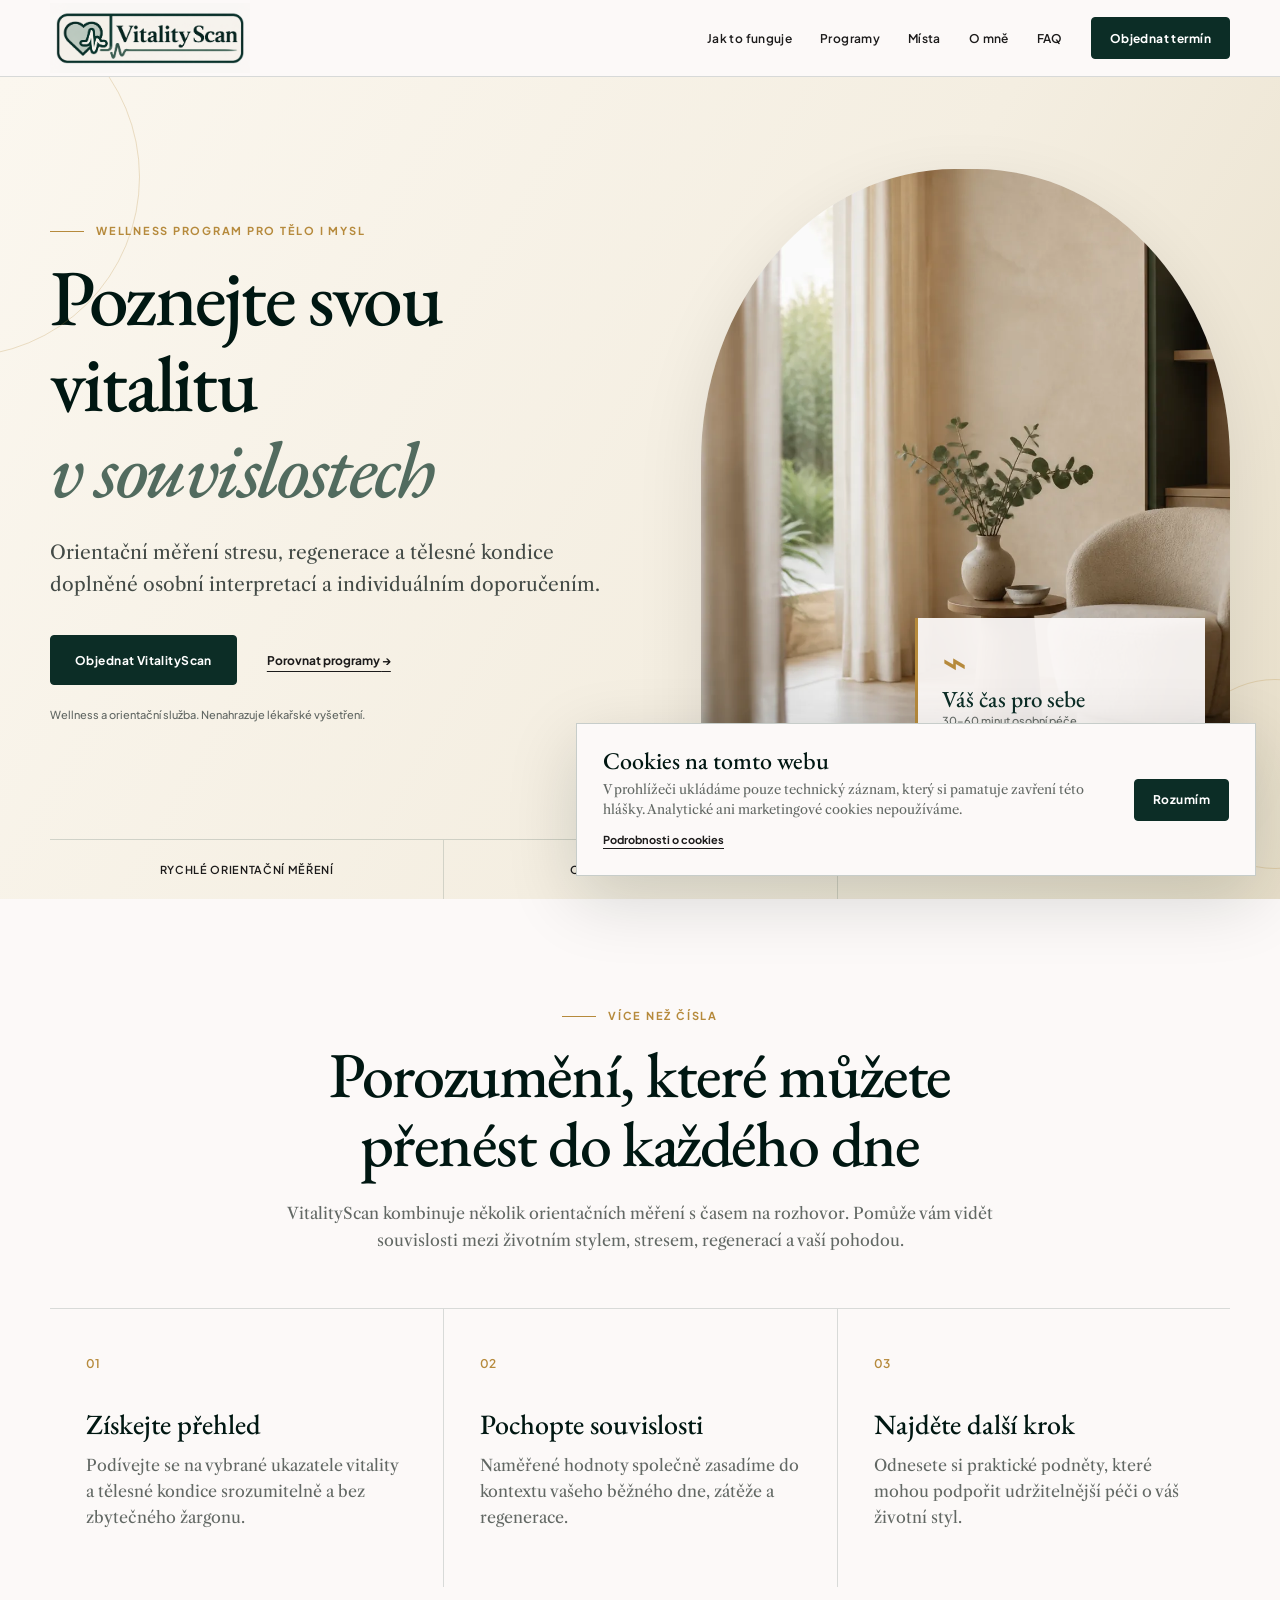
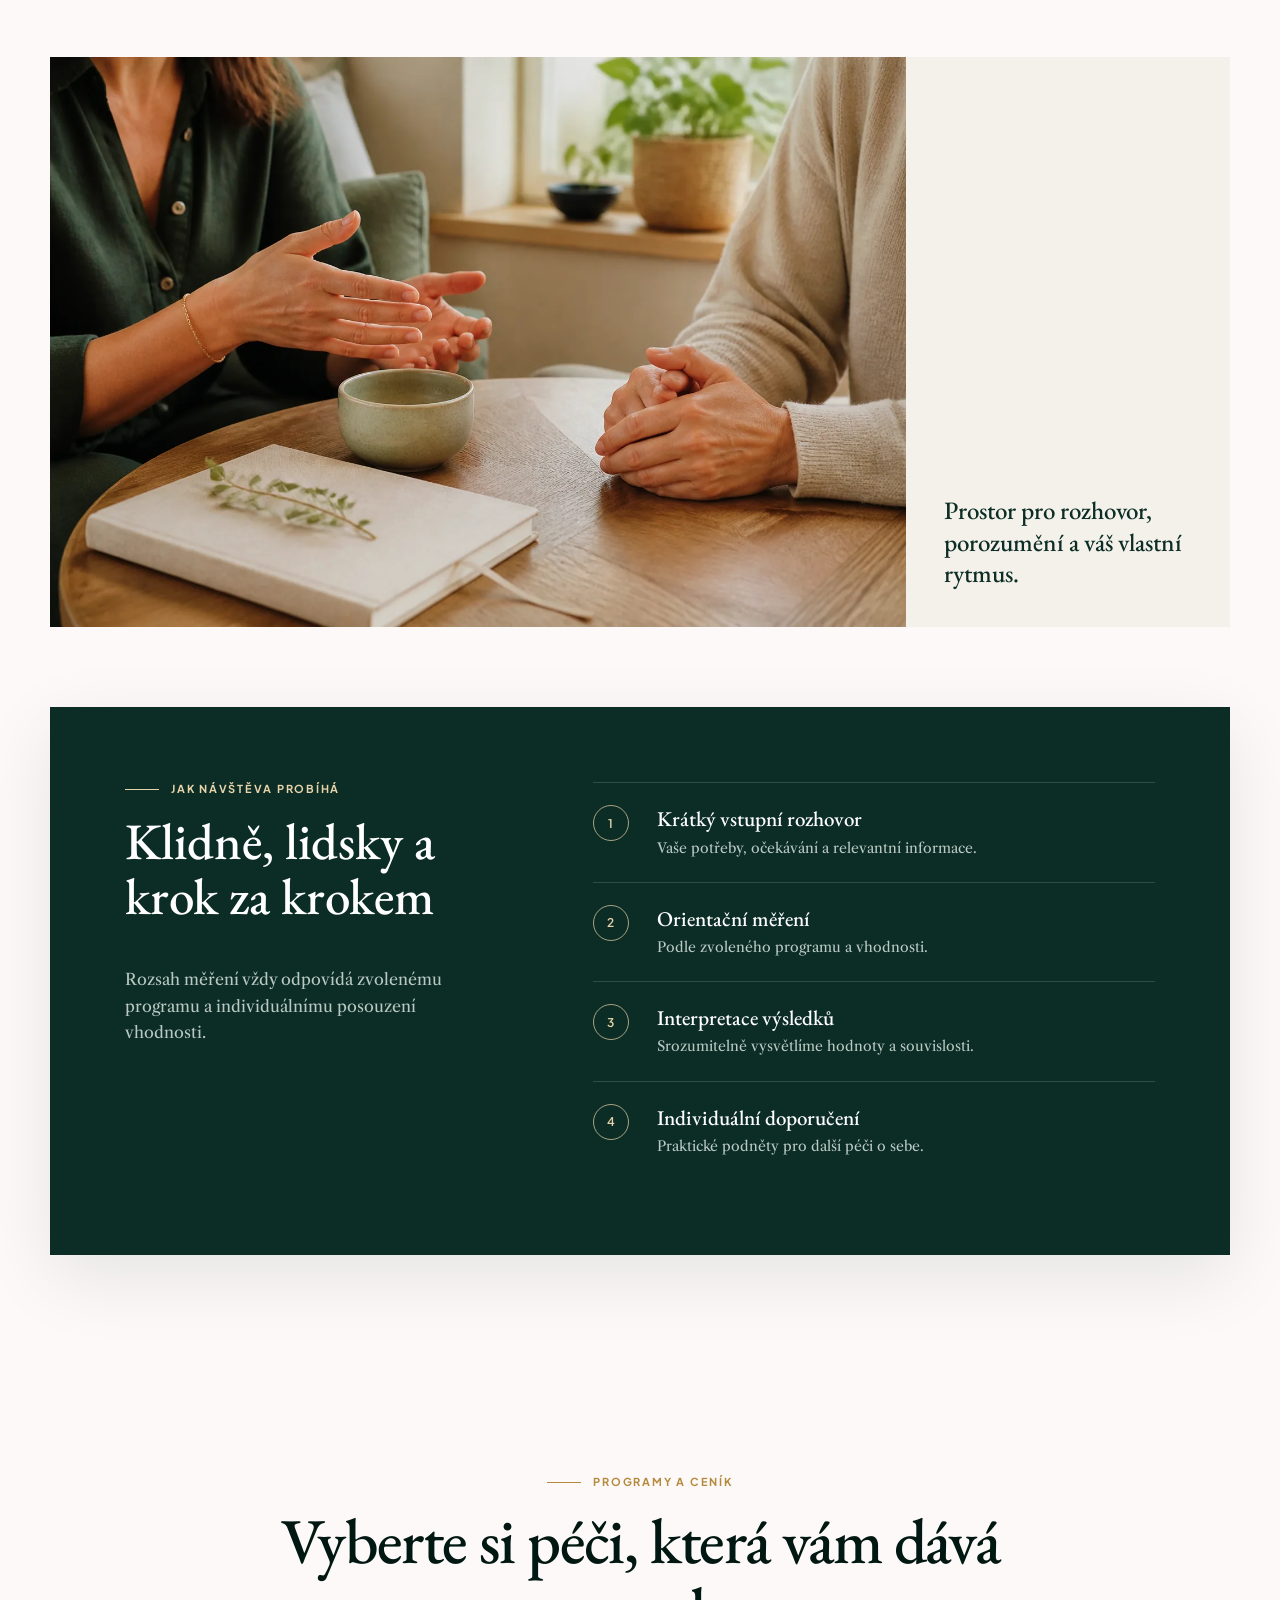
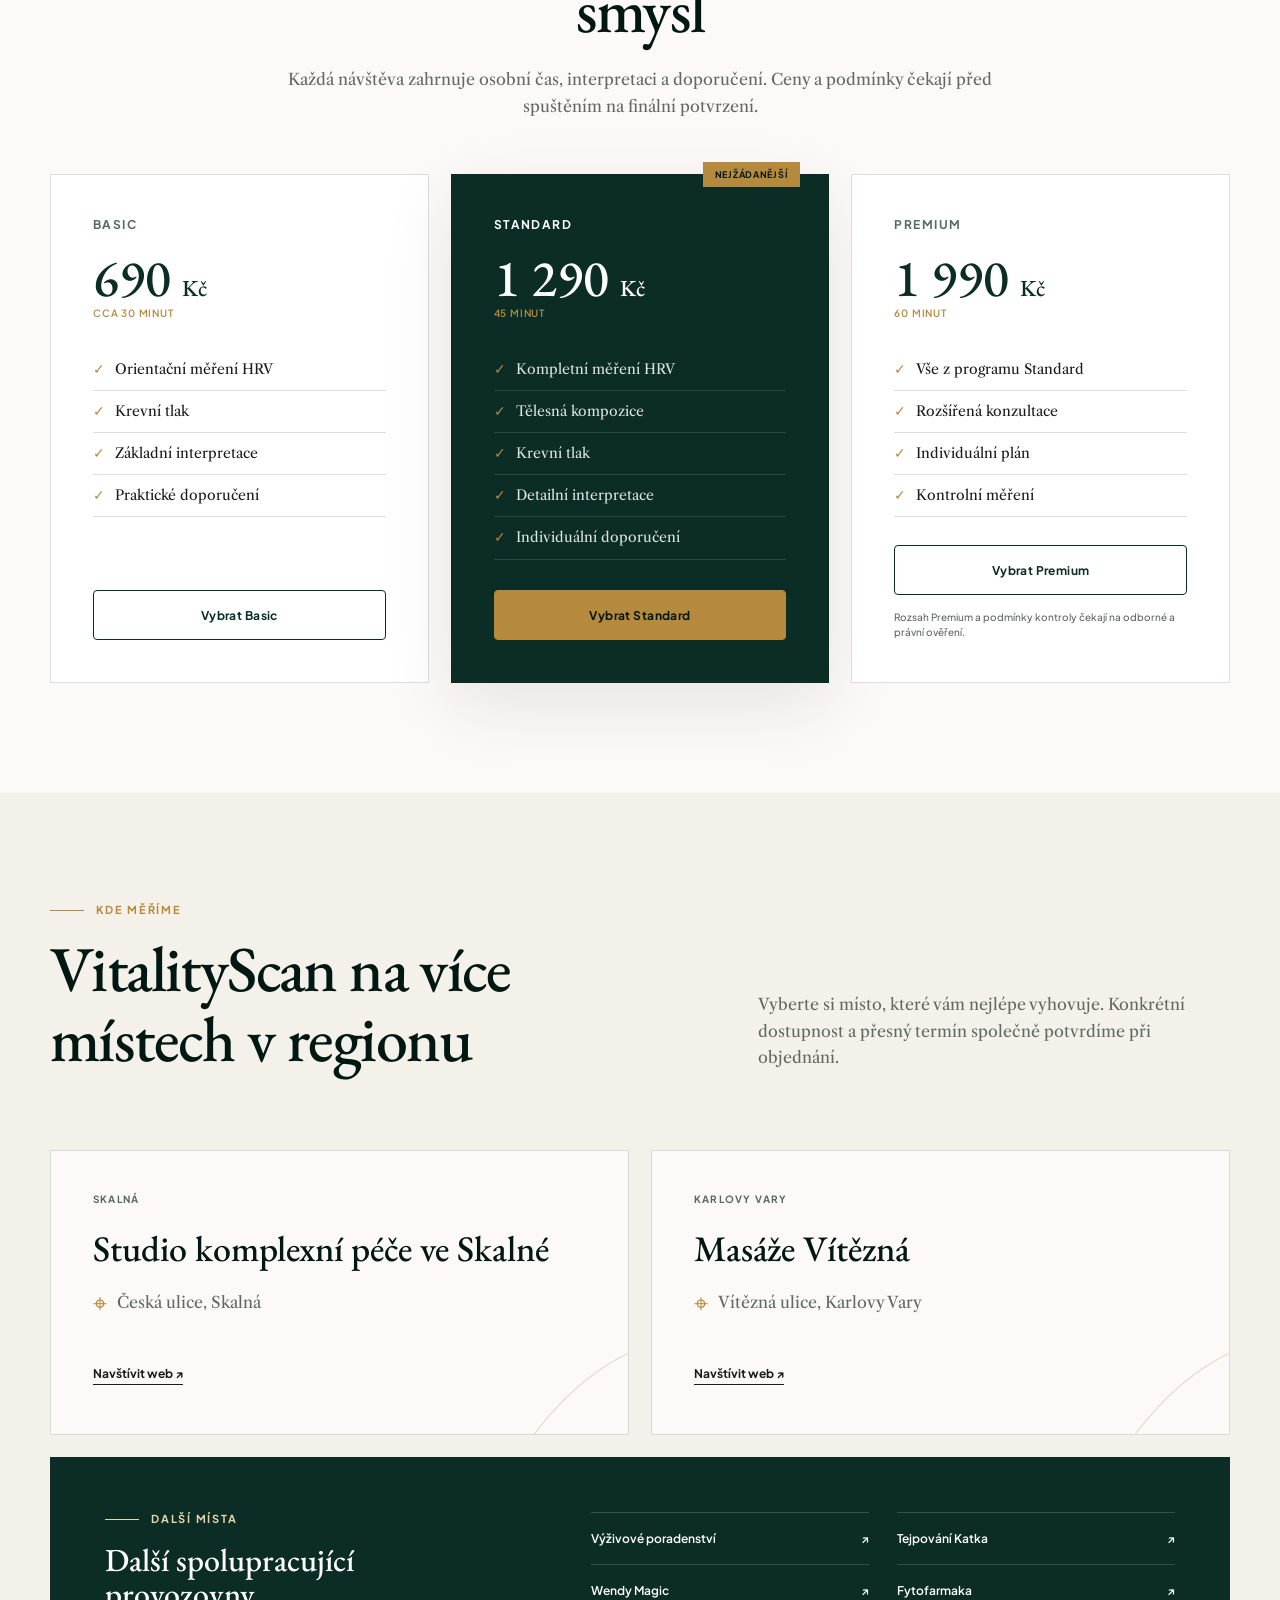
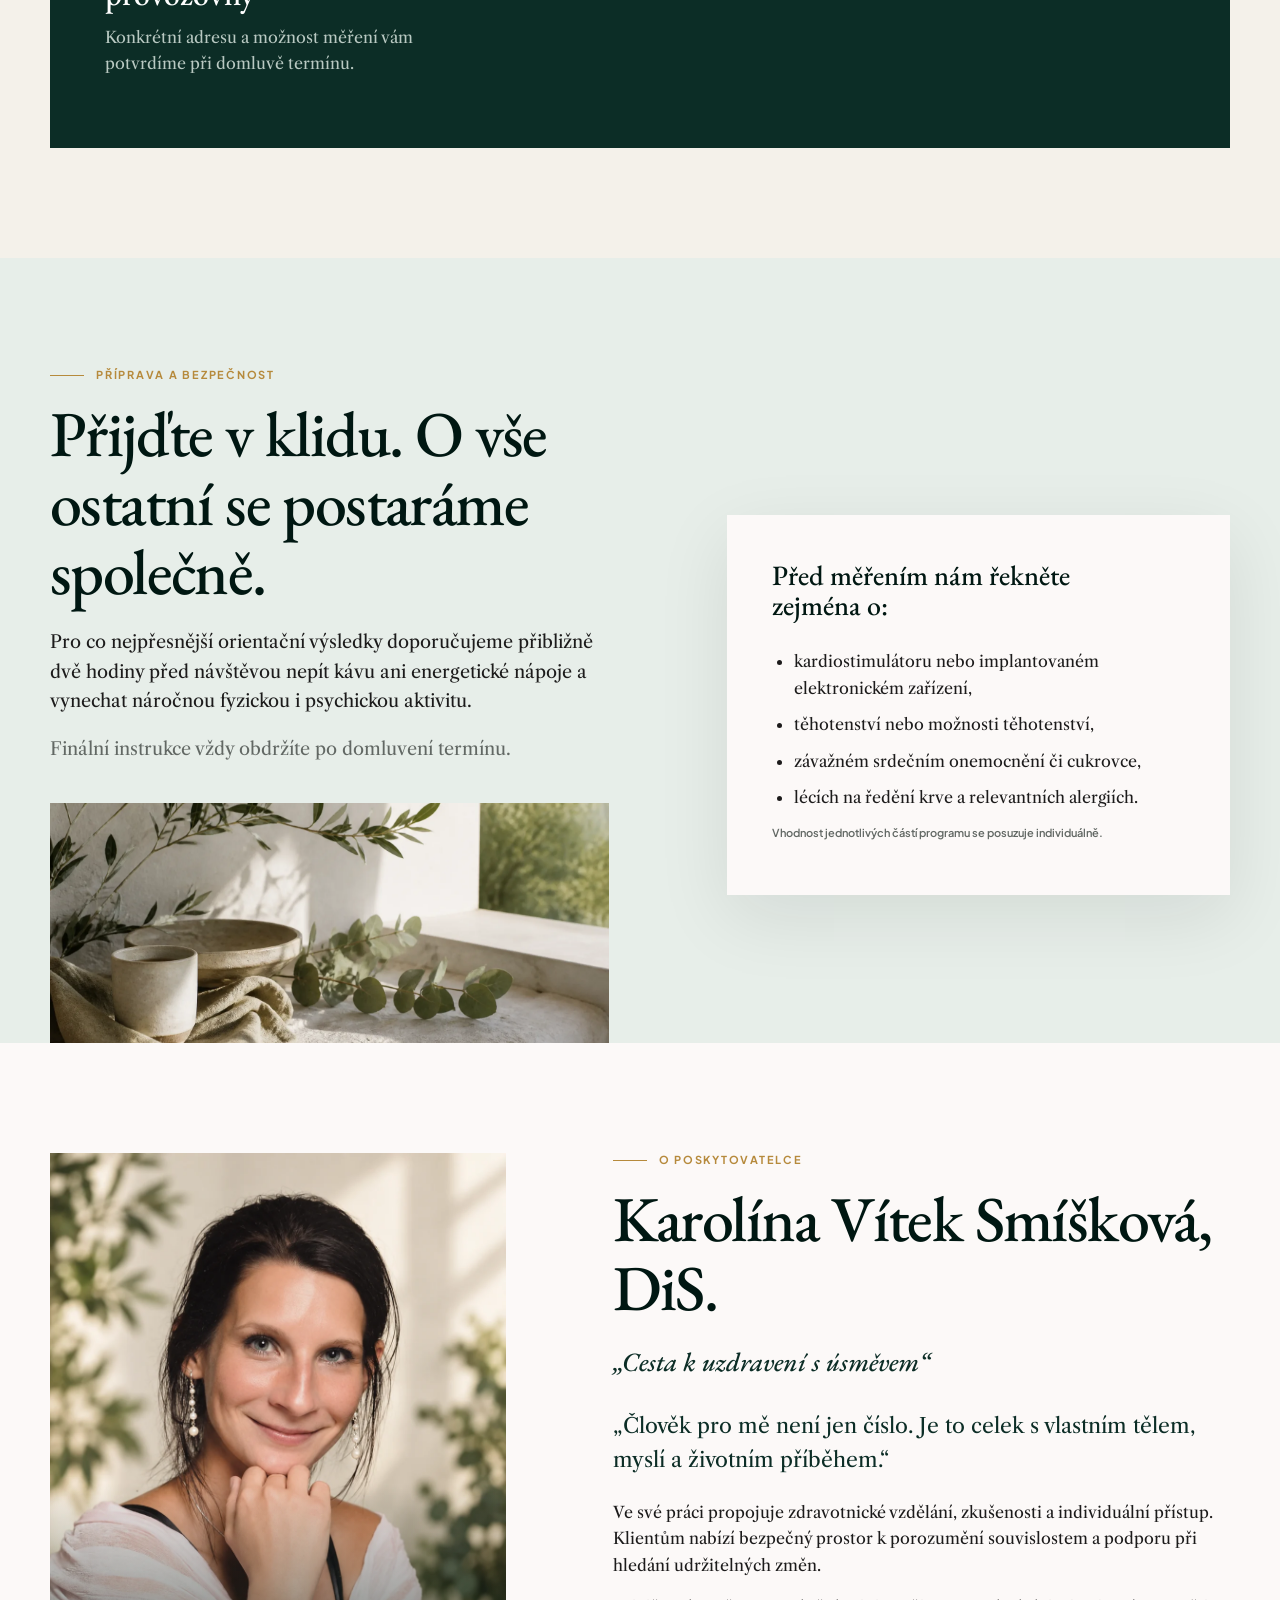
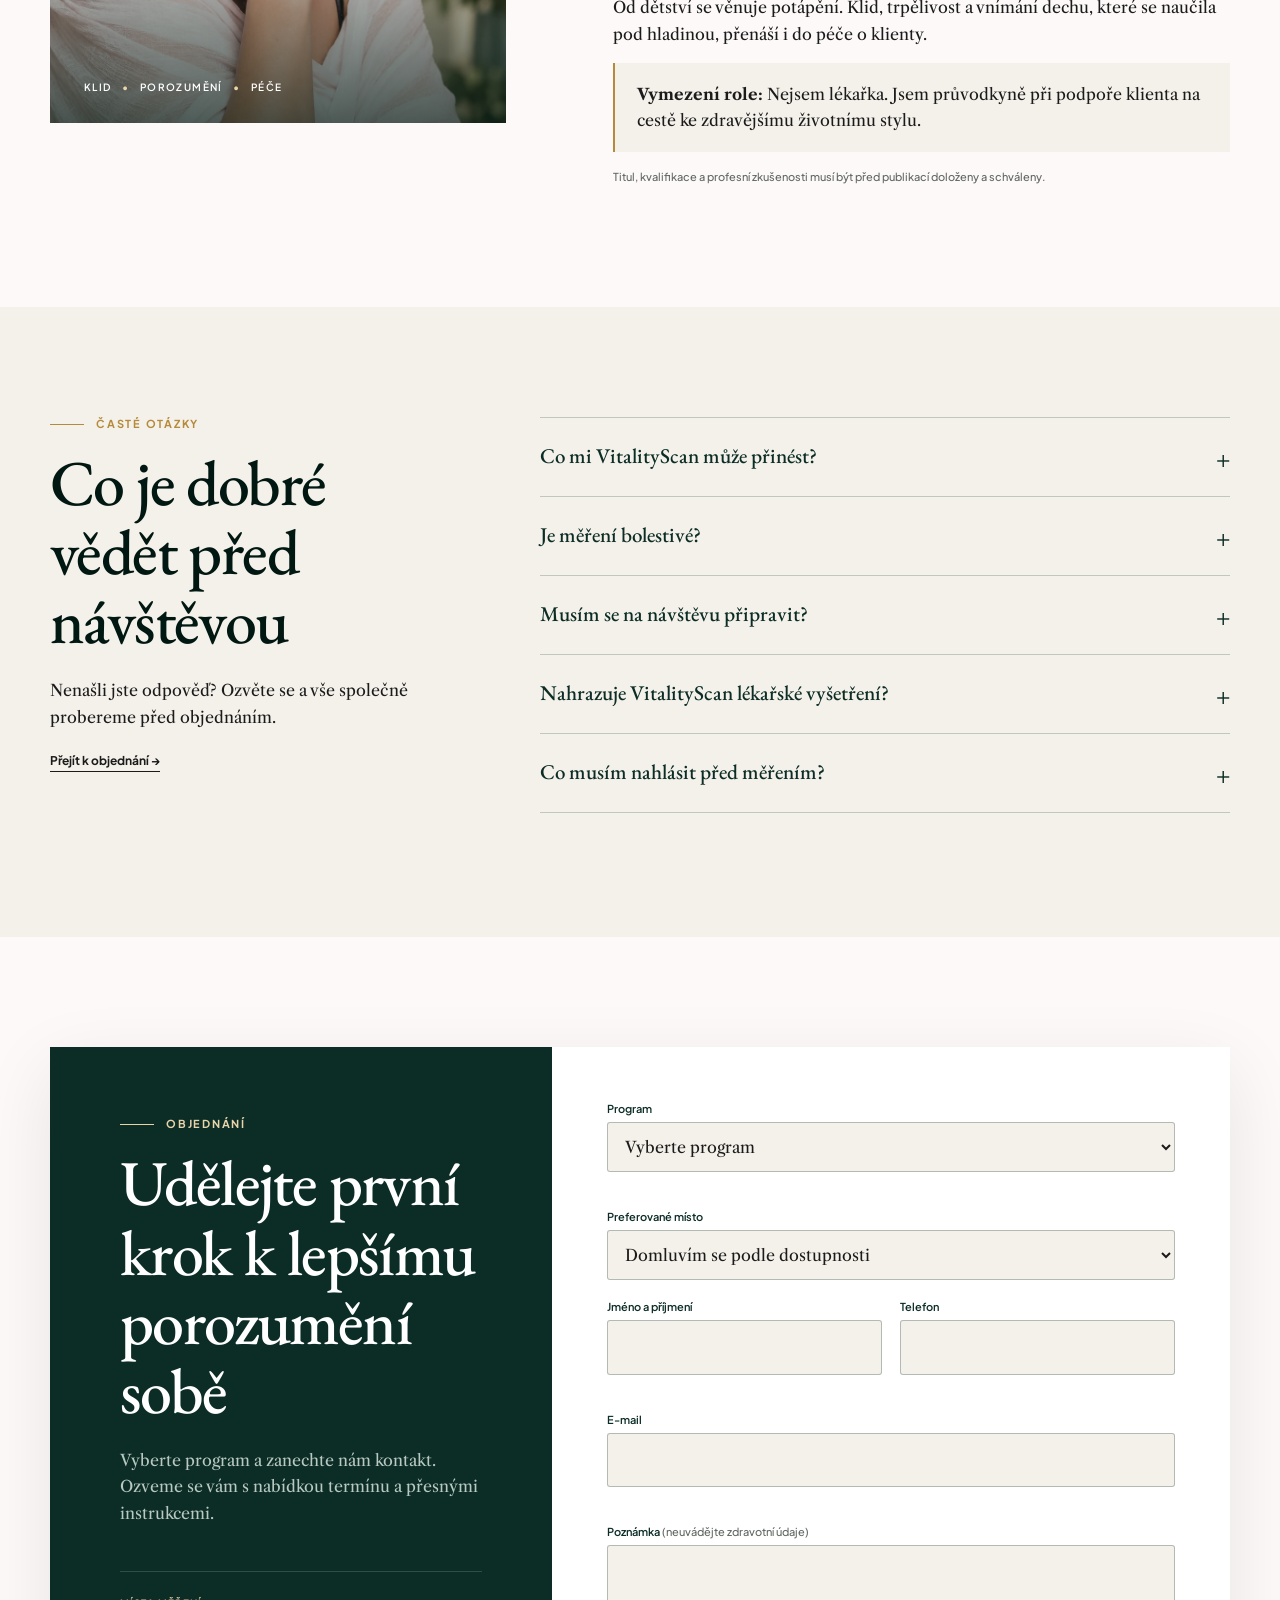
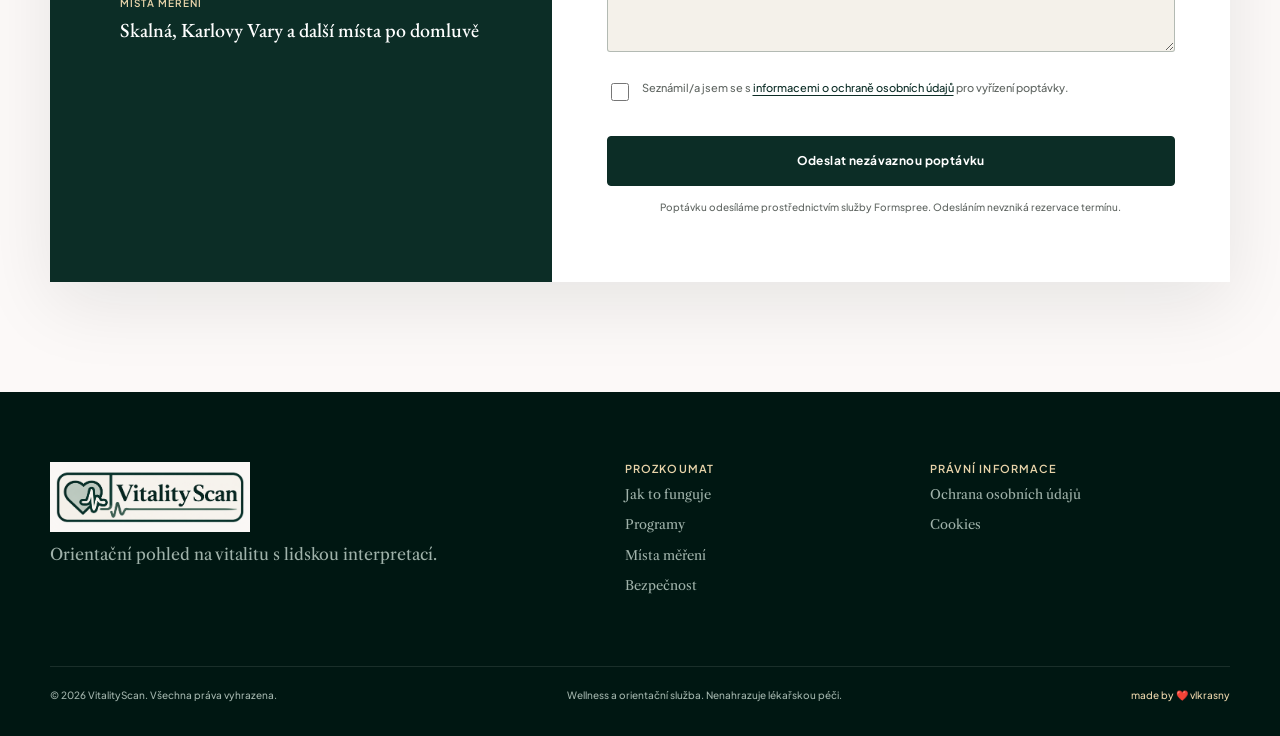
==== index.html @ 038cad89 "Add files via upload" ====
<!doctype html>
<html lang="cs">
<head>
  <link rel="icon" type="image/png" href="/favicon-96x96.png" sizes="96x96" />
  <link rel="icon" type="image/svg+xml" href="/favicon.svg" />
  <link rel="shortcut icon" href="/favicon.ico" />
  <link rel="apple-touch-icon" sizes="180x180" href="/apple-touch-icon.png" />
  <link rel="manifest" href="/site.webmanifest" />
  <meta charset="utf-8">
  <meta name="viewport" content="width=device-width, initial-scale=1">
  <meta name="description" content="VitalityScan nabízí wellness a orientační měření vitality, stresu, regenerace a tělesné kondice s osobní interpretací ve Skalné a Karlových Varech.">
  <meta name="keywords" content="VitalityScan, wellness, orientační měření vitality, HRV, stres, regenerace, tělesná kompozice, krevní tlak, Skalná, Karlovy Vary">
  <meta name="theme-color" content="#0c2d26">
  <link rel="icon" href="data:image/svg+xml,%3Csvg xmlns='http://www.w3.org/2000/svg' viewBox='0 0 64 64'%3E%3Ccircle cx='32' cy='32' r='29' fill='%23fcf9f8' stroke='%23b68a3c' stroke-width='2'/%3E%3Cpath d='M18 19h9l5 25 7-25h8L36 50h-9z' fill='%230c2d26'/%3E%3C/svg%3E">
  <title>VitalityScan — poznejte svou vitalitu v souvislostech</title>
  <link rel="preconnect" href="https://fonts.googleapis.com">
  <link rel="preconnect" href="https://fonts.gstatic.com" crossorigin>
  <link href="https://fonts.googleapis.com/css2?family=EB+Garamond:wght@500;600&family=Libre+Caslon+Text:wght@400;700&family=Plus+Jakarta+Sans:wght@500;600;700&display=swap" rel="stylesheet">
  <link rel="stylesheet" href="styles.css">
  <script src="script.js" defer></script>
  <noscript><style>.reveal{opacity:1;filter:none;transform:none}.main-nav{display:flex;position:static}.menu-toggle{display:none}</style></noscript>
</head>
<body>
  <a class="skip-link" href="#obsah">Přejít na hlavní obsah</a>

  <header class="site-header" data-header>
    <div class="container header-inner">
      <a class="brand" href="#uvod" aria-label="VitalityScan — úvod">
        <img class="brand-logo" src="assets/images/logo-vitalityscan-uvod.png" alt="VitalityScan" width="2123" height="741">
      </a>
      <button class="menu-toggle" type="button" aria-expanded="false" aria-controls="main-nav">
        <span class="sr-only">Otevřít menu</span><span></span><span></span><span></span>
      </button>
      <nav class="main-nav" id="main-nav" aria-label="Hlavní navigace">
        <a href="#jak-to-funguje">Jak to funguje</a>
        <a href="#programy">Programy</a>
        <a href="#mista">Místa</a>
        <a href="#o-mne">O mně</a>
        <a href="#faq">FAQ</a>
        <a class="button button-small" href="#objednani">Objednat termín</a>
      </nav>
    </div>
  </header>

  <main id="obsah">
    <section class="hero" id="uvod">
      <div class="hero-orbit orbit-one" aria-hidden="true"></div>
      <div class="hero-orbit orbit-two" aria-hidden="true"></div>
      <div class="container hero-grid">
        <div class="hero-copy reveal">
          <p class="eyebrow">Wellness program pro tělo i mysl</p>
          <h1>Poznejte svou vitalitu <em>v souvislostech</em></h1>
          <p class="lead">Orientační měření stresu, regenerace a tělesné kondice doplněné osobní interpretací a individuálním doporučením.</p>
          <div class="hero-actions">
            <a class="button" href="#objednani">Objednat VitalityScan</a>
            <a class="text-link" href="#programy">Porovnat programy <span aria-hidden="true">→</span></a>
          </div>
          <p class="microcopy">Wellness a orientační služba. Nenahrazuje lékařské vyšetření.</p>
        </div>
        <figure class="hero-art reveal">
          <img src="assets/images/wellness-interior.webp" width="1456" height="1092" alt="Klidný wellness interiér s přírodními materiály a zelenými rostlinami">
          <div class="pulse-card">
            <span class="pulse-line" aria-hidden="true">⌁</span>
            <strong>Váš čas pro sebe</strong>
            <span>30–60 minut osobní péče</span>
          </div>
        </figure>
      </div>
      <div class="container trust-row" aria-label="Hlavní přínosy">
        <span>Rychlé orientační měření</span><span>Osobní interpretace</span><span>Praktická doporučení</span>
      </div>
    </section>

    <section class="section intro" id="jak-to-funguje">
      <div class="container">
        <div class="section-heading narrow reveal">
          <p class="eyebrow">Více než čísla</p>
          <h2>Porozumění, které můžete přenést do každého dne</h2>
          <p>VitalityScan kombinuje několik orientačních měření s časem na rozhovor. Pomůže vám vidět souvislosti mezi životním stylem, stresem, regenerací a vaší pohodou.</p>
        </div>
        <div class="benefit-grid">
          <article class="benefit reveal"><span>01</span><h3>Získejte přehled</h3><p>Podívejte se na vybrané ukazatele vitality a tělesné kondice srozumitelně a bez zbytečného žargonu.</p></article>
          <article class="benefit reveal"><span>02</span><h3>Pochopte souvislosti</h3><p>Naměřené hodnoty společně zasadíme do kontextu vašeho běžného dne, zátěže a regenerace.</p></article>
          <article class="benefit reveal"><span>03</span><h3>Najděte další krok</h3><p>Odnesete si praktické podněty, které mohou podpořit udržitelnější péči o váš životní styl.</p></article>
        </div>
        <figure class="editorial-image consultation-image reveal">
          <img src="assets/images/wellness-consultation.webp" width="1536" height="1024" loading="lazy" decoding="async" alt="Klidný osobní rozhovor u stolu v příjemném wellness prostředí">
          <figcaption>Prostor pro rozhovor, porozumění a váš vlastní rytmus.</figcaption>
        </figure>
        <div class="process reveal">
          <div class="process-copy"><p class="eyebrow light">Jak návštěva probíhá</p><h2>Klidně, lidsky a krok za krokem</h2><p>Rozsah měření vždy odpovídá zvolenému programu a individuálnímu posouzení vhodnosti.</p></div>
          <ol class="steps">
            <li><span>1</span><div><strong>Krátký vstupní rozhovor</strong><p>Vaše potřeby, očekávání a relevantní informace.</p></div></li>
            <li><span>2</span><div><strong>Orientační měření</strong><p>Podle zvoleného programu a vhodnosti.</p></div></li>
            <li><span>3</span><div><strong>Interpretace výsledků</strong><p>Srozumitelně vysvětlíme hodnoty a souvislosti.</p></div></li>
            <li><span>4</span><div><strong>Individuální doporučení</strong><p>Praktické podněty pro další péči o sebe.</p></div></li>
          </ol>
        </div>
      </div>
    </section>

    <section class="section pricing" id="programy">
      <div class="container">
        <div class="section-heading narrow reveal"><p class="eyebrow">Programy a ceník</p><h2>Vyberte si péči, která vám dává smysl</h2><p>Každá návštěva zahrnuje osobní čas, interpretaci a doporučení. Ceny a podmínky čekají před spuštěním na finální potvrzení.</p></div>
        <div class="price-grid">
          <article class="price-card reveal"><p class="plan">Basic</p><p class="price">690 <small>Kč</small></p><p class="duration">cca 30 minut</p><ul><li>Orientační měření HRV</li><li>Krevní tlak</li><li>Základní interpretace</li><li>Praktické doporučení</li></ul><a class="button button-outline select-plan" href="#objednani" data-plan="BASIC">Vybrat Basic</a></article>
          <article class="price-card popular reveal"><p class="badge">Nejžádanější</p><p class="plan">Standard</p><p class="price">1 290 <small>Kč</small></p><p class="duration">45 minut</p><ul><li>Kompletní měření HRV</li><li>Tělesná kompozice</li><li>Krevní tlak</li><li>Detailní interpretace</li><li>Individuální doporučení</li></ul><a class="button select-plan" href="#objednani" data-plan="STANDARD">Vybrat Standard</a></article>
          <article class="price-card reveal"><p class="plan">Premium</p><p class="price">1 990 <small>Kč</small></p><p class="duration">60 minut</p><ul><li>Vše z programu Standard</li><li>Rozšířená konzultace</li><li>Individuální plán</li><li>Kontrolní měření</li></ul><a class="button button-outline select-plan" href="#objednani" data-plan="PREMIUM">Vybrat Premium</a><p class="fine-print">Rozsah Premium a podmínky kontroly čekají na odborné a právní ověření.</p></article>
        </div>
      </div>
    </section>

    <section class="section locations" id="mista">
      <div class="container">
        <div class="section-heading split reveal">
          <div><p class="eyebrow">Kde měříme</p><h2>VitalityScan na více místech v regionu</h2></div>
          <p>Vyberte si místo, které vám nejlépe vyhovuje. Konkrétní dostupnost a přesný termín společně potvrdíme při objednání.</p>
        </div>
        <div class="location-grid">
          <article class="location-card reveal"><p class="card-label">Skalná</p><h3>Studio komplexní péče ve Skalné</h3><p class="location-address"><span aria-hidden="true">⌖</span> Česká ulice, Skalná</p><a class="text-link" href="https://www.massage-skalna.eu/" target="_blank" rel="noopener noreferrer">Navštívit web <span aria-hidden="true">↗</span></a></article>
          <article class="location-card reveal"><p class="card-label">Karlovy Vary</p><h3>Masáže Vítězná</h3><p class="location-address"><span aria-hidden="true">⌖</span> Vítězná ulice, Karlovy Vary</p><a class="text-link" href="https://masazevitezna.cz/?ved=2ahUKEwjn5IOq4pCWAxXdhP0HHShbLwgQgU96BAgNEA8" target="_blank" rel="noopener noreferrer">Navštívit web <span aria-hidden="true">↗</span></a></article>
        </div>
        <div class="partner-locations reveal">
          <div><p class="eyebrow light">Další místa</p><h3>Další spolupracující provozovny</h3><p>Konkrétní adresu a možnost měření vám potvrdíme při domluvě termínu.</p></div>
          <div class="partner-links" aria-label="Další spolupracující místa">
            <a href="https://vyzivove-poradenstvi-2cd5b9.webnode.cz/" target="_blank" rel="noopener noreferrer"><span>Výživové poradenství</span><span aria-hidden="true">↗</span></a>
            <a href="https://tejpovani-katka.webnode.cz/" target="_blank" rel="noopener noreferrer"><span>Tejpování Katka</span><span aria-hidden="true">↗</span></a>
            <a href="https://www.wendymagic.cz/" target="_blank" rel="noopener noreferrer"><span>Wendy Magic</span><span aria-hidden="true">↗</span></a>
            <a href="https://fytofarmaka.eu/" target="_blank" rel="noopener noreferrer"><span>Fytofarmaka</span><span aria-hidden="true">↗</span></a>
          </div>
        </div>
      </div>
    </section>

    <section class="section safety" id="bezpecnost">
      <div class="container safety-grid">
        <div class="reveal"><p class="eyebrow">Příprava a bezpečnost</p><h2>Přijďte v klidu. O vše ostatní se postaráme společně.</h2><p>Pro co nejpřesnější orientační výsledky doporučujeme přibližně dvě hodiny před návštěvou nepít kávu ani energetické nápoje a vynechat náročnou fyzickou i psychickou aktivitu.</p><p class="muted">Finální instrukce vždy obdržíte po domluvení termínu.</p><figure class="editorial-image botanical-image"><img src="assets/images/botanical-pause.webp" width="1536" height="1024" loading="lazy" decoding="async" alt="Keramický šálek, přírodní len a zelené větvičky v měkkém denním světle"></figure></div>
        <div class="safety-card reveal"><h3>Před měřením nám řekněte zejména&nbsp;o:</h3><ul><li>kardiostimulátoru nebo implantovaném elektronickém zařízení,</li><li>těhotenství nebo možnosti těhotenství,</li><li>závažném srdečním onemocnění či cukrovce,</li><li>lécích na ředění krve a relevantních alergiích.</li></ul><p>Vhodnost jednotlivých částí programu se posuzuje individuálně.</p></div>
      </div>
    </section>

    <section class="section about" id="o-mne">
      <div class="container about-grid">
        <figure class="portrait-art provider-portrait reveal">
          <img src="assets/images/karolina-vitek-smiskova-portret.webp" width="960" height="1200" loading="lazy" decoding="async" alt="Portrét Karolíny Vítek Smíškové, DiS.">
          <figcaption>Klid <span aria-hidden="true">•</span> porozumění <span aria-hidden="true">•</span> péče</figcaption>
        </figure>
        <div class="about-copy reveal"><p class="eyebrow">O poskytovatelce</p><h2>Karolína Vítek Smíšková, DiS.</h2><p class="personal-motto"><span class="sr-only">Osobní motto: </span>„Cesta k uzdravení s úsměvem“</p><p class="large-copy">„Člověk pro mě není jen číslo. Je to celek s vlastním tělem, myslí a životním příběhem.“</p><p>Ve své práci propojuje zdravotnické vzdělání, zkušenosti a individuální přístup. Klientům nabízí bezpečný prostor k porozumění souvislostem a podporu při hledání udržitelných změn.</p><p>Od dětství se věnuje potápění. Klid, trpělivost a vnímání dechu, které se naučila pod hladinou, přenáší i do péče o klienty.</p><p class="role-note"><strong>Vymezení role:</strong> Nejsem lékařka. Jsem průvodkyně při podpoře klienta na cestě ke zdravějšímu životnímu stylu.</p><p class="verification-note">Titul, kvalifikace a profesní zkušenosti musí být před publikací doloženy a schváleny.</p></div>
      </div>
    </section>

    <section class="section faq" id="faq">
      <div class="container faq-grid">
        <div class="section-heading reveal"><p class="eyebrow">Časté otázky</p><h2>Co je dobré vědět před návštěvou</h2><p>Nenašli jste odpověď? Ozvěte se a vše společně probereme před objednáním.</p><a class="text-link" href="#objednani">Přejít k objednání →</a></div>
        <div class="accordion reveal">
          <div class="faq-item"><h3><button type="button" aria-expanded="false" aria-controls="faq-1">Co mi VitalityScan může přinést?<span>+</span></button></h3><div id="faq-1" class="faq-panel" hidden><p>Orientační přehled o vybraných ukazatelích, osobní vysvětlení souvislostí a praktické podněty pro péči o životní styl.</p></div></div>
          <div class="faq-item"><h3><button type="button" aria-expanded="false" aria-controls="faq-2">Je měření bolestivé?<span>+</span></button></h3><div id="faq-2" class="faq-panel" hidden><p>Běžné části měření jsou rychlé a obecně bezbolestné. Přesný rozsah vždy závisí na zvoleném programu a posouzení vhodnosti.</p></div></div>
          <div class="faq-item"><h3><button type="button" aria-expanded="false" aria-controls="faq-3">Musím se na návštěvu připravit?<span>+</span></button></h3><div id="faq-3" class="faq-panel" hidden><p>Přibližně dvě hodiny před termínem doporučujeme nepít kávu ani energetické nápoje a vynechat náročnou fyzickou i psychickou aktivitu.</p></div></div>
          <div class="faq-item"><h3><button type="button" aria-expanded="false" aria-controls="faq-4">Nahrazuje VitalityScan lékařské vyšetření?<span>+</span></button></h3><div id="faq-4" class="faq-panel" hidden><p>Ne. Jde o wellness a orientační službu, která nenahrazuje lékařské vyšetření, diagnózu ani léčbu.</p></div></div>
          <div class="faq-item"><h3><button type="button" aria-expanded="false" aria-controls="faq-5">Co musím nahlásit před měřením?<span>+</span></button></h3><div id="faq-5" class="faq-panel" hidden><p>Zejména implantované elektronické zařízení, těhotenství, závažné srdeční onemocnění, cukrovku, léky na ředění krve a relevantní alergie.</p></div></div>
        </div>
      </div>
    </section>

    <section class="section booking" id="objednani">
      <div class="container booking-shell">
        <div class="booking-copy reveal"><p class="eyebrow light">Objednání</p><h2>Udělejte první krok k lepšímu porozumění sobě</h2><p>Vyberte program a zanechte nám kontakt. Ozveme se vám s nabídkou termínu a přesnými instrukcemi.</p><div class="contact-placeholder"><span>Místa měření</span><strong>Skalná, Karlovy Vary a další místa po domluvě</strong></div></div>
        <form class="booking-form reveal" id="booking-form" action="https://formspree.io/f/xvkowoyw" method="post">
          <div class="field"><label for="program">Program</label><select id="program" name="program" required><option value="">Vyberte program</option><option value="BASIC">BASIC — 690 Kč</option><option value="STANDARD">STANDARD — 1 290 Kč</option><option value="PREMIUM">PREMIUM — 1 990 Kč</option></select><span class="field-error" id="program-error"></span></div>
          <div class="field"><label for="location">Preferované místo</label><select id="location" name="location"><option value="">Domluvím se podle dostupnosti</option><option value="Skalná — Česká ulice">Skalná — Česká ulice</option><option value="Karlovy Vary — Vítězná ulice">Karlovy Vary — Vítězná ulice</option><option value="Jiné spolupracující místo">Jiné spolupracující místo</option></select></div>
          <div class="field-row"><div class="field"><label for="name">Jméno a příjmení</label><input id="name" name="name" type="text" autocomplete="name" required><span class="field-error" id="name-error"></span></div><div class="field"><label for="phone">Telefon</label><input id="phone" name="phone" type="tel" autocomplete="tel" required><span class="field-error" id="phone-error"></span></div></div>
          <div class="field"><label for="email">E-mail</label><input id="email" name="email" type="email" autocomplete="email" required><span class="field-error" id="email-error"></span></div>
          <div class="field"><label for="note">Poznámka <span>(neuvádějte zdravotní údaje)</span></label><textarea id="note" name="note" rows="3"></textarea></div>
          <label class="check"><input type="checkbox" id="privacy" name="privacy" value="Seznámení s informacemi potvrzeno" required><span>Seznámil/a jsem se s <a href="ochrana-osobnich-udaju.html" target="_blank">informacemi o ochraně osobních údajů</a> pro vyřízení poptávky.</span></label><span class="field-error" id="privacy-error"></span>
          <button class="button" type="submit">Odeslat nezávaznou poptávku</button>
          <p class="form-note">Poptávku odesíláme prostřednictvím služby Formspree. Odesláním nevzniká rezervace termínu.</p>
          <div class="form-status" id="form-status" role="status" aria-live="polite"></div>
        </form>
      </div>
    </section>
  </main>

  <footer class="site-footer">
    <div class="container footer-grid"><div><a class="brand footer-brand" href="#uvod"><img class="brand-logo" src="assets/images/logo-vitalityscan-uvod.png" alt="VitalityScan" width="2123" height="741"></a><p>Orientační pohled na vitalitu s lidskou interpretací.</p></div><div><h2>Prozkoumat</h2><a href="#jak-to-funguje">Jak to funguje</a><a href="#programy">Programy</a><a href="#mista">Místa měření</a><a href="#bezpecnost">Bezpečnost</a></div><div><h2>Právní informace</h2><a href="ochrana-osobnich-udaju.html">Ochrana osobních údajů</a><a href="cookies.html">Cookies</a></div></div>
    <div class="container footer-bottom"><p>© <span id="year"></span> VitalityScan. Všechna práva vyhrazena.</p><p>Wellness a orientační služba. Nenahrazuje lékařskou péči.</p><p><a class="footer-credit" href="https://vlkrasny.cz" target="_blank" rel="noopener noreferrer">made by <span aria-hidden="true">❤️</span><span class="sr-only">s láskou</span> vlkrasny</a></p></div>
  </footer>
  <aside class="cookie-notice" id="cookie-notice" aria-labelledby="cookie-title" hidden>
    <div>
      <h2 id="cookie-title">Cookies na tomto webu</h2>
      <p>V prohlížeči ukládáme pouze technický záznam, který si pamatuje zavření této hlášky. Analytické ani marketingové cookies nepoužíváme.</p>
      <a href="cookies.html">Podrobnosti o cookies</a>
    </div>
    <button class="button button-small" type="button" id="cookie-acknowledge">Rozumím</button>
  </aside>
</body>
</html>
---- styles.css ----
:root{--forest:#0c2d26;--forest-deep:#001712;--sage:#526b5f;--cream:#f4f1ea;--paper:#fcf9f8;--gold:#b68a3c;--gold-light:#e8d4aa;--ink:#1c1b1b;--muted:#626864;--line:rgba(12,45,38,.15);--serif:"EB Garamond",Georgia,serif;--body:"Libre Caslon Text",Georgia,serif;--ui:"Plus Jakarta Sans",Arial,sans-serif;--container:1180px;--shadow:0 22px 70px rgba(0,23,18,.09)}
*{box-sizing:border-box}html{scroll-behavior:smooth;scroll-padding-top:84px}body{margin:0;background:var(--paper);color:var(--ink);font-family:var(--body);font-size:16px;line-height:1.65;overflow-x:hidden}body.menu-open{overflow:hidden}img{display:block;max-width:100%}a{color:inherit}button,input,select,textarea{font:inherit}.container{width:min(calc(100% - 40px),var(--container));margin-inline:auto}.sr-only{position:absolute;width:1px;height:1px;padding:0;margin:-1px;overflow:hidden;clip:rect(0,0,0,0);white-space:nowrap;border:0}.skip-link{position:fixed;z-index:1000;top:8px;left:8px;padding:12px 16px;background:#fff;color:var(--forest);transform:translateY(-150%)}.skip-link:focus{transform:none}.site-header{position:sticky;top:0;z-index:100;background:rgba(252,249,248,.91);border-bottom:1px solid var(--line);backdrop-filter:blur(14px)}.header-inner{min-height:76px;display:flex;align-items:center;justify-content:space-between}.brand{display:inline-flex;align-items:center;gap:10px;text-decoration:none;font:600 27px/1 var(--serif);color:var(--forest-deep)}.brand>span:last-child>span{color:var(--gold)}.brand-mark{display:grid;place-items:center;width:36px;height:36px;border:1px solid var(--gold);border-radius:50%;font:600 21px var(--serif)}.main-nav{display:flex;align-items:center;gap:28px}.main-nav>a:not(.button){font:600 12px var(--ui);letter-spacing:.03em;text-decoration:none}.main-nav>a:not(.button):hover{color:var(--gold)}.button{display:inline-flex;justify-content:center;align-items:center;min-height:50px;padding:0 24px;border:1px solid var(--forest);border-radius:4px;background:var(--forest);color:#fff;font:700 12px var(--ui);letter-spacing:.035em;text-decoration:none;cursor:pointer;transition:.25s ease}.button:hover{background:var(--forest-deep);transform:translateY(-2px)}.button-small{min-height:42px;padding-inline:18px}.button-outline{background:transparent;color:var(--forest)}.button-outline:hover{color:#fff}.menu-toggle{display:none;background:none;border:0;padding:10px}.menu-toggle span:not(.sr-only){display:block;width:25px;height:1.5px;background:var(--forest);margin:6px}.hero{position:relative;padding:92px 0 0;background:linear-gradient(120deg,#fbf7ef 0%,#f4eee1 58%,#e8dfca 100%);overflow:hidden}.hero-grid{display:grid;grid-template-columns:1.03fr .97fr;gap:7vw;align-items:center;min-height:610px}.eyebrow{margin:0 0 18px;color:var(--gold);font:700 11px var(--ui);letter-spacing:.16em;text-transform:uppercase}.eyebrow:before{content:"";display:inline-block;width:34px;height:1px;background:currentColor;margin:0 12px 3px 0}.eyebrow.light{color:var(--gold-light)}h1,h2,h3,p{margin-top:0}h1,h2,h3{color:var(--forest-deep);font-family:var(--serif);font-weight:500;line-height:1.08}h1{max-width:750px;margin-bottom:25px;font-size:clamp(3.2rem,6.2vw,5.5rem);letter-spacing:-.035em}h1 em{display:block;color:var(--sage);font-weight:500}.lead{max-width:630px;font-size:19px;color:#444b47}.hero-actions{display:flex;align-items:center;gap:30px;margin-top:35px}.text-link{font:700 12px var(--ui);text-underline-offset:6px}.microcopy{margin:22px 0 0;font:500 11px/1.5 var(--ui);color:var(--muted)}.hero-art{position:relative;align-self:stretch;min-height:610px;background:radial-gradient(circle at 55% 40%,#efe2c9 0 21%,transparent 22%),linear-gradient(145deg,#173f35,#071e19);border-radius:48% 48% 0 0;box-shadow:var(--shadow);overflow:hidden}.sun{position:absolute;width:320px;height:320px;top:15%;left:22%;border:1px solid rgba(232,212,170,.55);border-radius:50%;box-shadow:0 0 0 35px rgba(232,212,170,.05),0 0 0 70px rgba(232,212,170,.035)}.leaf{position:absolute;width:120px;height:240px;border:1px solid rgba(232,212,170,.65);border-radius:100% 0 100% 0;transform-origin:bottom}.leaf-a{bottom:-10px;left:22%;transform:rotate(-18deg)}.leaf-b{bottom:-30px;left:45%;transform:rotate(18deg) scale(.8)}.leaf-c{bottom:-40px;right:8%;transform:rotate(44deg) scale(1.1)}.pulse-card{position:absolute;right:25px;bottom:28px;width:min(290px,75%);padding:24px;background:rgba(252,249,248,.94);border-left:3px solid var(--gold);box-shadow:var(--shadow)}.pulse-card span,.pulse-card strong{display:block}.pulse-card strong{font:500 23px var(--serif);color:var(--forest)}.pulse-card span:last-child{font:500 11px var(--ui);color:var(--muted)}.pulse-line{font:42px/1 var(--serif);color:var(--gold)}.hero-orbit{position:absolute;border:1px solid rgba(182,138,60,.25);border-radius:50%;pointer-events:none}.orbit-one{width:360px;height:360px;left:-220px;top:-80px}.orbit-two{width:190px;height:190px;right:-90px;bottom:30px}.trust-row{display:grid;grid-template-columns:repeat(3,1fr);border-top:1px solid rgba(12,45,38,.16);margin-top:60px}.trust-row span{padding:23px;text-align:center;font:600 11px var(--ui);letter-spacing:.06em;text-transform:uppercase}.trust-row span+span{border-left:1px solid var(--line)}.section{padding:110px 0}.section-heading{margin-bottom:55px}.section-heading.narrow{max-width:750px;margin-inline:auto;text-align:center}.section-heading h2,.about h2,.booking h2,.safety h2{font-size:clamp(2.5rem,5vw,4.2rem);margin-bottom:22px;letter-spacing:-.025em}.section-heading>p:last-child{color:var(--muted)}.section-heading.split{display:grid;grid-template-columns:1fr .8fr;gap:10%;align-items:end}.section-heading.split>p{padding-bottom:8px}.benefit-grid{display:grid;grid-template-columns:repeat(3,1fr);border-top:1px solid var(--line)}.benefit{padding:40px 36px}.benefit+.benefit{border-left:1px solid var(--line)}.benefit>span{font:600 12px var(--ui);color:var(--gold)}.benefit h3{font-size:28px;margin:34px 0 12px}.benefit p{color:var(--muted)}.process{display:grid;grid-template-columns:.8fr 1.2fr;gap:9%;margin-top:80px;padding:75px;background:var(--forest);color:#dfe9e4;box-shadow:var(--shadow)}.process h2{font-size:clamp(2.4rem,4vw,3.5rem);color:#fff}.process-copy>p:last-child{color:#b9c9c2}.steps{list-style:none;padding:0;margin:0}.steps li{display:grid;grid-template-columns:44px 1fr;gap:20px;padding:22px 0;border-top:1px solid rgba(255,255,255,.15)}.steps li>span{display:grid;place-items:center;width:36px;height:36px;border:1px solid rgba(232,212,170,.7);border-radius:50%;color:var(--gold-light);font:600 12px var(--ui)}.steps strong{color:#fff;font:500 21px var(--serif)}.steps p{margin:3px 0 0;color:#b9c9c2;font-size:14px}.technology{background:var(--cream)}.tech-grid{display:grid;grid-template-columns:repeat(3,1fr);gap:20px}.tech-card{min-height:360px;padding:42px;background:var(--paper);border:1px solid var(--line)}.tech-card.featured{background:var(--forest);color:#d6e1dc;transform:translateY(-18px)}.tech-card.featured h3,.tech-card.featured .card-label{color:#fff}.tech-icon{display:grid;place-items:center;width:58px;height:58px;margin-bottom:65px;border:1px solid var(--gold);border-radius:50%;color:var(--gold);font:27px var(--serif)}.card-label{margin-bottom:6px;color:var(--sage);font:700 10px var(--ui);letter-spacing:.12em;text-transform:uppercase}.tech-card h3{font-size:34px;margin-bottom:14px}.tech-card p:last-child{color:inherit;opacity:.76}.verification-note{font:500 11px/1.65 var(--ui);color:var(--muted)}.technology>.container>.verification-note{text-align:center;margin:25px auto 0}.pricing{background:var(--paper)}.price-grid{display:grid;grid-template-columns:repeat(3,1fr);gap:22px;align-items:stretch}.price-card{position:relative;display:flex;flex-direction:column;padding:42px;background:#fff;border:1px solid var(--line)}.price-card.popular{background:var(--forest);color:#dbe5e0;box-shadow:var(--shadow);transform:translateY(-15px)}.price-card.popular .plan,.price-card.popular .price{color:#fff}.plan{color:var(--sage);font:700 12px var(--ui);letter-spacing:.12em;text-transform:uppercase}.price{margin:8px 0 3px;color:var(--forest);font:500 52px/1 var(--serif)}.price small{font-size:23px}.duration{font:600 10px var(--ui);text-transform:uppercase;letter-spacing:.08em;color:var(--gold)}.price-card ul{list-style:none;padding:20px 0 28px;margin:0;flex:1}.price-card li{padding:9px 0 9px 24px;border-bottom:1px solid var(--line);font-size:14px}.price-card li:before{content:"✓";margin-left:-24px;margin-right:10px;color:var(--gold)}.popular li{border-color:rgba(255,255,255,.12)}.popular .button{background:var(--gold);border-color:var(--gold);color:var(--forest-deep)}.badge{position:absolute;top:-13px;right:28px;padding:7px 12px;background:var(--gold);color:var(--forest-deep);font:700 9px var(--ui);letter-spacing:.08em;text-transform:uppercase}.fine-print{margin:15px 0 0;font:500 10px/1.5 var(--ui);color:var(--muted)}.safety{padding-bottom:0;background:#e7eee9}.safety-grid{display:grid;grid-template-columns:1fr .9fr;gap:10%;align-items:center}.safety-grid>div:first-child>p:not(.eyebrow){font-size:18px}.muted{color:var(--muted)}.safety-card{padding:45px;background:var(--paper);box-shadow:var(--shadow)}.safety-card h3{font-size:28px}.safety-card ul{padding-left:22px}.safety-card li{margin-bottom:10px}.safety-card>p{font:600 11px var(--ui);color:var(--muted)}.disclaimer{display:flex;gap:20px;align-items:center;margin-top:75px;padding:25px 32px;background:var(--forest);color:#dfe9e4}.disclaimer span{display:grid;place-items:center;flex:0 0 34px;height:34px;border:1px solid var(--gold);border-radius:50%;font:600 14px var(--ui);color:var(--gold-light)}.disclaimer p{margin:0;font-size:13px}.disclaimer strong{color:#fff;margin-right:7px}.about{background:var(--paper)}.about-grid{display:grid;grid-template-columns:.85fr 1.15fr;gap:9%;align-items:center}.portrait-art{position:relative;display:grid;place-items:center;min-height:620px;background:radial-gradient(circle at center,rgba(232,212,170,.2) 0 27%,transparent 28%),linear-gradient(155deg,#0d332a,#001712);overflow:hidden}.portrait-art:before,.portrait-art:after{content:"";position:absolute;width:250px;height:420px;border:1px solid rgba(232,212,170,.35);border-radius:100% 0 100% 0;bottom:-120px}.portrait-art:before{left:0;transform:rotate(-22deg)}.portrait-art:after{right:0;transform:rotate(42deg)}.portrait-monogram{display:grid;place-items:center;width:180px;height:180px;border:1px solid var(--gold);border-radius:50%;color:var(--gold-light);font:500 90px var(--serif)}.portrait-art>span{position:absolute;bottom:35px;color:#d9e4df;font:600 10px var(--ui);letter-spacing:.14em;text-transform:uppercase}.large-copy{color:var(--forest);font-size:21px}.role-note{padding:18px 22px;border-left:2px solid var(--gold);background:var(--cream)}.faq{background:var(--cream)}.faq-grid{display:grid;grid-template-columns:.7fr 1.3fr;gap:10%}.faq-item{border-top:1px solid rgba(12,45,38,.22)}.faq-item:last-child{border-bottom:1px solid rgba(12,45,38,.22)}.faq-item h3{margin:0}.faq-item button{display:flex;width:100%;justify-content:space-between;gap:20px;padding:24px 0;border:0;background:none;color:var(--forest);text-align:left;font:500 21px var(--serif);cursor:pointer}.faq-item button span{font:300 24px var(--ui);transition:transform .2s}.faq-item button[aria-expanded=true] span{transform:rotate(45deg)}.faq-panel{padding:0 45px 20px 0;color:var(--muted)}.booking{background:var(--paper)}.booking-shell{display:grid;grid-template-columns:.85fr 1.15fr;background:var(--forest);box-shadow:var(--shadow)}.booking-copy{padding:70px;color:#cbd9d3}.booking h2{color:#fff}.booking-copy>p:not(.eyebrow){color:#b9c9c2}.contact-placeholder{margin-top:45px;padding-top:25px;border-top:1px solid rgba(255,255,255,.15)}.contact-placeholder span,.contact-placeholder strong{display:block}.contact-placeholder span{font:600 10px var(--ui);color:var(--gold-light);text-transform:uppercase;letter-spacing:.1em}.contact-placeholder strong{margin-top:8px;color:#fff;font:500 20px var(--serif)}.booking-form{padding:55px;background:#fff}.field{margin-bottom:20px}.field-row{display:grid;grid-template-columns:1fr 1fr;gap:18px}.field label{display:block;margin-bottom:7px;color:var(--forest);font:600 11px var(--ui)}.field label span{font-weight:500;color:var(--muted)}input,select,textarea{width:100%;border:1px solid rgba(12,45,38,.28);border-radius:3px;background:var(--cream);padding:13px;color:var(--ink)}textarea{resize:vertical}input:focus,select:focus,textarea:focus{outline:3px solid rgba(182,138,60,.28);border-color:var(--gold)}.check{display:flex;gap:10px;align-items:flex-start;margin:5px 0 6px;font:500 11px/1.5 var(--ui);color:var(--muted)}.check input{width:18px;height:18px;flex:0 0 auto}.check em{font-style:normal;color:var(--gold)}.field-error{display:block;min-height:18px;color:#9f251d;font:600 10px var(--ui)}[aria-invalid=true]{border-color:#9f251d}.booking-form .button{width:100%;margin-top:8px}.form-note{margin:14px 0 0;text-align:center;font:500 10px/1.5 var(--ui);color:var(--muted)}.form-status{margin-top:12px;text-align:center;font:600 12px var(--ui);color:var(--forest)}.site-footer{padding:70px 0 25px;background:var(--forest-deep);color:#9fb2aa}.footer-grid{display:grid;grid-template-columns:1.6fr .7fr 1fr;gap:8%}.footer-brand{color:#fff}.footer-grid h2{color:var(--gold-light);font:600 11px var(--ui);letter-spacing:.1em;text-transform:uppercase}.footer-grid a,.footer-grid>div>span{display:block;margin-bottom:9px;color:#9fb2aa;text-decoration:none;font-size:13px}.footer-grid a:hover{color:#fff}.footer-bottom{display:flex;justify-content:space-between;gap:30px;margin-top:60px;padding-top:22px;border-top:1px solid rgba(255,255,255,.1);font:500 10px var(--ui)}.reveal{opacity:0;transform:translateY(18px);transition:opacity .7s ease,transform .7s ease}.reveal.visible{opacity:1;transform:none}:focus-visible{outline:3px solid var(--gold);outline-offset:4px}
@media(max-width:900px){.menu-toggle{display:block}.main-nav{position:fixed;inset:76px 0 auto 0;display:none;flex-direction:column;align-items:stretch;gap:0;padding:20px;background:var(--paper);border-bottom:1px solid var(--line);box-shadow:var(--shadow)}.main-nav.open{display:flex}.main-nav a{padding:15px}.main-nav .button{margin-top:10px}.hero{padding-top:50px}.hero-grid,.process,.section-heading.split,.safety-grid,.about-grid,.faq-grid,.booking-shell{grid-template-columns:1fr}.hero-grid{gap:45px}.hero-art{min-height:480px}.benefit-grid,.tech-grid,.price-grid{grid-template-columns:1fr}.benefit+.benefit{border-left:0;border-top:1px solid var(--line)}.process{padding:45px;gap:30px}.section-heading.split{gap:15px}.tech-card.featured,.price-card.popular{transform:none}.tech-card{min-height:auto}.tech-icon{margin-bottom:35px}.price-grid{max-width:570px;margin-inline:auto}.safety-grid,.about-grid,.faq-grid{gap:55px}.portrait-art{min-height:500px}.booking-copy,.booking-form{padding:45px}.footer-grid{grid-template-columns:1fr 1fr}.footer-grid>div:first-child{grid-column:1/-1}}
@media(max-width:600px){.container{width:min(calc(100% - 30px),var(--container))}.header-inner{min-height:68px}.main-nav{inset:68px 0 auto}.brand{font-size:23px}.brand-mark{width:32px;height:32px}.hero{padding-top:35px}.hero-grid{min-height:auto}h1{font-size:3rem}.lead{font-size:17px}.hero-actions{align-items:stretch;flex-direction:column;gap:20px}.hero-actions .text-link{text-align:center}.hero-art{min-height:390px;border-radius:45% 45% 0 0}.sun{width:230px;height:230px;left:18%}.trust-row{grid-template-columns:1fr;margin-top:35px}.trust-row span+span{border-left:0;border-top:1px solid var(--line)}.section{padding:78px 0}.section-heading h2,.about h2,.booking h2,.safety h2{font-size:2.65rem}.benefit{padding:30px 12px}.process{margin-inline:-15px;padding:40px 25px}.process h2{font-size:2.45rem}.tech-card,.price-card,.safety-card{padding:32px 25px}.disclaimer{align-items:flex-start;margin-top:55px;margin-inline:0;padding:22px}.portrait-art{min-height:410px}.portrait-monogram{width:140px;height:140px;font-size:70px}.field-row{grid-template-columns:1fr;gap:0}.booking-shell{width:100%}.booking-copy,.booking-form{padding:38px 25px}.footer-grid{grid-template-columns:1fr;gap:30px}.footer-grid>div:first-child{grid-column:auto}.footer-bottom{display:block}.footer-bottom p{margin-bottom:8px}}
@media(prefers-reduced-motion:reduce){html{scroll-behavior:auto}.reveal{opacity:1;transform:none;transition:none}.button{transition:none}}

/* Místa měření */
.locations{background:var(--cream)}
.location-grid{display:grid;grid-template-columns:repeat(2,1fr);gap:22px}
.location-card{position:relative;min-height:285px;padding:42px;background:var(--paper);border:1px solid var(--line);overflow:hidden}
.location-card:after{content:"";position:absolute;width:170px;height:260px;right:-65px;bottom:-135px;border:1px solid rgba(182,138,60,.3);border-radius:100% 0 100% 0;transform:rotate(20deg);pointer-events:none}
.location-card h3{margin:25px 0 18px;font-size:36px}
.location-address{display:flex;gap:10px;align-items:center;margin-bottom:40px;color:var(--muted)}
.location-address span{color:var(--gold);font:25px var(--serif)}
.partner-locations{display:grid;grid-template-columns:.8fr 1.2fr;gap:9%;align-items:start;margin-top:22px;padding:55px;background:var(--forest);color:#b9c9c2}
.partner-locations h3{margin-bottom:12px;color:#fff;font-size:32px}
.partner-links{display:grid;grid-template-columns:1fr 1fr;gap:0 28px}
.partner-links a{display:flex;justify-content:space-between;gap:15px;padding:18px 0;border-top:1px solid rgba(255,255,255,.17);color:#fff;font:600 12px var(--ui);text-decoration:none}
.partner-links a:hover{color:var(--gold-light)}

@media(max-width:900px){.location-grid,.partner-locations{grid-template-columns:1fr}.partner-locations{gap:35px}}
@media(max-width:600px){.location-card{min-height:auto;padding:32px 25px}.partner-locations{margin-inline:-15px;padding:40px 25px}.partner-links{grid-template-columns:1fr}}

/* Wellness photography */
.hero-art{margin:0;background:var(--cream)}
.hero-art>img{width:100%;height:100%;min-height:610px;object-fit:cover;object-position:58% center}
.hero-art .sun,.hero-art .leaf{display:none}
.editorial-image{margin:70px 0 0;overflow:hidden}
.editorial-image img{width:100%;height:100%;object-fit:cover}
.consultation-image{display:grid;grid-template-columns:1.45fr .55fr;min-height:390px;background:var(--cream)}
.consultation-image img{min-height:390px}
.editorial-image figcaption{display:flex;align-items:flex-end;margin:0;padding:38px;color:var(--forest);font:500 25px/1.25 var(--serif)}
.botanical-image{height:240px;margin-top:38px}
.botanical-image img{object-position:center 54%}
@media(max-width:900px){.consultation-image{grid-template-columns:1fr}.editorial-image figcaption{padding:25px}}
@media(max-width:600px){.hero-art>img{min-height:390px}.consultation-image{margin-top:45px;min-height:0}.consultation-image img{min-height:260px}.editorial-image figcaption{font-size:21px}}

/* Calm botanical motion */
.reveal{filter:blur(3px);transition:opacity .8s cubic-bezier(.2,.65,.3,1),transform .8s cubic-bezier(.2,.65,.3,1),filter .8s ease}
.reveal.visible{filter:none}
.benefit-grid .reveal:nth-child(2),.tech-grid .reveal:nth-child(2),.price-grid .reveal:nth-child(2),.location-grid .reveal:nth-child(2){transition-delay:.1s}
.benefit-grid .reveal:nth-child(3),.tech-grid .reveal:nth-child(3),.price-grid .reveal:nth-child(3){transition-delay:.2s}
.hero-art>img{animation:hero-breathe 16s ease-in-out infinite alternate;transform-origin:center}
.pulse-card{animation:card-float 5.5s ease-in-out infinite}
.pulse-line{display:inline-block;animation:pulse-soft 2.8s ease-in-out infinite}
.hero-orbit{animation:orbit-drift 14s ease-in-out infinite alternate}
.orbit-two{animation-delay:-5s}
.editorial-image img{transition:transform 1.1s cubic-bezier(.2,.65,.3,1)}
.editorial-image:hover img{transform:scale(1.025)}
.benefit,.tech-card,.price-card,.location-card{transition:transform .35s ease,border-color .35s ease,box-shadow .35s ease}
.benefit:hover,.tech-card:hover,.location-card:hover{transform:translateY(-6px);border-color:rgba(182,138,60,.38)}
.price-card:hover{transform:translateY(-6px);box-shadow:0 24px 65px rgba(0,23,18,.1)}
.price-card.popular:hover{transform:translateY(-21px)}
.tech-card.featured:hover{transform:translateY(-24px)}
.button{position:relative;overflow:hidden}
.button:after{content:"";position:absolute;inset:0;background:linear-gradient(105deg,transparent 35%,rgba(255,255,255,.2) 50%,transparent 65%);transform:translateX(-130%);transition:transform .65s ease}
.button:hover:after{transform:translateX(130%)}
@keyframes hero-breathe{from{transform:scale(1.01)}to{transform:scale(1.055)}}
@keyframes card-float{0%,100%{transform:translateY(0)}50%{transform:translateY(-7px)}}
@keyframes pulse-soft{0%,100%{opacity:.65;transform:scale(.96)}50%{opacity:1;transform:scale(1.08)}}
@keyframes orbit-drift{from{transform:translate3d(0,0,0) rotate(0)}to{transform:translate3d(18px,12px,0) rotate(8deg)}}
@media(max-width:900px){.price-card.popular:hover,.tech-card.featured:hover{transform:translateY(-6px)}}
@media(prefers-reduced-motion:reduce){*,*:before,*:after{animation-duration:.01ms!important;animation-iteration-count:1!important;scroll-behavior:auto!important;transition-duration:.01ms!important;transition-delay:0s!important}.reveal{opacity:1;filter:none;transform:none}.editorial-image:hover img,.benefit:hover,.tech-card:hover,.price-card:hover,.price-card.popular:hover,.location-card:hover{transform:none}}

/* Privacy and cookie information */
.check a{color:var(--forest);text-underline-offset:3px}
.cookie-notice{position:fixed;z-index:300;right:24px;bottom:24px;display:flex;align-items:center;gap:28px;width:min(680px,calc(100% - 48px));padding:24px 26px;background:var(--paper);border:1px solid rgba(12,45,38,.22);box-shadow:0 22px 70px rgba(0,23,18,.16)}
.cookie-notice[hidden]{display:none}
.footer-credit{color:var(--gold-light);text-decoration:none;white-space:nowrap;transition:color .2s ease}
.footer-credit:hover{text-decoration:underline;text-underline-offset:4px;color:#fff}
.cookie-notice h2{margin:0 0 5px;font-size:24px}
.cookie-notice p{margin:0 0 5px;color:var(--muted);font-size:13px;line-height:1.55}
.cookie-notice a{font:700 11px var(--ui);text-underline-offset:4px}
.cookie-notice .button{flex:0 0 auto}
.legal-main{padding:85px 0 110px}
.legal-shell{max-width:850px}
.legal-shell h1{font-size:clamp(2.8rem,7vw,4.8rem)}
.legal-shell h2{margin:52px 0 15px;font-size:30px}
.legal-shell h3{margin:28px 0 10px;font-size:22px}
.legal-shell li{margin-bottom:8px}
.legal-lead{font-size:19px;color:var(--muted)}
.draft-notice{margin:32px 0;padding:22px 25px;border-left:3px solid var(--gold);background:var(--cream)}
.draft-notice strong{display:block;color:var(--forest)}
.legal-table{width:100%;border-collapse:collapse;margin:20px 0 30px}
.legal-table th,.legal-table td{padding:14px;text-align:left;vertical-align:top;border-bottom:1px solid var(--line)}
.legal-table th{font:700 11px var(--ui);text-transform:uppercase;letter-spacing:.05em;color:var(--sage)}
.legal-back{display:inline-block;margin-bottom:40px;font:700 12px var(--ui);text-underline-offset:5px}
@media(max-width:600px){.cookie-notice{right:15px;bottom:15px;display:block;width:calc(100% - 30px);padding:21px}.cookie-notice .button{width:100%;margin-top:15px}.legal-main{padding-top:55px}.legal-table{display:block;overflow-x:auto;font-size:14px}}

/* Dominant editorial imagery */
.measurement-feature{position:relative;height:clamp(430px,55vw,650px);margin:70px 0 0;overflow:hidden;background:var(--forest)}
.measurement-feature img{width:100%;height:100%;object-fit:cover;object-position:center 52%}
.measurement-feature:after{content:"";position:absolute;inset:0;background:linear-gradient(180deg,transparent 45%,rgba(0,23,18,.82))}
.measurement-feature figcaption{position:absolute;z-index:1;left:clamp(25px,6vw,70px);right:clamp(25px,6vw,70px);bottom:clamp(26px,5vw,60px);max-width:660px;color:#fff}
.measurement-feature figcaption span,.measurement-feature figcaption strong{display:block}
.measurement-feature figcaption span{margin-bottom:10px;color:var(--gold-light);font:700 10px var(--ui);letter-spacing:.16em;text-transform:uppercase}
.measurement-feature figcaption strong{font:500 clamp(2rem,4vw,3.5rem)/1.04 var(--serif)}
.portrait-art{display:block;position:relative;min-height:620px;margin:0;background:var(--forest);overflow:hidden}
.portrait-art:before{display:none}.portrait-art:after{content:"";position:absolute;inset:0;width:auto;height:auto;border:0;border-radius:0;background:linear-gradient(180deg,transparent 58%,rgba(0,23,18,.68));transform:none}
.portrait-art img{width:100%;height:620px;object-fit:cover}
.portrait-art figcaption{position:absolute;z-index:1;left:34px;right:34px;bottom:30px;margin:0;color:#fff;font:600 10px var(--ui);letter-spacing:.14em;text-transform:uppercase}
.portrait-art figcaption span{position:static;padding-inline:7px;color:var(--gold-light)}
@media(max-width:600px){.measurement-feature{height:460px;margin:45px -15px 0}.measurement-feature img{object-position:58% center}.portrait-art img{height:460px}.portrait-art{min-height:460px}}

/* More expressive, still calm motion */
.reveal{opacity:0;filter:blur(7px);transform:translateY(38px) scale(.985);transition:opacity .95s cubic-bezier(.2,.7,.2,1),transform .95s cubic-bezier(.2,.7,.2,1),filter .95s ease}
.reveal.visible{opacity:1;filter:none;transform:none}
.hero-copy.reveal{transform:translateX(-34px)}
.hero-art.reveal{transform:translateX(34px) scale(.97)}
.hero-copy.reveal.visible,.hero-art.reveal.visible{transform:none}
.hero-art>img{animation:hero-breathe 10s ease-in-out infinite alternate}
.measurement-feature img{animation:editorial-drift 14s ease-in-out infinite alternate;transform-origin:center}
.portrait-art img{animation:portrait-drift 16s ease-in-out infinite alternate;transform-origin:center}
.pulse-card{animation:card-float 4.2s ease-in-out infinite}
.pulse-line{animation:pulse-soft 2.1s ease-in-out infinite}
.hero-orbit{animation:orbit-drift 9s ease-in-out infinite alternate}
.benefit:hover,.tech-card:hover,.location-card:hover{transform:translateY(-10px);box-shadow:0 18px 45px rgba(0,23,18,.08)}
.price-card:hover{transform:translateY(-10px);box-shadow:0 28px 70px rgba(0,23,18,.14)}
.price-card.popular:hover{transform:translateY(-25px)}
.tech-card.featured:hover{transform:translateY(-28px)}
@keyframes editorial-drift{from{transform:scale(1.015) translateX(-.6%)}to{transform:scale(1.075) translateX(.6%)}}
@keyframes portrait-drift{from{transform:scale(1.01) translateY(0)}to{transform:scale(1.07) translateY(-1.2%)}}
@media(max-width:900px){.price-card.popular:hover,.tech-card.featured:hover{transform:translateY(-10px)}}
@media(prefers-reduced-motion:reduce){.hero-copy.reveal,.hero-art.reveal,.measurement-feature img,.portrait-art img{animation:none;transform:none}.reveal{opacity:1;filter:none;transform:none}}

/* Stránka ve výstavbě */
.coming-soon-page{min-height:100vh;display:flex;flex-direction:column;background:var(--paper);overflow-x:hidden}
.coming-soon-header{position:relative;z-index:5;padding:28px 0}
.coming-soon-header .brand{width:max-content}
.coming-soon-main{position:relative;display:flex;flex:1;align-items:center;min-height:670px;padding:40px 0 80px;overflow:hidden}
.coming-soon-grid{position:relative;z-index:1;display:grid;grid-template-columns:minmax(0,1.02fr) minmax(390px,.78fr);gap:9%;align-items:center}
.coming-soon-copy{max-width:690px}
.coming-soon-copy h1{margin:18px 0 28px;font-size:clamp(3.6rem,7vw,6.8rem);line-height:.93}
.coming-soon-copy h1 em{display:block;color:var(--gold);font-weight:500}
.coming-soon-copy .lead{max-width:610px}
.coming-soon-divider{display:flex;align-items:center;width:190px;height:30px;margin:35px 0 22px}
.coming-soon-divider:before,.coming-soon-divider:after{content:"";height:1px;flex:1;background:var(--gold)}
.coming-soon-divider span{width:8px;height:8px;margin:0 13px;border:1px solid var(--gold);border-radius:50%}
.coming-soon-note{color:var(--muted);font-size:15px}
.coming-soon-art{position:relative;min-height:530px;border-radius:52% 52% 3px 3px;background:var(--forest);overflow:hidden}
.coming-soon-art:after{content:"";position:absolute;inset:0;background:linear-gradient(145deg,rgba(255,255,255,.05),transparent 42%,rgba(0,0,0,.14))}
.coming-soon-sun{position:absolute;top:15%;left:17%;width:270px;height:270px;border:1px solid rgba(224,190,119,.65);border-radius:50%}
.coming-soon-sun:before,.coming-soon-sun:after{content:"";position:absolute;border:1px solid rgba(224,190,119,.25);border-radius:50%}
.coming-soon-sun:before{inset:25px}.coming-soon-sun:after{inset:60px}
.coming-soon-leaf{position:absolute;width:150px;height:310px;border:1px solid rgba(224,190,119,.55);border-radius:100% 0 100% 0}
.coming-soon-leaf:after{content:"";position:absolute;left:50%;top:8%;bottom:8%;width:1px;background:rgba(224,190,119,.42);transform:rotate(24deg)}
.coming-soon-leaf-one{right:-20px;top:30px;transform:rotate(20deg)}
.coming-soon-leaf-two{left:15px;bottom:-150px;transform:rotate(-45deg)}
.coming-soon-card{position:absolute;z-index:2;right:0;bottom:48px;width:min(285px,80%);padding:30px;background:var(--paper);border-left:3px solid var(--gold)}
.coming-soon-card span,.coming-soon-card small{display:block;font:600 10px var(--ui);letter-spacing:.12em;text-transform:uppercase}
.coming-soon-card span{margin-bottom:10px;color:var(--gold)}
.coming-soon-card strong{display:block;margin-bottom:8px;color:var(--forest);font:500 32px var(--serif)}
.coming-soon-card small{color:var(--muted)}
.coming-soon-orbit{position:absolute;border:1px solid rgba(182,138,60,.2);border-radius:50%;pointer-events:none}
.coming-soon-orbit-one{width:520px;height:520px;left:-330px;bottom:-290px}
.coming-soon-orbit-two{width:170px;height:170px;right:-75px;top:20px}
.coming-soon-footer{position:relative;z-index:2;background:var(--forest-deep);color:#9fb2aa}
.coming-soon-footer-inner{display:flex;justify-content:space-between;gap:25px;padding-top:22px;padding-bottom:22px;font:500 10px var(--ui);letter-spacing:.04em}
.coming-soon-footer p{margin:0}
@media(max-width:900px){.coming-soon-main{padding-top:20px}.coming-soon-grid{grid-template-columns:1fr;gap:65px}.coming-soon-copy{max-width:760px}.coming-soon-art{width:min(100%,570px);min-height:480px;margin-inline:auto}}
@media(max-width:600px){.coming-soon-header{padding:20px 0}.coming-soon-main{align-items:flex-start;min-height:auto;padding:45px 0 70px}.coming-soon-grid{gap:50px}.coming-soon-copy h1{font-size:clamp(3.2rem,15vw,4.6rem)}.coming-soon-art{min-height:390px}.coming-soon-sun{width:215px;height:215px}.coming-soon-card{bottom:30px;padding:23px}.coming-soon-footer-inner{display:block}.coming-soon-footer p+p{margin-top:7px}}
@media(prefers-reduced-motion:no-preference){.coming-soon-sun{animation:coming-soon-breathe 9s ease-in-out infinite alternate}.coming-soon-card{animation:card-float 5.5s ease-in-out infinite}}
@keyframes coming-soon-breathe{from{transform:scale(.96)}to{transform:scale(1.04)}}

.brand-logo{width:200px;height:auto}
.provider-portrait{min-height:0;align-self:start}
.provider-portrait img{height:auto;aspect-ratio:4/5;object-fit:cover;animation:none;transform:none}
.personal-motto{margin:0 0 28px;color:var(--forest);font:italic 500 clamp(1.25rem,2.5vw,1.65rem)/1.4 var(--serif)}
@media(max-width:600px){.brand-logo{width:170px}}
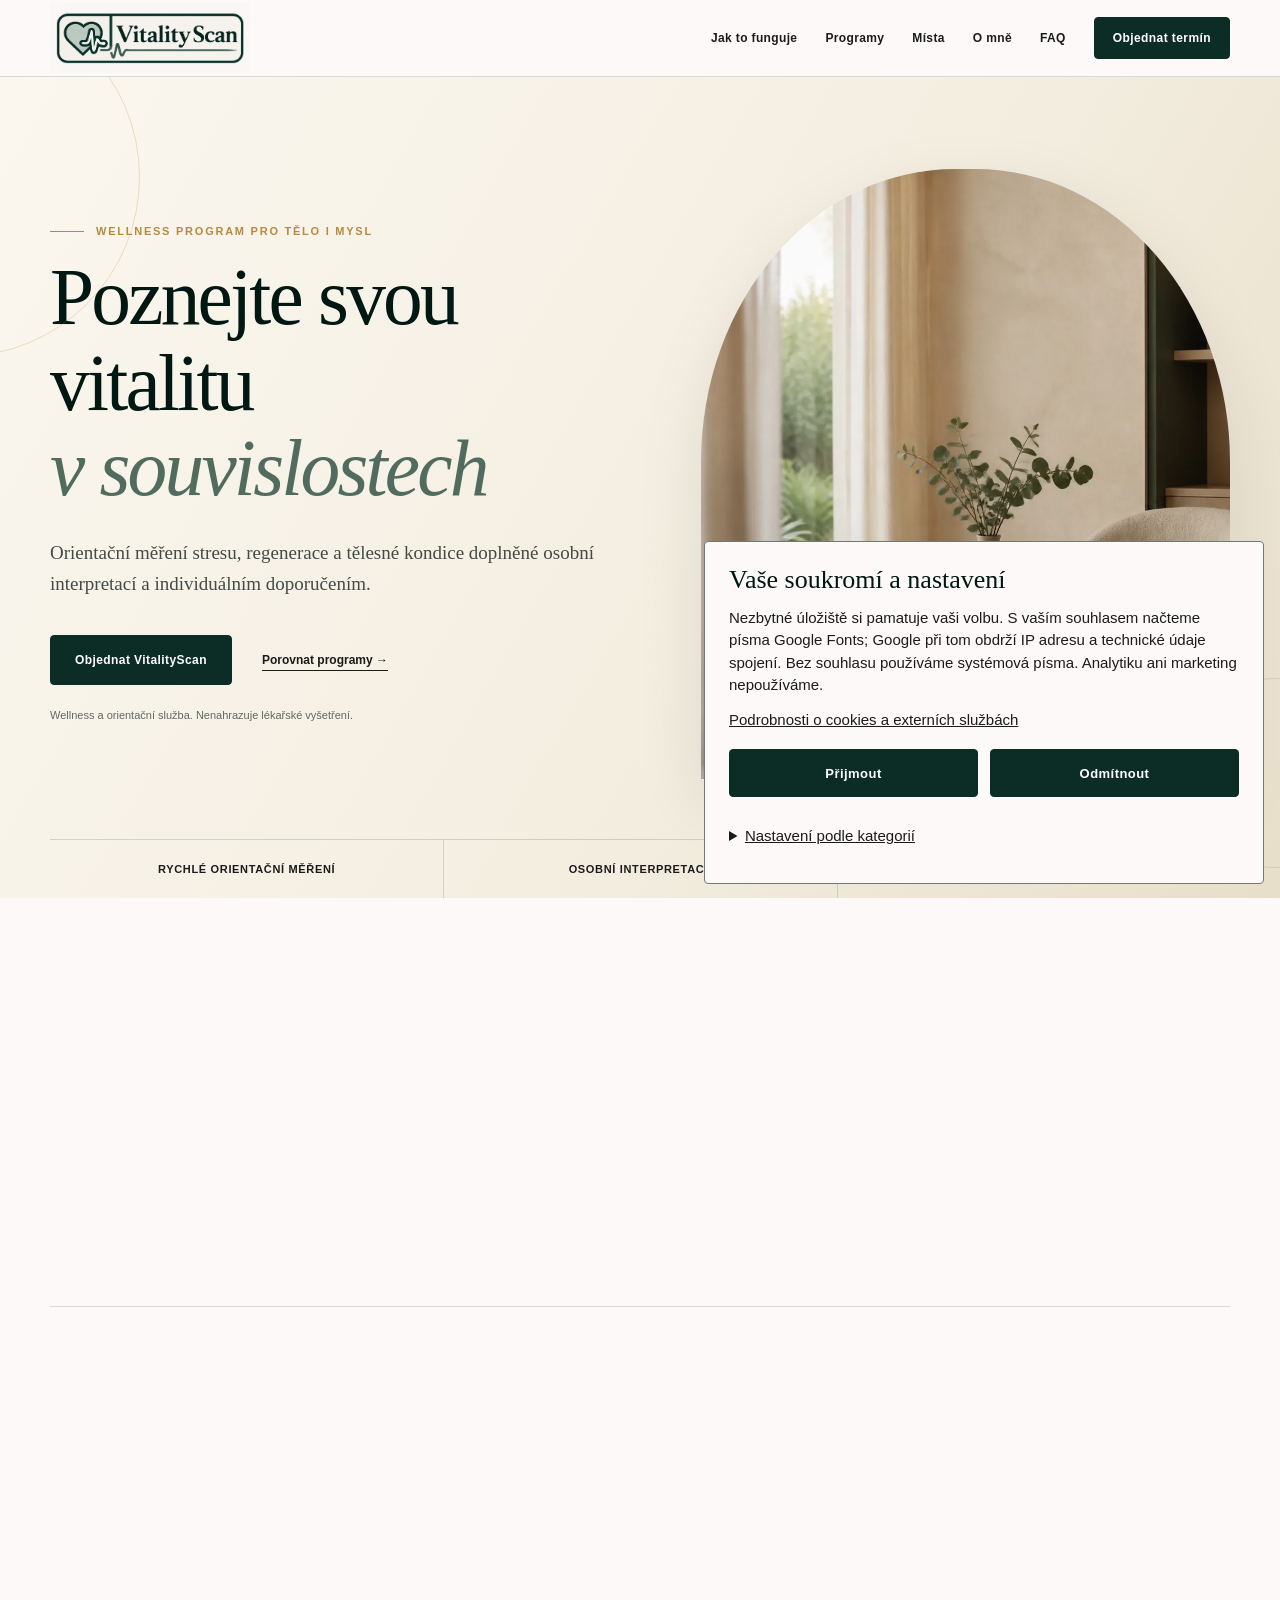
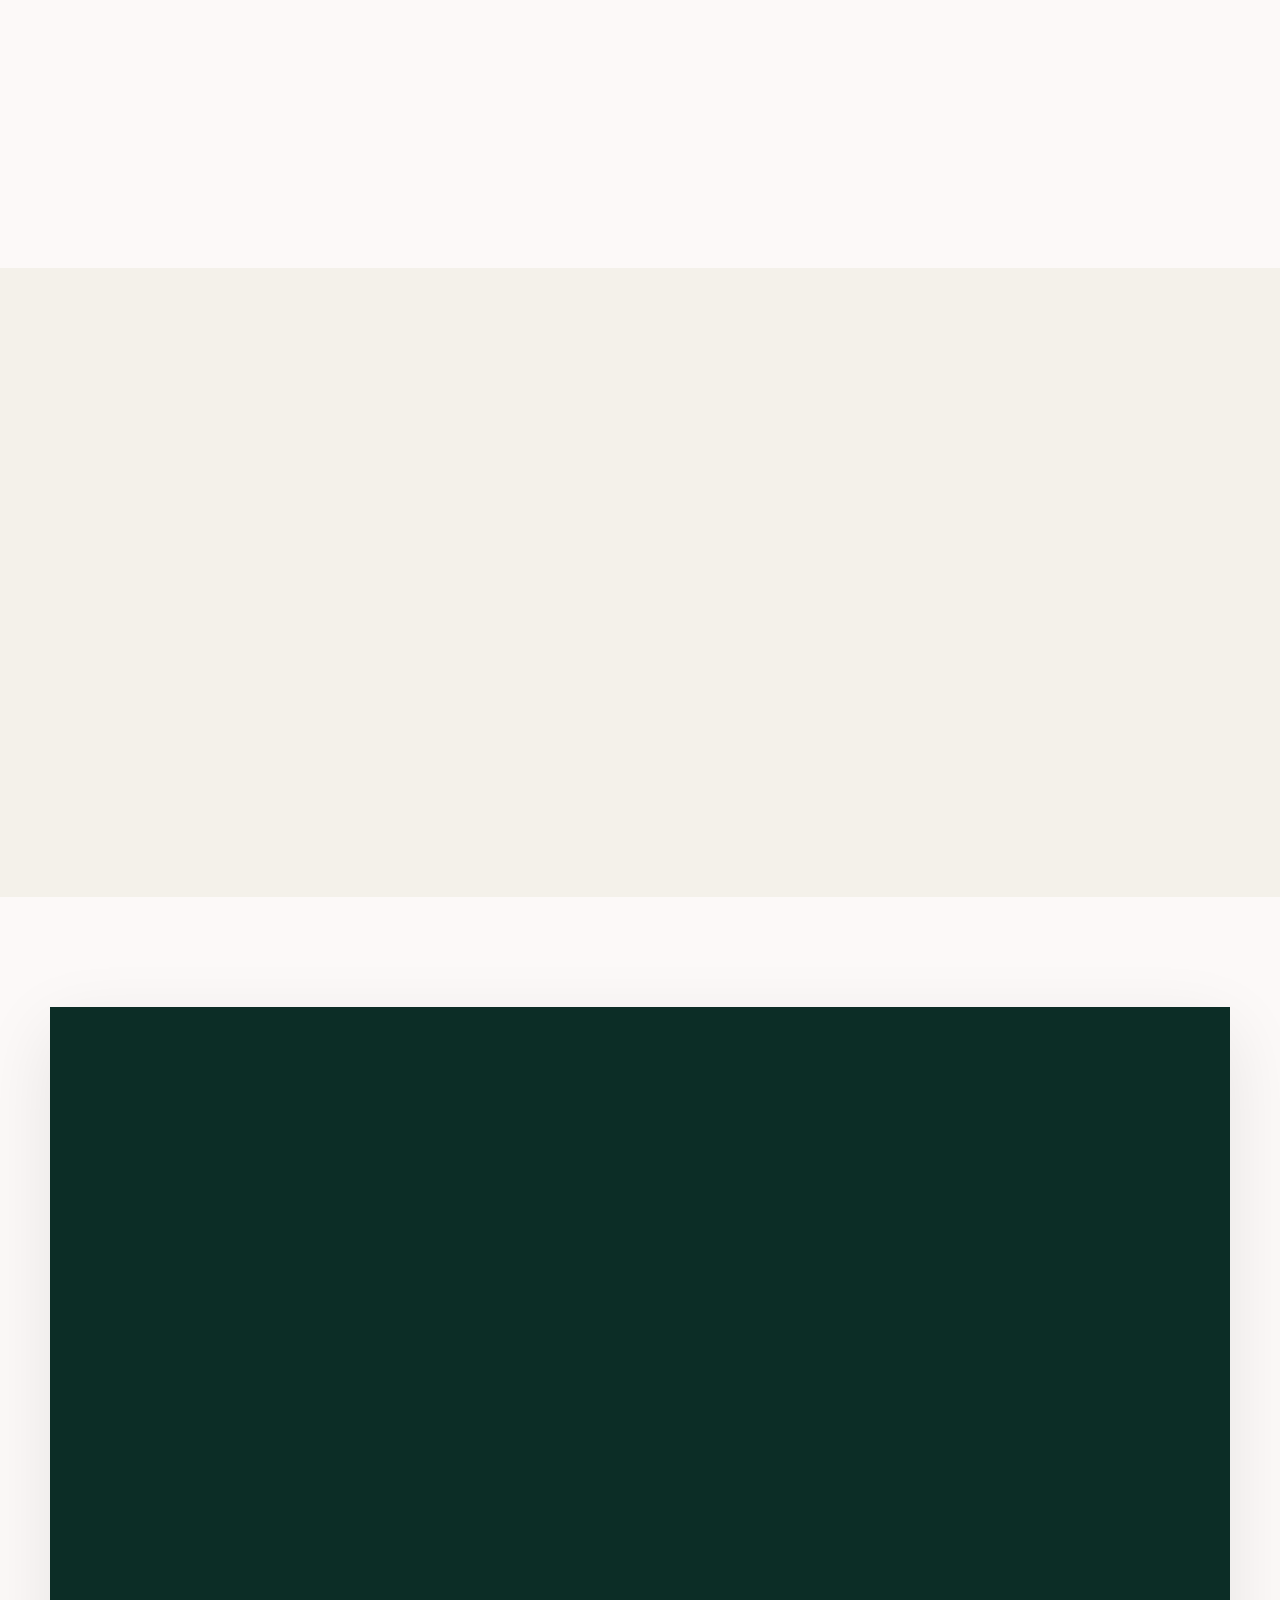
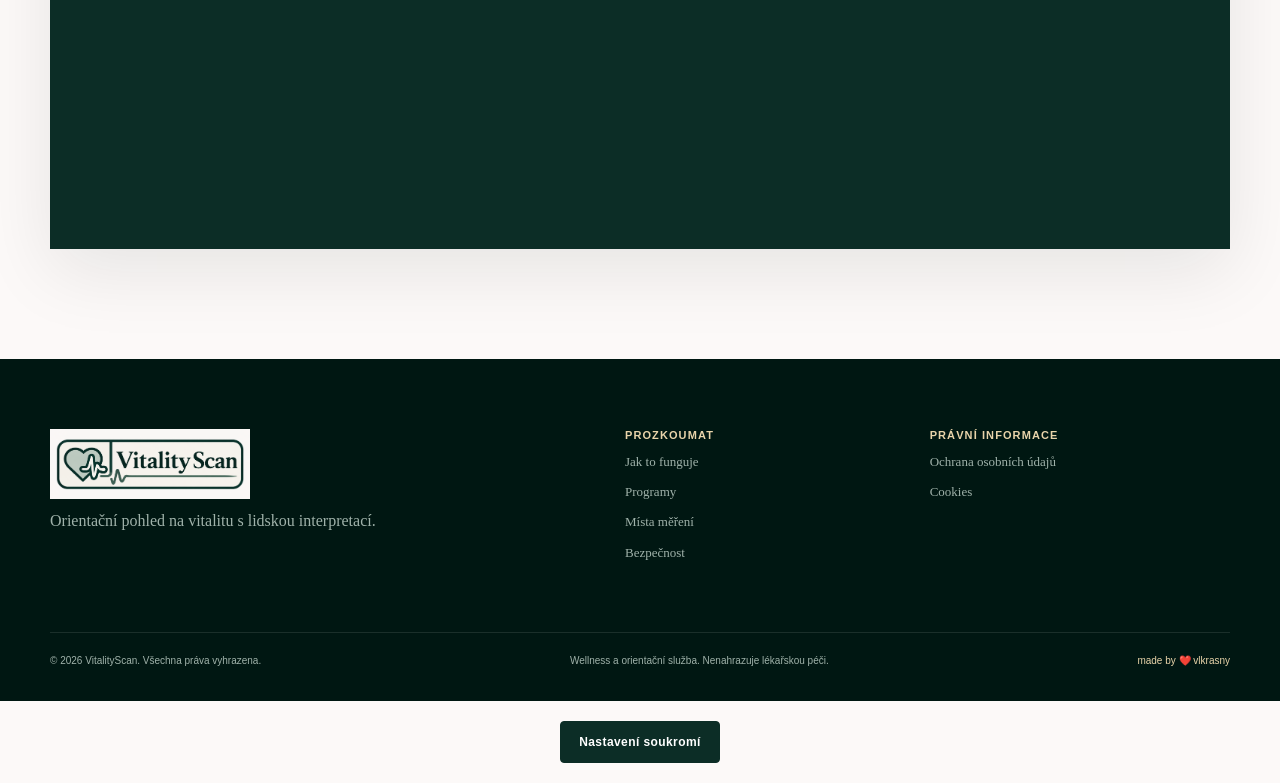
==== commit 22c3f7a5: "Add files via upload" ====
--- a/index.html
+++ b/index.html
@@ -1,196 +1,191 @@
-<!doctype html>
-<html lang="cs">
-<head>
-  <link rel="icon" type="image/png" href="/favicon-96x96.png" sizes="96x96" />
-  <link rel="icon" type="image/svg+xml" href="/favicon.svg" />
-  <link rel="shortcut icon" href="/favicon.ico" />
-  <link rel="apple-touch-icon" sizes="180x180" href="/apple-touch-icon.png" />
-  <link rel="manifest" href="/site.webmanifest" />
-  <meta charset="utf-8">
-  <meta name="viewport" content="width=device-width, initial-scale=1">
-  <meta name="description" content="VitalityScan nabízí wellness a orientační měření vitality, stresu, regenerace a tělesné kondice s osobní interpretací ve Skalné a Karlových Varech.">
-  <meta name="keywords" content="VitalityScan, wellness, orientační měření vitality, HRV, stres, regenerace, tělesná kompozice, krevní tlak, Skalná, Karlovy Vary">
-  <meta name="theme-color" content="#0c2d26">
-  <link rel="icon" href="data:image/svg+xml,%3Csvg xmlns='http://www.w3.org/2000/svg' viewBox='0 0 64 64'%3E%3Ccircle cx='32' cy='32' r='29' fill='%23fcf9f8' stroke='%23b68a3c' stroke-width='2'/%3E%3Cpath d='M18 19h9l5 25 7-25h8L36 50h-9z' fill='%230c2d26'/%3E%3C/svg%3E">
-  <title>VitalityScan — poznejte svou vitalitu v souvislostech</title>
-  <link rel="preconnect" href="https://fonts.googleapis.com">
-  <link rel="preconnect" href="https://fonts.gstatic.com" crossorigin>
-  <link href="https://fonts.googleapis.com/css2?family=EB+Garamond:wght@500;600&family=Libre+Caslon+Text:wght@400;700&family=Plus+Jakarta+Sans:wght@500;600;700&display=swap" rel="stylesheet">
-  <link rel="stylesheet" href="styles.css">
-  <script src="script.js" defer></script>
-  <noscript><style>.reveal{opacity:1;filter:none;transform:none}.main-nav{display:flex;position:static}.menu-toggle{display:none}</style></noscript>
-</head>
-<body>
-  <a class="skip-link" href="#obsah">Přejít na hlavní obsah</a>
-
-  <header class="site-header" data-header>
-    <div class="container header-inner">
-      <a class="brand" href="#uvod" aria-label="VitalityScan — úvod">
-        <img class="brand-logo" src="assets/images/logo-vitalityscan-uvod.png" alt="VitalityScan" width="2123" height="741">
-      </a>
-      <button class="menu-toggle" type="button" aria-expanded="false" aria-controls="main-nav">
-        <span class="sr-only">Otevřít menu</span><span></span><span></span><span></span>
-      </button>
-      <nav class="main-nav" id="main-nav" aria-label="Hlavní navigace">
-        <a href="#jak-to-funguje">Jak to funguje</a>
-        <a href="#programy">Programy</a>
-        <a href="#mista">Místa</a>
-        <a href="#o-mne">O mně</a>
-        <a href="#faq">FAQ</a>
-        <a class="button button-small" href="#objednani">Objednat termín</a>
-      </nav>
-    </div>
-  </header>
-
-  <main id="obsah">
-    <section class="hero" id="uvod">
-      <div class="hero-orbit orbit-one" aria-hidden="true"></div>
-      <div class="hero-orbit orbit-two" aria-hidden="true"></div>
-      <div class="container hero-grid">
-        <div class="hero-copy reveal">
-          <p class="eyebrow">Wellness program pro tělo i mysl</p>
-          <h1>Poznejte svou vitalitu <em>v souvislostech</em></h1>
-          <p class="lead">Orientační měření stresu, regenerace a tělesné kondice doplněné osobní interpretací a individuálním doporučením.</p>
-          <div class="hero-actions">
-            <a class="button" href="#objednani">Objednat VitalityScan</a>
-            <a class="text-link" href="#programy">Porovnat programy <span aria-hidden="true">→</span></a>
-          </div>
-          <p class="microcopy">Wellness a orientační služba. Nenahrazuje lékařské vyšetření.</p>
-        </div>
-        <figure class="hero-art reveal">
-          <img src="assets/images/wellness-interior.webp" width="1456" height="1092" alt="Klidný wellness interiér s přírodními materiály a zelenými rostlinami">
-          <div class="pulse-card">
-            <span class="pulse-line" aria-hidden="true">⌁</span>
-            <strong>Váš čas pro sebe</strong>
-            <span>30–60 minut osobní péče</span>
-          </div>
-        </figure>
-      </div>
-      <div class="container trust-row" aria-label="Hlavní přínosy">
-        <span>Rychlé orientační měření</span><span>Osobní interpretace</span><span>Praktická doporučení</span>
-      </div>
-    </section>
-
-    <section class="section intro" id="jak-to-funguje">
-      <div class="container">
-        <div class="section-heading narrow reveal">
-          <p class="eyebrow">Více než čísla</p>
-          <h2>Porozumění, které můžete přenést do každého dne</h2>
-          <p>VitalityScan kombinuje několik orientačních měření s časem na rozhovor. Pomůže vám vidět souvislosti mezi životním stylem, stresem, regenerací a vaší pohodou.</p>
-        </div>
-        <div class="benefit-grid">
-          <article class="benefit reveal"><span>01</span><h3>Získejte přehled</h3><p>Podívejte se na vybrané ukazatele vitality a tělesné kondice srozumitelně a bez zbytečného žargonu.</p></article>
-          <article class="benefit reveal"><span>02</span><h3>Pochopte souvislosti</h3><p>Naměřené hodnoty společně zasadíme do kontextu vašeho běžného dne, zátěže a regenerace.</p></article>
-          <article class="benefit reveal"><span>03</span><h3>Najděte další krok</h3><p>Odnesete si praktické podněty, které mohou podpořit udržitelnější péči o váš životní styl.</p></article>
-        </div>
-        <figure class="editorial-image consultation-image reveal">
-          <img src="assets/images/wellness-consultation.webp" width="1536" height="1024" loading="lazy" decoding="async" alt="Klidný osobní rozhovor u stolu v příjemném wellness prostředí">
-          <figcaption>Prostor pro rozhovor, porozumění a váš vlastní rytmus.</figcaption>
-        </figure>
-        <div class="process reveal">
-          <div class="process-copy"><p class="eyebrow light">Jak návštěva probíhá</p><h2>Klidně, lidsky a krok za krokem</h2><p>Rozsah měření vždy odpovídá zvolenému programu a individuálnímu posouzení vhodnosti.</p></div>
-          <ol class="steps">
-            <li><span>1</span><div><strong>Krátký vstupní rozhovor</strong><p>Vaše potřeby, očekávání a relevantní informace.</p></div></li>
-            <li><span>2</span><div><strong>Orientační měření</strong><p>Podle zvoleného programu a vhodnosti.</p></div></li>
-            <li><span>3</span><div><strong>Interpretace výsledků</strong><p>Srozumitelně vysvětlíme hodnoty a souvislosti.</p></div></li>
-            <li><span>4</span><div><strong>Individuální doporučení</strong><p>Praktické podněty pro další péči o sebe.</p></div></li>
-          </ol>
-        </div>
-      </div>
-    </section>
-
-    <section class="section pricing" id="programy">
-      <div class="container">
-        <div class="section-heading narrow reveal"><p class="eyebrow">Programy a ceník</p><h2>Vyberte si péči, která vám dává smysl</h2><p>Každá návštěva zahrnuje osobní čas, interpretaci a doporučení. Ceny a podmínky čekají před spuštěním na finální potvrzení.</p></div>
-        <div class="price-grid">
-          <article class="price-card reveal"><p class="plan">Basic</p><p class="price">690 <small>Kč</small></p><p class="duration">cca 30 minut</p><ul><li>Orientační měření HRV</li><li>Krevní tlak</li><li>Základní interpretace</li><li>Praktické doporučení</li></ul><a class="button button-outline select-plan" href="#objednani" data-plan="BASIC">Vybrat Basic</a></article>
-          <article class="price-card popular reveal"><p class="badge">Nejžádanější</p><p class="plan">Standard</p><p class="price">1 290 <small>Kč</small></p><p class="duration">45 minut</p><ul><li>Kompletní měření HRV</li><li>Tělesná kompozice</li><li>Krevní tlak</li><li>Detailní interpretace</li><li>Individuální doporučení</li></ul><a class="button select-plan" href="#objednani" data-plan="STANDARD">Vybrat Standard</a></article>
-          <article class="price-card reveal"><p class="plan">Premium</p><p class="price">1 990 <small>Kč</small></p><p class="duration">60 minut</p><ul><li>Vše z programu Standard</li><li>Rozšířená konzultace</li><li>Individuální plán</li><li>Kontrolní měření</li></ul><a class="button button-outline select-plan" href="#objednani" data-plan="PREMIUM">Vybrat Premium</a><p class="fine-print">Rozsah Premium a podmínky kontroly čekají na odborné a právní ověření.</p></article>
-        </div>
-      </div>
-    </section>
-
-    <section class="section locations" id="mista">
-      <div class="container">
-        <div class="section-heading split reveal">
-          <div><p class="eyebrow">Kde měříme</p><h2>VitalityScan na více místech v regionu</h2></div>
-          <p>Vyberte si místo, které vám nejlépe vyhovuje. Konkrétní dostupnost a přesný termín společně potvrdíme při objednání.</p>
-        </div>
-        <div class="location-grid">
-          <article class="location-card reveal"><p class="card-label">Skalná</p><h3>Studio komplexní péče ve Skalné</h3><p class="location-address"><span aria-hidden="true">⌖</span> Česká ulice, Skalná</p><a class="text-link" href="https://www.massage-skalna.eu/" target="_blank" rel="noopener noreferrer">Navštívit web <span aria-hidden="true">↗</span></a></article>
-          <article class="location-card reveal"><p class="card-label">Karlovy Vary</p><h3>Masáže Vítězná</h3><p class="location-address"><span aria-hidden="true">⌖</span> Vítězná ulice, Karlovy Vary</p><a class="text-link" href="https://masazevitezna.cz/?ved=2ahUKEwjn5IOq4pCWAxXdhP0HHShbLwgQgU96BAgNEA8" target="_blank" rel="noopener noreferrer">Navštívit web <span aria-hidden="true">↗</span></a></article>
-        </div>
-        <div class="partner-locations reveal">
-          <div><p class="eyebrow light">Další místa</p><h3>Další spolupracující provozovny</h3><p>Konkrétní adresu a možnost měření vám potvrdíme při domluvě termínu.</p></div>
-          <div class="partner-links" aria-label="Další spolupracující místa">
-            <a href="https://vyzivove-poradenstvi-2cd5b9.webnode.cz/" target="_blank" rel="noopener noreferrer"><span>Výživové poradenství</span><span aria-hidden="true">↗</span></a>
-            <a href="https://tejpovani-katka.webnode.cz/" target="_blank" rel="noopener noreferrer"><span>Tejpování Katka</span><span aria-hidden="true">↗</span></a>
-            <a href="https://www.wendymagic.cz/" target="_blank" rel="noopener noreferrer"><span>Wendy Magic</span><span aria-hidden="true">↗</span></a>
-            <a href="https://fytofarmaka.eu/" target="_blank" rel="noopener noreferrer"><span>Fytofarmaka</span><span aria-hidden="true">↗</span></a>
-          </div>
-        </div>
-      </div>
-    </section>
-
-    <section class="section safety" id="bezpecnost">
-      <div class="container safety-grid">
-        <div class="reveal"><p class="eyebrow">Příprava a bezpečnost</p><h2>Přijďte v klidu. O vše ostatní se postaráme společně.</h2><p>Pro co nejpřesnější orientační výsledky doporučujeme přibližně dvě hodiny před návštěvou nepít kávu ani energetické nápoje a vynechat náročnou fyzickou i psychickou aktivitu.</p><p class="muted">Finální instrukce vždy obdržíte po domluvení termínu.</p><figure class="editorial-image botanical-image"><img src="assets/images/botanical-pause.webp" width="1536" height="1024" loading="lazy" decoding="async" alt="Keramický šálek, přírodní len a zelené větvičky v měkkém denním světle"></figure></div>
-        <div class="safety-card reveal"><h3>Před měřením nám řekněte zejména&nbsp;o:</h3><ul><li>kardiostimulátoru nebo implantovaném elektronickém zařízení,</li><li>těhotenství nebo možnosti těhotenství,</li><li>závažném srdečním onemocnění či cukrovce,</li><li>lécích na ředění krve a relevantních alergiích.</li></ul><p>Vhodnost jednotlivých částí programu se posuzuje individuálně.</p></div>
-      </div>
-    </section>
-
-    <section class="section about" id="o-mne">
-      <div class="container about-grid">
-        <figure class="portrait-art provider-portrait reveal">
-          <img src="assets/images/karolina-vitek-smiskova-portret.webp" width="960" height="1200" loading="lazy" decoding="async" alt="Portrét Karolíny Vítek Smíškové, DiS.">
-          <figcaption>Klid <span aria-hidden="true">•</span> porozumění <span aria-hidden="true">•</span> péče</figcaption>
-        </figure>
-        <div class="about-copy reveal"><p class="eyebrow">O poskytovatelce</p><h2>Karolína Vítek Smíšková, DiS.</h2><p class="personal-motto"><span class="sr-only">Osobní motto: </span>„Cesta k uzdravení s úsměvem“</p><p class="large-copy">„Člověk pro mě není jen číslo. Je to celek s vlastním tělem, myslí a životním příběhem.“</p><p>Ve své práci propojuje zdravotnické vzdělání, zkušenosti a individuální přístup. Klientům nabízí bezpečný prostor k porozumění souvislostem a podporu při hledání udržitelných změn.</p><p>Od dětství se věnuje potápění. Klid, trpělivost a vnímání dechu, které se naučila pod hladinou, přenáší i do péče o klienty.</p><p class="role-note"><strong>Vymezení role:</strong> Nejsem lékařka. Jsem průvodkyně při podpoře klienta na cestě ke zdravějšímu životnímu stylu.</p><p class="verification-note">Titul, kvalifikace a profesní zkušenosti musí být před publikací doloženy a schváleny.</p></div>
-      </div>
-    </section>
-
-    <section class="section faq" id="faq">
-      <div class="container faq-grid">
-        <div class="section-heading reveal"><p class="eyebrow">Časté otázky</p><h2>Co je dobré vědět před návštěvou</h2><p>Nenašli jste odpověď? Ozvěte se a vše společně probereme před objednáním.</p><a class="text-link" href="#objednani">Přejít k objednání →</a></div>
-        <div class="accordion reveal">
-          <div class="faq-item"><h3><button type="button" aria-expanded="false" aria-controls="faq-1">Co mi VitalityScan může přinést?<span>+</span></button></h3><div id="faq-1" class="faq-panel" hidden><p>Orientační přehled o vybraných ukazatelích, osobní vysvětlení souvislostí a praktické podněty pro péči o životní styl.</p></div></div>
-          <div class="faq-item"><h3><button type="button" aria-expanded="false" aria-controls="faq-2">Je měření bolestivé?<span>+</span></button></h3><div id="faq-2" class="faq-panel" hidden><p>Běžné části měření jsou rychlé a obecně bezbolestné. Přesný rozsah vždy závisí na zvoleném programu a posouzení vhodnosti.</p></div></div>
-          <div class="faq-item"><h3><button type="button" aria-expanded="false" aria-controls="faq-3">Musím se na návštěvu připravit?<span>+</span></button></h3><div id="faq-3" class="faq-panel" hidden><p>Přibližně dvě hodiny před termínem doporučujeme nepít kávu ani energetické nápoje a vynechat náročnou fyzickou i psychickou aktivitu.</p></div></div>
-          <div class="faq-item"><h3><button type="button" aria-expanded="false" aria-controls="faq-4">Nahrazuje VitalityScan lékařské vyšetření?<span>+</span></button></h3><div id="faq-4" class="faq-panel" hidden><p>Ne. Jde o wellness a orientační službu, která nenahrazuje lékařské vyšetření, diagnózu ani léčbu.</p></div></div>
-          <div class="faq-item"><h3><button type="button" aria-expanded="false" aria-controls="faq-5">Co musím nahlásit před měřením?<span>+</span></button></h3><div id="faq-5" class="faq-panel" hidden><p>Zejména implantované elektronické zařízení, těhotenství, závažné srdeční onemocnění, cukrovku, léky na ředění krve a relevantní alergie.</p></div></div>
-        </div>
-      </div>
-    </section>
-
-    <section class="section booking" id="objednani">
-      <div class="container booking-shell">
-        <div class="booking-copy reveal"><p class="eyebrow light">Objednání</p><h2>Udělejte první krok k lepšímu porozumění sobě</h2><p>Vyberte program a zanechte nám kontakt. Ozveme se vám s nabídkou termínu a přesnými instrukcemi.</p><div class="contact-placeholder"><span>Místa měření</span><strong>Skalná, Karlovy Vary a další místa po domluvě</strong></div></div>
-        <form class="booking-form reveal" id="booking-form" action="https://formspree.io/f/xvkowoyw" method="post">
-          <div class="field"><label for="program">Program</label><select id="program" name="program" required><option value="">Vyberte program</option><option value="BASIC">BASIC — 690 Kč</option><option value="STANDARD">STANDARD — 1 290 Kč</option><option value="PREMIUM">PREMIUM — 1 990 Kč</option></select><span class="field-error" id="program-error"></span></div>
-          <div class="field"><label for="location">Preferované místo</label><select id="location" name="location"><option value="">Domluvím se podle dostupnosti</option><option value="Skalná — Česká ulice">Skalná — Česká ulice</option><option value="Karlovy Vary — Vítězná ulice">Karlovy Vary — Vítězná ulice</option><option value="Jiné spolupracující místo">Jiné spolupracující místo</option></select></div>
-          <div class="field-row"><div class="field"><label for="name">Jméno a příjmení</label><input id="name" name="name" type="text" autocomplete="name" required><span class="field-error" id="name-error"></span></div><div class="field"><label for="phone">Telefon</label><input id="phone" name="phone" type="tel" autocomplete="tel" required><span class="field-error" id="phone-error"></span></div></div>
-          <div class="field"><label for="email">E-mail</label><input id="email" name="email" type="email" autocomplete="email" required><span class="field-error" id="email-error"></span></div>
-          <div class="field"><label for="note">Poznámka <span>(neuvádějte zdravotní údaje)</span></label><textarea id="note" name="note" rows="3"></textarea></div>
-          <label class="check"><input type="checkbox" id="privacy" name="privacy" value="Seznámení s informacemi potvrzeno" required><span>Seznámil/a jsem se s <a href="ochrana-osobnich-udaju.html" target="_blank">informacemi o ochraně osobních údajů</a> pro vyřízení poptávky.</span></label><span class="field-error" id="privacy-error"></span>
-          <button class="button" type="submit">Odeslat nezávaznou poptávku</button>
-          <p class="form-note">Poptávku odesíláme prostřednictvím služby Formspree. Odesláním nevzniká rezervace termínu.</p>
-          <div class="form-status" id="form-status" role="status" aria-live="polite"></div>
-        </form>
-      </div>
-    </section>
-  </main>
-
-  <footer class="site-footer">
-    <div class="container footer-grid"><div><a class="brand footer-brand" href="#uvod"><img class="brand-logo" src="assets/images/logo-vitalityscan-uvod.png" alt="VitalityScan" width="2123" height="741"></a><p>Orientační pohled na vitalitu s lidskou interpretací.</p></div><div><h2>Prozkoumat</h2><a href="#jak-to-funguje">Jak to funguje</a><a href="#programy">Programy</a><a href="#mista">Místa měření</a><a href="#bezpecnost">Bezpečnost</a></div><div><h2>Právní informace</h2><a href="ochrana-osobnich-udaju.html">Ochrana osobních údajů</a><a href="cookies.html">Cookies</a></div></div>
-    <div class="container footer-bottom"><p>© <span id="year"></span> VitalityScan. Všechna práva vyhrazena.</p><p>Wellness a orientační služba. Nenahrazuje lékařskou péči.</p><p><a class="footer-credit" href="https://vlkrasny.cz" target="_blank" rel="noopener noreferrer">made by <span aria-hidden="true">❤️</span><span class="sr-only">s láskou</span> vlkrasny</a></p></div>
-  </footer>
-  <aside class="cookie-notice" id="cookie-notice" aria-labelledby="cookie-title" hidden>
-    <div>
-      <h2 id="cookie-title">Cookies na tomto webu</h2>
-      <p>V prohlížeči ukládáme pouze technický záznam, který si pamatuje zavření této hlášky. Analytické ani marketingové cookies nepoužíváme.</p>
-      <a href="cookies.html">Podrobnosti o cookies</a>
-    </div>
-    <button class="button button-small" type="button" id="cookie-acknowledge">Rozumím</button>
-  </aside>
-</body>
-</html>
+<!doctype html>
+<html lang="cs">
+<head>
+  <meta charset="utf-8">
+  <meta http-equiv="Content-Security-Policy" content="default-src 'self'; script-src 'self'; style-src 'self' https://fonts.googleapis.com; font-src https://fonts.gstatic.com; img-src 'self' data:; connect-src 'self' https://formspree.io; form-action 'self' https://formspree.io; object-src 'none'; base-uri 'self'; upgrade-insecure-requests">
+  <meta name="referrer" content="strict-origin-when-cross-origin">
+  <link rel="icon" type="image/png" href="/favicon-96x96.png" sizes="96x96" />
+  <link rel="icon" type="image/svg+xml" href="/favicon.svg" />
+  <link rel="shortcut icon" href="/favicon.ico" />
+  <link rel="apple-touch-icon" sizes="180x180" href="/apple-touch-icon.png" />
+  <link rel="manifest" href="/site.webmanifest" />
+  <meta name="viewport" content="width=device-width, initial-scale=1">
+  <meta name="description" content="Trápí vás únava nebo hledáte životní rovnováhu? Objevte příčiny pomocí moderní technologie Vitality Scan. Udělejte první krok ke zdravějšímu životu.">
+  <meta name="keywords" content="vitalityscan, VitalityScan, wellness, orientační měření vitality, HRV, stres, regenerace, tělesná kompozice, krevní tlak, Skalná, Karlovy Vary">
+  <meta name="theme-color" content="#0c2d26">
+  <link rel="icon" href="data:image/svg+xml,%3Csvg xmlns='http://www.w3.org/2000/svg' viewBox='0 0 64 64'%3E%3Ccircle cx='32' cy='32' r='29' fill='%23fcf9f8' stroke='%23b68a3c' stroke-width='2'/%3E%3Cpath d='M18 19h9l5 25 7-25h8L36 50h-9z' fill='%230c2d26'/%3E%3C/svg%3E">
+  <title>VitalityScan: Komplexní analýza zdraví a životní rovnováha</title>
+  <link data-consent-fonts data-href="https://fonts.googleapis.com/css2?family=EB+Garamond:wght@500;600&family=Libre+Caslon+Text:wght@400;700&family=Plus+Jakarta+Sans:wght@500;600;700&display=swap" rel="stylesheet">
+  <link rel="stylesheet" href="styles.css">
+  <script src="script.js" defer></script>
+  <noscript><link rel="stylesheet" href="noscript.css"></noscript>
+  <script src="consent.js" defer></script>
+</head>
+<body>
+  <a class="skip-link" href="#obsah">Přejít na hlavní obsah</a>
+
+  <header class="site-header" data-header>
+    <div class="container header-inner">
+      <a class="brand" href="#uvod" aria-label="VitalityScan — úvod">
+        <img class="brand-logo" src="assets/images/logo-vitalityscan-uvod.png" alt="VitalityScan" width="2123" height="741">
+      </a>
+      <button class="menu-toggle" type="button" aria-expanded="false" aria-controls="main-nav">
+        <span class="sr-only">Otevřít menu</span><span></span><span></span><span></span>
+      </button>
+      <nav class="main-nav" id="main-nav" aria-label="Hlavní navigace">
+        <a href="#jak-to-funguje">Jak to funguje</a>
+        <a href="#programy">Programy</a>
+        <a href="#mista">Místa</a>
+        <a href="#o-mne">O mně</a>
+        <a href="#faq">FAQ</a>
+        <a class="button button-small" href="#objednani">Objednat termín</a>
+      </nav>
+    </div>
+  </header>
+
+  <main id="obsah">
+    <section class="hero" id="uvod">
+      <div class="hero-orbit orbit-one" aria-hidden="true"></div>
+      <div class="hero-orbit orbit-two" aria-hidden="true"></div>
+      <div class="container hero-grid">
+        <div class="hero-copy reveal">
+          <p class="eyebrow">Wellness program pro tělo i mysl</p>
+          <h1>Poznejte svou vitalitu <em>v souvislostech</em></h1>
+          <p class="lead">Orientační měření stresu, regenerace a tělesné kondice doplněné osobní interpretací a individuálním doporučením.</p>
+          <div class="hero-actions">
+            <a class="button" href="#objednani">Objednat VitalityScan</a>
+            <a class="text-link" href="#programy">Porovnat programy <span aria-hidden="true">→</span></a>
+          </div>
+          <p class="microcopy">Wellness a orientační služba. Nenahrazuje lékařské vyšetření.</p>
+        </div>
+        <figure class="hero-art reveal">
+          <img src="assets/images/wellness-interior.webp" width="1456" height="1092" alt="Klidný wellness interiér s přírodními materiály a zelenými rostlinami">
+          <div class="pulse-card">
+            <span class="pulse-line" aria-hidden="true">⌁</span>
+            <strong>Váš čas pro sebe</strong>
+            <span>30–60 minut osobní péče</span>
+          </div>
+        </figure>
+      </div>
+      <div class="container trust-row" aria-label="Hlavní přínosy">
+        <span>Rychlé orientační měření</span><span>Osobní interpretace</span><span>Praktická doporučení</span>
+      </div>
+    </section>
+
+    <section class="section intro" id="jak-to-funguje">
+      <div class="container">
+        <div class="section-heading narrow reveal">
+          <p class="eyebrow">Více než čísla</p>
+          <h2>Porozumění, které můžete přenést do každého dne</h2>
+          <p>VitalityScan kombinuje několik orientačních měření s časem na rozhovor. Pomůže vám vidět souvislosti mezi životním stylem, stresem, regenerací a vaší pohodou.</p>
+        </div>
+        <div class="benefit-grid">
+          <article class="benefit reveal"><span>01</span><h3>Získejte přehled</h3><p>Podívejte se na vybrané ukazatele vitality a tělesné kondice srozumitelně a bez zbytečného žargonu.</p></article>
+          <article class="benefit reveal"><span>02</span><h3>Pochopte souvislosti</h3><p>Naměřené hodnoty společně zasadíme do kontextu vašeho běžného dne, zátěže a regenerace.</p></article>
+          <article class="benefit reveal"><span>03</span><h3>Najděte další krok</h3><p>Odnesete si praktické podněty, které mohou podpořit udržitelnější péči o váš životní styl.</p></article>
+        </div>
+        <figure class="editorial-image consultation-image reveal">
+          <img src="assets/images/wellness-consultation.webp" width="1536" height="1024" loading="lazy" decoding="async" alt="Klidný osobní rozhovor u stolu v příjemném wellness prostředí">
+          <figcaption>Prostor pro rozhovor, porozumění a váš vlastní rytmus.</figcaption>
+        </figure>
+        <div class="process reveal">
+          <div class="process-copy"><p class="eyebrow light">Jak návštěva probíhá</p><h2>Klidně, lidsky a krok za krokem</h2><p>Rozsah měření vždy odpovídá zvolenému programu a individuálnímu posouzení vhodnosti.</p></div>
+          <ol class="steps">
+            <li><span>1</span><div><strong>Krátký vstupní rozhovor</strong><p>Vaše potřeby, očekávání a relevantní informace.</p></div></li>
+            <li><span>2</span><div><strong>Orientační měření</strong><p>Podle zvoleného programu a vhodnosti.</p></div></li>
+            <li><span>3</span><div><strong>Interpretace výsledků</strong><p>Srozumitelně vysvětlíme hodnoty a souvislosti.</p></div></li>
+            <li><span>4</span><div><strong>Individuální doporučení</strong><p>Praktické podněty pro další péči o sebe.</p></div></li>
+          </ol>
+        </div>
+      </div>
+    </section>
+
+    <section class="section pricing" id="programy">
+      <div class="container">
+        <div class="section-heading narrow reveal"><p class="eyebrow">Programy a ceník</p><h2>Vyberte si péči, která vám dává smysl</h2><p>Každá návštěva zahrnuje osobní čas, interpretaci a doporučení. Ceny a podmínky čekají před spuštěním na finální potvrzení.</p></div>
+        <div class="price-grid">
+          <article class="price-card reveal"><p class="plan">Basic</p><p class="price">690 <small>Kč</small></p><p class="duration">cca 30 minut</p><ul><li>Orientační měření HRV</li><li>Krevní tlak</li><li>Základní interpretace</li><li>Praktické doporučení</li></ul><a class="button button-outline select-plan" href="#objednani" data-plan="BASIC">Vybrat Basic</a></article>
+          <article class="price-card popular reveal"><p class="badge">Nejžádanější</p><p class="plan">Standard</p><p class="price">1 290 <small>Kč</small></p><p class="duration">45 minut</p><ul><li>Kompletní měření HRV</li><li>Tělesná kompozice</li><li>Krevní tlak</li><li>Detailní interpretace</li><li>Individuální doporučení</li></ul><a class="button select-plan" href="#objednani" data-plan="STANDARD">Vybrat Standard</a></article>
+          <article class="price-card reveal"><p class="plan">Premium</p><p class="price">1 990 <small>Kč</small></p><p class="duration">60 minut</p><ul><li>Vše z programu Standard</li><li>Rozšířená konzultace</li><li>Individuální plán</li><li>Kontrolní měření</li></ul><a class="button button-outline select-plan" href="#objednani" data-plan="PREMIUM">Vybrat Premium</a><p class="fine-print">Rozsah Premium a podmínky kontroly čekají na odborné a právní ověření.</p></article>
+        </div>
+      </div>
+    </section>
+
+    <section class="section locations" id="mista">
+      <div class="container">
+        <div class="section-heading split reveal">
+          <div><p class="eyebrow">Kde měříme</p><h2>VitalityScan na více místech v regionu</h2></div>
+          <p>Vyberte si místo, které vám nejlépe vyhovuje. Konkrétní dostupnost a přesný termín společně potvrdíme při objednání.</p>
+        </div>
+        <div class="location-grid">
+          <article class="location-card reveal"><p class="card-label">Skalná</p><h3>Studio komplexní péče ve Skalné</h3><p class="location-address"><span aria-hidden="true">⌖</span> Česká ulice, Skalná</p><a class="text-link" href="https://www.massage-skalna.eu/" target="_blank" rel="noopener noreferrer">Navštívit web <span aria-hidden="true">↗</span></a></article>
+          <article class="location-card reveal"><p class="card-label">Karlovy Vary</p><h3>Masáže Vítězná</h3><p class="location-address"><span aria-hidden="true">⌖</span> Vítězná ulice, Karlovy Vary</p><a class="text-link" href="https://masazevitezna.cz/?ved=2ahUKEwjn5IOq4pCWAxXdhP0HHShbLwgQgU96BAgNEA8" target="_blank" rel="noopener noreferrer">Navštívit web <span aria-hidden="true">↗</span></a></article>
+        </div>
+        <div class="partner-locations reveal">
+          <div><p class="eyebrow light">Další místa</p><h3>Další spolupracující provozovny</h3><p>Konkrétní adresu a možnost měření vám potvrdíme při domluvě termínu.</p></div>
+          <div class="partner-links" aria-label="Další spolupracující místa">
+            <a href="https://vyzivove-poradenstvi-2cd5b9.webnode.cz/" target="_blank" rel="noopener noreferrer"><span>Výživové poradenství</span><span aria-hidden="true">↗</span></a>
+            <a href="https://tejpovani-katka.webnode.cz/" target="_blank" rel="noopener noreferrer"><span>Tejpování Katka</span><span aria-hidden="true">↗</span></a>
+            <a href="https://www.wendymagic.cz/" target="_blank" rel="noopener noreferrer"><span>Wendy Magic</span><span aria-hidden="true">↗</span></a>
+            <a href="https://fytofarmaka.eu/" target="_blank" rel="noopener noreferrer"><span>Fytofarmaka</span><span aria-hidden="true">↗</span></a>
+          </div>
+        </div>
+      </div>
+    </section>
+
+    <section class="section safety" id="bezpecnost">
+      <div class="container safety-grid">
+        <div class="reveal"><p class="eyebrow">Příprava a bezpečnost</p><h2>Přijďte v klidu. O vše ostatní se postaráme společně.</h2><p>Pro co nejpřesnější orientační výsledky doporučujeme přibližně dvě hodiny před návštěvou nepít kávu ani energetické nápoje a vynechat náročnou fyzickou i psychickou aktivitu.</p><p class="muted">Finální instrukce vždy obdržíte po domluvení termínu.</p><figure class="editorial-image botanical-image"><img src="assets/images/botanical-pause.webp" width="1536" height="1024" loading="lazy" decoding="async" alt="Keramický šálek, přírodní len a zelené větvičky v měkkém denním světle"></figure></div>
+        <div class="safety-card reveal"><h3>Před měřením nám řekněte zejména&nbsp;o:</h3><ul><li>kardiostimulátoru nebo implantovaném elektronickém zařízení,</li><li>těhotenství nebo možnosti těhotenství,</li><li>závažném srdečním onemocnění či cukrovce,</li><li>lécích na ředění krve a relevantních alergiích.</li></ul><p>Vhodnost jednotlivých částí programu se posuzuje individuálně.</p></div>
+      </div>
+    </section>
+
+    <section class="section about" id="o-mne">
+      <div class="container about-grid">
+        <figure class="portrait-art provider-portrait reveal">
+          <img src="assets/images/karolina-vitek-smiskova-portret.webp" width="960" height="1200" loading="lazy" decoding="async" alt="Portrét Karolíny Vítek Smíškové, DiS.">
+          <figcaption>Klid <span aria-hidden="true">•</span> porozumění <span aria-hidden="true">•</span> péče</figcaption>
+        </figure>
+        <div class="about-copy reveal"><p class="eyebrow">O poskytovatelce</p><h2>Karolína Vítek Smíšková, DiS.</h2><p class="personal-motto"><span class="sr-only">Osobní motto: </span>„Cesta k uzdravení s úsměvem“</p><p class="large-copy">„Člověk pro mě není jen číslo. Je to celek s vlastním tělem, myslí a životním příběhem.“</p><p>Ve své práci propojuje zdravotnické vzdělání, zkušenosti a individuální přístup. Klientům nabízí bezpečný prostor k porozumění souvislostem a podporu při hledání udržitelných změn.</p><p>Od dětství se věnuje potápění. Klid, trpělivost a vnímání dechu, které se naučila pod hladinou, přenáší i do péče o klienty.</p><p class="role-note"><strong>Vymezení role:</strong> Nejsem lékařka. Jsem průvodkyně při podpoře klienta na cestě ke zdravějšímu životnímu stylu.</p><p class="verification-note">Titul, kvalifikace a profesní zkušenosti musí být před publikací doloženy a schváleny.</p></div>
+      </div>
+    </section>
+
+    <section class="section faq" id="faq">
+      <div class="container faq-grid">
+        <div class="section-heading reveal"><p class="eyebrow">Časté otázky</p><h2>Co je dobré vědět před návštěvou</h2><p>Nenašli jste odpověď? Ozvěte se a vše společně probereme před objednáním.</p><a class="text-link" href="#objednani">Přejít k objednání →</a></div>
+        <div class="accordion reveal">
+          <div class="faq-item"><h3><button type="button" aria-expanded="false" aria-controls="faq-1">Co mi VitalityScan může přinést?<span>+</span></button></h3><div id="faq-1" class="faq-panel" hidden><p>Orientační přehled o vybraných ukazatelích, osobní vysvětlení souvislostí a praktické podněty pro péči o životní styl.</p></div></div>
+          <div class="faq-item"><h3><button type="button" aria-expanded="false" aria-controls="faq-2">Je měření bolestivé?<span>+</span></button></h3><div id="faq-2" class="faq-panel" hidden><p>Běžné části měření jsou rychlé a obecně bezbolestné. Přesný rozsah vždy závisí na zvoleném programu a posouzení vhodnosti.</p></div></div>
+          <div class="faq-item"><h3><button type="button" aria-expanded="false" aria-controls="faq-3">Musím se na návštěvu připravit?<span>+</span></button></h3><div id="faq-3" class="faq-panel" hidden><p>Přibližně dvě hodiny před termínem doporučujeme nepít kávu ani energetické nápoje a vynechat náročnou fyzickou i psychickou aktivitu.</p></div></div>
+          <div class="faq-item"><h3><button type="button" aria-expanded="false" aria-controls="faq-4">Nahrazuje VitalityScan lékařské vyšetření?<span>+</span></button></h3><div id="faq-4" class="faq-panel" hidden><p>Ne. Jde o wellness a orientační službu, která nenahrazuje lékařské vyšetření, diagnózu ani léčbu.</p></div></div>
+          <div class="faq-item"><h3><button type="button" aria-expanded="false" aria-controls="faq-5">Co musím nahlásit před měřením?<span>+</span></button></h3><div id="faq-5" class="faq-panel" hidden><p>Zejména implantované elektronické zařízení, těhotenství, závažné srdeční onemocnění, cukrovku, léky na ředění krve a relevantní alergie.</p></div></div>
+        </div>
+      </div>
+    </section>
+
+    <section class="section booking" id="objednani">
+      <div class="container booking-shell">
+        <div class="booking-copy reveal"><p class="eyebrow light">Objednání</p><h2>Udělejte první krok k lepšímu porozumění sobě</h2><p>Vyberte program a zanechte nám kontakt. Ozveme se vám s nabídkou termínu a přesnými instrukcemi.</p><div class="contact-placeholder"><span>Místa měření</span><strong>Skalná, Karlovy Vary a další místa po domluvě</strong></div></div>
+        <form class="booking-form reveal" id="booking-form" action="https://formspree.io/f/xvkowoyw" method="post">
+          <div hidden aria-hidden="true"><label for="gotcha">Toto pole nevyplňujte</label><input id="gotcha" name="_gotcha" type="text" tabindex="-1" autocomplete="off"></div>
+          <div class="field"><label for="program">Program</label><select id="program" name="program" required><option value="">Vyberte program</option><option value="BASIC">BASIC — 690 Kč</option><option value="STANDARD">STANDARD — 1 290 Kč</option><option value="PREMIUM">PREMIUM — 1 990 Kč</option></select><span class="field-error" id="program-error"></span></div>
+          <div class="field"><label for="location">Preferované místo</label><select id="location" name="location"><option value="">Domluvím se podle dostupnosti</option><option value="Skalná — Česká ulice">Skalná — Česká ulice</option><option value="Karlovy Vary — Vítězná ulice">Karlovy Vary — Vítězná ulice</option><option value="Jiné spolupracující místo">Jiné spolupracující místo</option></select></div>
+          <div class="field-row"><div class="field"><label for="name">Jméno a příjmení</label><input id="name" name="name" type="text" autocomplete="name" required><span class="field-error" id="name-error"></span></div><div class="field"><label for="phone">Telefon</label><input id="phone" name="phone" type="tel" autocomplete="tel" required><span class="field-error" id="phone-error"></span></div></div>
+          <div class="field"><label for="email">E-mail</label><input id="email" name="email" type="email" autocomplete="email" required><span class="field-error" id="email-error"></span></div>
+          <div class="field"><label for="note">Poznámka <span>(neuvádějte zdravotní údaje; maximálně 1 000 znaků)</span></label><textarea id="note" name="note" rows="3" maxlength="1000" aria-describedby="note-error"></textarea><span class="field-error" id="note-error"></span></div>
+          <label class="check"><input type="checkbox" id="privacy" name="privacy" value="Seznámení s informacemi potvrzeno" required><span>Seznámil/a jsem se s <a href="ochrana-osobnich-udaju.html" target="_blank">informacemi o ochraně osobních údajů</a> pro vyřízení poptávky.</span></label><span class="field-error" id="privacy-error"></span>
+          <button class="button" type="submit">Odeslat nezávaznou poptávku</button>
+          <p class="form-note">Poptávku odesíláme prostřednictvím služby Formspree. Odesláním nevzniká rezervace termínu.</p>
+          <div class="form-status" id="form-status" role="status" aria-live="polite"></div>
+        </form>
+      </div>
+    </section>
+  </main>
+
+  <footer class="site-footer">
+    <div class="container footer-grid"><div><a class="brand footer-brand" href="#uvod"><img class="brand-logo" src="assets/images/logo-vitalityscan-uvod.png" alt="VitalityScan" width="2123" height="741"></a><p>Orientační pohled na vitalitu s lidskou interpretací.</p></div><div><h2>Prozkoumat</h2><a href="#jak-to-funguje">Jak to funguje</a><a href="#programy">Programy</a><a href="#mista">Místa měření</a><a href="#bezpecnost">Bezpečnost</a></div><div><h2>Právní informace</h2><a href="ochrana-osobnich-udaju.html">Ochrana osobních údajů</a><a href="cookies.html">Cookies</a></div></div>
+    <div class="container footer-bottom"><p>© <span id="year"></span> VitalityScan. Všechna práva vyhrazena.</p><p>Wellness a orientační služba. Nenahrazuje lékařskou péči.</p><p><a class="footer-credit" href="https://vlkrasny.cz" target="_blank" rel="noopener noreferrer">made by <span aria-hidden="true">❤️</span><span class="sr-only">s láskou</span> vlkrasny</a></p></div>
+  </footer>
+<div class="consent-footer"><button class="button button-small" type="button" data-consent-open hidden>Nastavení soukromí</button><noscript>Nepovinné služby jsou vypnuté. Nastavení souhlasu vyžaduje JavaScript.</noscript></div>
+</body>
+</html>
--- a/styles.css
+++ b/styles.css
@@ -1,169 +1,182 @@
-:root{--forest:#0c2d26;--forest-deep:#001712;--sage:#526b5f;--cream:#f4f1ea;--paper:#fcf9f8;--gold:#b68a3c;--gold-light:#e8d4aa;--ink:#1c1b1b;--muted:#626864;--line:rgba(12,45,38,.15);--serif:"EB Garamond",Georgia,serif;--body:"Libre Caslon Text",Georgia,serif;--ui:"Plus Jakarta Sans",Arial,sans-serif;--container:1180px;--shadow:0 22px 70px rgba(0,23,18,.09)}
-*{box-sizing:border-box}html{scroll-behavior:smooth;scroll-padding-top:84px}body{margin:0;background:var(--paper);color:var(--ink);font-family:var(--body);font-size:16px;line-height:1.65;overflow-x:hidden}body.menu-open{overflow:hidden}img{display:block;max-width:100%}a{color:inherit}button,input,select,textarea{font:inherit}.container{width:min(calc(100% - 40px),var(--container));margin-inline:auto}.sr-only{position:absolute;width:1px;height:1px;padding:0;margin:-1px;overflow:hidden;clip:rect(0,0,0,0);white-space:nowrap;border:0}.skip-link{position:fixed;z-index:1000;top:8px;left:8px;padding:12px 16px;background:#fff;color:var(--forest);transform:translateY(-150%)}.skip-link:focus{transform:none}.site-header{position:sticky;top:0;z-index:100;background:rgba(252,249,248,.91);border-bottom:1px solid var(--line);backdrop-filter:blur(14px)}.header-inner{min-height:76px;display:flex;align-items:center;justify-content:space-between}.brand{display:inline-flex;align-items:center;gap:10px;text-decoration:none;font:600 27px/1 var(--serif);color:var(--forest-deep)}.brand>span:last-child>span{color:var(--gold)}.brand-mark{display:grid;place-items:center;width:36px;height:36px;border:1px solid var(--gold);border-radius:50%;font:600 21px var(--serif)}.main-nav{display:flex;align-items:center;gap:28px}.main-nav>a:not(.button){font:600 12px var(--ui);letter-spacing:.03em;text-decoration:none}.main-nav>a:not(.button):hover{color:var(--gold)}.button{display:inline-flex;justify-content:center;align-items:center;min-height:50px;padding:0 24px;border:1px solid var(--forest);border-radius:4px;background:var(--forest);color:#fff;font:700 12px var(--ui);letter-spacing:.035em;text-decoration:none;cursor:pointer;transition:.25s ease}.button:hover{background:var(--forest-deep);transform:translateY(-2px)}.button-small{min-height:42px;padding-inline:18px}.button-outline{background:transparent;color:var(--forest)}.button-outline:hover{color:#fff}.menu-toggle{display:none;background:none;border:0;padding:10px}.menu-toggle span:not(.sr-only){display:block;width:25px;height:1.5px;background:var(--forest);margin:6px}.hero{position:relative;padding:92px 0 0;background:linear-gradient(120deg,#fbf7ef 0%,#f4eee1 58%,#e8dfca 100%);overflow:hidden}.hero-grid{display:grid;grid-template-columns:1.03fr .97fr;gap:7vw;align-items:center;min-height:610px}.eyebrow{margin:0 0 18px;color:var(--gold);font:700 11px var(--ui);letter-spacing:.16em;text-transform:uppercase}.eyebrow:before{content:"";display:inline-block;width:34px;height:1px;background:currentColor;margin:0 12px 3px 0}.eyebrow.light{color:var(--gold-light)}h1,h2,h3,p{margin-top:0}h1,h2,h3{color:var(--forest-deep);font-family:var(--serif);font-weight:500;line-height:1.08}h1{max-width:750px;margin-bottom:25px;font-size:clamp(3.2rem,6.2vw,5.5rem);letter-spacing:-.035em}h1 em{display:block;color:var(--sage);font-weight:500}.lead{max-width:630px;font-size:19px;color:#444b47}.hero-actions{display:flex;align-items:center;gap:30px;margin-top:35px}.text-link{font:700 12px var(--ui);text-underline-offset:6px}.microcopy{margin:22px 0 0;font:500 11px/1.5 var(--ui);color:var(--muted)}.hero-art{position:relative;align-self:stretch;min-height:610px;background:radial-gradient(circle at 55% 40%,#efe2c9 0 21%,transparent 22%),linear-gradient(145deg,#173f35,#071e19);border-radius:48% 48% 0 0;box-shadow:var(--shadow);overflow:hidden}.sun{position:absolute;width:320px;height:320px;top:15%;left:22%;border:1px solid rgba(232,212,170,.55);border-radius:50%;box-shadow:0 0 0 35px rgba(232,212,170,.05),0 0 0 70px rgba(232,212,170,.035)}.leaf{position:absolute;width:120px;height:240px;border:1px solid rgba(232,212,170,.65);border-radius:100% 0 100% 0;transform-origin:bottom}.leaf-a{bottom:-10px;left:22%;transform:rotate(-18deg)}.leaf-b{bottom:-30px;left:45%;transform:rotate(18deg) scale(.8)}.leaf-c{bottom:-40px;right:8%;transform:rotate(44deg) scale(1.1)}.pulse-card{position:absolute;right:25px;bottom:28px;width:min(290px,75%);padding:24px;background:rgba(252,249,248,.94);border-left:3px solid var(--gold);box-shadow:var(--shadow)}.pulse-card span,.pulse-card strong{display:block}.pulse-card strong{font:500 23px var(--serif);color:var(--forest)}.pulse-card span:last-child{font:500 11px var(--ui);color:var(--muted)}.pulse-line{font:42px/1 var(--serif);color:var(--gold)}.hero-orbit{position:absolute;border:1px solid rgba(182,138,60,.25);border-radius:50%;pointer-events:none}.orbit-one{width:360px;height:360px;left:-220px;top:-80px}.orbit-two{width:190px;height:190px;right:-90px;bottom:30px}.trust-row{display:grid;grid-template-columns:repeat(3,1fr);border-top:1px solid rgba(12,45,38,.16);margin-top:60px}.trust-row span{padding:23px;text-align:center;font:600 11px var(--ui);letter-spacing:.06em;text-transform:uppercase}.trust-row span+span{border-left:1px solid var(--line)}.section{padding:110px 0}.section-heading{margin-bottom:55px}.section-heading.narrow{max-width:750px;margin-inline:auto;text-align:center}.section-heading h2,.about h2,.booking h2,.safety h2{font-size:clamp(2.5rem,5vw,4.2rem);margin-bottom:22px;letter-spacing:-.025em}.section-heading>p:last-child{color:var(--muted)}.section-heading.split{display:grid;grid-template-columns:1fr .8fr;gap:10%;align-items:end}.section-heading.split>p{padding-bottom:8px}.benefit-grid{display:grid;grid-template-columns:repeat(3,1fr);border-top:1px solid var(--line)}.benefit{padding:40px 36px}.benefit+.benefit{border-left:1px solid var(--line)}.benefit>span{font:600 12px var(--ui);color:var(--gold)}.benefit h3{font-size:28px;margin:34px 0 12px}.benefit p{color:var(--muted)}.process{display:grid;grid-template-columns:.8fr 1.2fr;gap:9%;margin-top:80px;padding:75px;background:var(--forest);color:#dfe9e4;box-shadow:var(--shadow)}.process h2{font-size:clamp(2.4rem,4vw,3.5rem);color:#fff}.process-copy>p:last-child{color:#b9c9c2}.steps{list-style:none;padding:0;margin:0}.steps li{display:grid;grid-template-columns:44px 1fr;gap:20px;padding:22px 0;border-top:1px solid rgba(255,255,255,.15)}.steps li>span{display:grid;place-items:center;width:36px;height:36px;border:1px solid rgba(232,212,170,.7);border-radius:50%;color:var(--gold-light);font:600 12px var(--ui)}.steps strong{color:#fff;font:500 21px var(--serif)}.steps p{margin:3px 0 0;color:#b9c9c2;font-size:14px}.technology{background:var(--cream)}.tech-grid{display:grid;grid-template-columns:repeat(3,1fr);gap:20px}.tech-card{min-height:360px;padding:42px;background:var(--paper);border:1px solid var(--line)}.tech-card.featured{background:var(--forest);color:#d6e1dc;transform:translateY(-18px)}.tech-card.featured h3,.tech-card.featured .card-label{color:#fff}.tech-icon{display:grid;place-items:center;width:58px;height:58px;margin-bottom:65px;border:1px solid var(--gold);border-radius:50%;color:var(--gold);font:27px var(--serif)}.card-label{margin-bottom:6px;color:var(--sage);font:700 10px var(--ui);letter-spacing:.12em;text-transform:uppercase}.tech-card h3{font-size:34px;margin-bottom:14px}.tech-card p:last-child{color:inherit;opacity:.76}.verification-note{font:500 11px/1.65 var(--ui);color:var(--muted)}.technology>.container>.verification-note{text-align:center;margin:25px auto 0}.pricing{background:var(--paper)}.price-grid{display:grid;grid-template-columns:repeat(3,1fr);gap:22px;align-items:stretch}.price-card{position:relative;display:flex;flex-direction:column;padding:42px;background:#fff;border:1px solid var(--line)}.price-card.popular{background:var(--forest);color:#dbe5e0;box-shadow:var(--shadow);transform:translateY(-15px)}.price-card.popular .plan,.price-card.popular .price{color:#fff}.plan{color:var(--sage);font:700 12px var(--ui);letter-spacing:.12em;text-transform:uppercase}.price{margin:8px 0 3px;color:var(--forest);font:500 52px/1 var(--serif)}.price small{font-size:23px}.duration{font:600 10px var(--ui);text-transform:uppercase;letter-spacing:.08em;color:var(--gold)}.price-card ul{list-style:none;padding:20px 0 28px;margin:0;flex:1}.price-card li{padding:9px 0 9px 24px;border-bottom:1px solid var(--line);font-size:14px}.price-card li:before{content:"✓";margin-left:-24px;margin-right:10px;color:var(--gold)}.popular li{border-color:rgba(255,255,255,.12)}.popular .button{background:var(--gold);border-color:var(--gold);color:var(--forest-deep)}.badge{position:absolute;top:-13px;right:28px;padding:7px 12px;background:var(--gold);color:var(--forest-deep);font:700 9px var(--ui);letter-spacing:.08em;text-transform:uppercase}.fine-print{margin:15px 0 0;font:500 10px/1.5 var(--ui);color:var(--muted)}.safety{padding-bottom:0;background:#e7eee9}.safety-grid{display:grid;grid-template-columns:1fr .9fr;gap:10%;align-items:center}.safety-grid>div:first-child>p:not(.eyebrow){font-size:18px}.muted{color:var(--muted)}.safety-card{padding:45px;background:var(--paper);box-shadow:var(--shadow)}.safety-card h3{font-size:28px}.safety-card ul{padding-left:22px}.safety-card li{margin-bottom:10px}.safety-card>p{font:600 11px var(--ui);color:var(--muted)}.disclaimer{display:flex;gap:20px;align-items:center;margin-top:75px;padding:25px 32px;background:var(--forest);color:#dfe9e4}.disclaimer span{display:grid;place-items:center;flex:0 0 34px;height:34px;border:1px solid var(--gold);border-radius:50%;font:600 14px var(--ui);color:var(--gold-light)}.disclaimer p{margin:0;font-size:13px}.disclaimer strong{color:#fff;margin-right:7px}.about{background:var(--paper)}.about-grid{display:grid;grid-template-columns:.85fr 1.15fr;gap:9%;align-items:center}.portrait-art{position:relative;display:grid;place-items:center;min-height:620px;background:radial-gradient(circle at center,rgba(232,212,170,.2) 0 27%,transparent 28%),linear-gradient(155deg,#0d332a,#001712);overflow:hidden}.portrait-art:before,.portrait-art:after{content:"";position:absolute;width:250px;height:420px;border:1px solid rgba(232,212,170,.35);border-radius:100% 0 100% 0;bottom:-120px}.portrait-art:before{left:0;transform:rotate(-22deg)}.portrait-art:after{right:0;transform:rotate(42deg)}.portrait-monogram{display:grid;place-items:center;width:180px;height:180px;border:1px solid var(--gold);border-radius:50%;color:var(--gold-light);font:500 90px var(--serif)}.portrait-art>span{position:absolute;bottom:35px;color:#d9e4df;font:600 10px var(--ui);letter-spacing:.14em;text-transform:uppercase}.large-copy{color:var(--forest);font-size:21px}.role-note{padding:18px 22px;border-left:2px solid var(--gold);background:var(--cream)}.faq{background:var(--cream)}.faq-grid{display:grid;grid-template-columns:.7fr 1.3fr;gap:10%}.faq-item{border-top:1px solid rgba(12,45,38,.22)}.faq-item:last-child{border-bottom:1px solid rgba(12,45,38,.22)}.faq-item h3{margin:0}.faq-item button{display:flex;width:100%;justify-content:space-between;gap:20px;padding:24px 0;border:0;background:none;color:var(--forest);text-align:left;font:500 21px var(--serif);cursor:pointer}.faq-item button span{font:300 24px var(--ui);transition:transform .2s}.faq-item button[aria-expanded=true] span{transform:rotate(45deg)}.faq-panel{padding:0 45px 20px 0;color:var(--muted)}.booking{background:var(--paper)}.booking-shell{display:grid;grid-template-columns:.85fr 1.15fr;background:var(--forest);box-shadow:var(--shadow)}.booking-copy{padding:70px;color:#cbd9d3}.booking h2{color:#fff}.booking-copy>p:not(.eyebrow){color:#b9c9c2}.contact-placeholder{margin-top:45px;padding-top:25px;border-top:1px solid rgba(255,255,255,.15)}.contact-placeholder span,.contact-placeholder strong{display:block}.contact-placeholder span{font:600 10px var(--ui);color:var(--gold-light);text-transform:uppercase;letter-spacing:.1em}.contact-placeholder strong{margin-top:8px;color:#fff;font:500 20px var(--serif)}.booking-form{padding:55px;background:#fff}.field{margin-bottom:20px}.field-row{display:grid;grid-template-columns:1fr 1fr;gap:18px}.field label{display:block;margin-bottom:7px;color:var(--forest);font:600 11px var(--ui)}.field label span{font-weight:500;color:var(--muted)}input,select,textarea{width:100%;border:1px solid rgba(12,45,38,.28);border-radius:3px;background:var(--cream);padding:13px;color:var(--ink)}textarea{resize:vertical}input:focus,select:focus,textarea:focus{outline:3px solid rgba(182,138,60,.28);border-color:var(--gold)}.check{display:flex;gap:10px;align-items:flex-start;margin:5px 0 6px;font:500 11px/1.5 var(--ui);color:var(--muted)}.check input{width:18px;height:18px;flex:0 0 auto}.check em{font-style:normal;color:var(--gold)}.field-error{display:block;min-height:18px;color:#9f251d;font:600 10px var(--ui)}[aria-invalid=true]{border-color:#9f251d}.booking-form .button{width:100%;margin-top:8px}.form-note{margin:14px 0 0;text-align:center;font:500 10px/1.5 var(--ui);color:var(--muted)}.form-status{margin-top:12px;text-align:center;font:600 12px var(--ui);color:var(--forest)}.site-footer{padding:70px 0 25px;background:var(--forest-deep);color:#9fb2aa}.footer-grid{display:grid;grid-template-columns:1.6fr .7fr 1fr;gap:8%}.footer-brand{color:#fff}.footer-grid h2{color:var(--gold-light);font:600 11px var(--ui);letter-spacing:.1em;text-transform:uppercase}.footer-grid a,.footer-grid>div>span{display:block;margin-bottom:9px;color:#9fb2aa;text-decoration:none;font-size:13px}.footer-grid a:hover{color:#fff}.footer-bottom{display:flex;justify-content:space-between;gap:30px;margin-top:60px;padding-top:22px;border-top:1px solid rgba(255,255,255,.1);font:500 10px var(--ui)}.reveal{opacity:0;transform:translateY(18px);transition:opacity .7s ease,transform .7s ease}.reveal.visible{opacity:1;transform:none}:focus-visible{outline:3px solid var(--gold);outline-offset:4px}
-@media(max-width:900px){.menu-toggle{display:block}.main-nav{position:fixed;inset:76px 0 auto 0;display:none;flex-direction:column;align-items:stretch;gap:0;padding:20px;background:var(--paper);border-bottom:1px solid var(--line);box-shadow:var(--shadow)}.main-nav.open{display:flex}.main-nav a{padding:15px}.main-nav .button{margin-top:10px}.hero{padding-top:50px}.hero-grid,.process,.section-heading.split,.safety-grid,.about-grid,.faq-grid,.booking-shell{grid-template-columns:1fr}.hero-grid{gap:45px}.hero-art{min-height:480px}.benefit-grid,.tech-grid,.price-grid{grid-template-columns:1fr}.benefit+.benefit{border-left:0;border-top:1px solid var(--line)}.process{padding:45px;gap:30px}.section-heading.split{gap:15px}.tech-card.featured,.price-card.popular{transform:none}.tech-card{min-height:auto}.tech-icon{margin-bottom:35px}.price-grid{max-width:570px;margin-inline:auto}.safety-grid,.about-grid,.faq-grid{gap:55px}.portrait-art{min-height:500px}.booking-copy,.booking-form{padding:45px}.footer-grid{grid-template-columns:1fr 1fr}.footer-grid>div:first-child{grid-column:1/-1}}
-@media(max-width:600px){.container{width:min(calc(100% - 30px),var(--container))}.header-inner{min-height:68px}.main-nav{inset:68px 0 auto}.brand{font-size:23px}.brand-mark{width:32px;height:32px}.hero{padding-top:35px}.hero-grid{min-height:auto}h1{font-size:3rem}.lead{font-size:17px}.hero-actions{align-items:stretch;flex-direction:column;gap:20px}.hero-actions .text-link{text-align:center}.hero-art{min-height:390px;border-radius:45% 45% 0 0}.sun{width:230px;height:230px;left:18%}.trust-row{grid-template-columns:1fr;margin-top:35px}.trust-row span+span{border-left:0;border-top:1px solid var(--line)}.section{padding:78px 0}.section-heading h2,.about h2,.booking h2,.safety h2{font-size:2.65rem}.benefit{padding:30px 12px}.process{margin-inline:-15px;padding:40px 25px}.process h2{font-size:2.45rem}.tech-card,.price-card,.safety-card{padding:32px 25px}.disclaimer{align-items:flex-start;margin-top:55px;margin-inline:0;padding:22px}.portrait-art{min-height:410px}.portrait-monogram{width:140px;height:140px;font-size:70px}.field-row{grid-template-columns:1fr;gap:0}.booking-shell{width:100%}.booking-copy,.booking-form{padding:38px 25px}.footer-grid{grid-template-columns:1fr;gap:30px}.footer-grid>div:first-child{grid-column:auto}.footer-bottom{display:block}.footer-bottom p{margin-bottom:8px}}
-@media(prefers-reduced-motion:reduce){html{scroll-behavior:auto}.reveal{opacity:1;transform:none;transition:none}.button{transition:none}}
-
-/* Místa měření */
-.locations{background:var(--cream)}
-.location-grid{display:grid;grid-template-columns:repeat(2,1fr);gap:22px}
-.location-card{position:relative;min-height:285px;padding:42px;background:var(--paper);border:1px solid var(--line);overflow:hidden}
-.location-card:after{content:"";position:absolute;width:170px;height:260px;right:-65px;bottom:-135px;border:1px solid rgba(182,138,60,.3);border-radius:100% 0 100% 0;transform:rotate(20deg);pointer-events:none}
-.location-card h3{margin:25px 0 18px;font-size:36px}
-.location-address{display:flex;gap:10px;align-items:center;margin-bottom:40px;color:var(--muted)}
-.location-address span{color:var(--gold);font:25px var(--serif)}
-.partner-locations{display:grid;grid-template-columns:.8fr 1.2fr;gap:9%;align-items:start;margin-top:22px;padding:55px;background:var(--forest);color:#b9c9c2}
-.partner-locations h3{margin-bottom:12px;color:#fff;font-size:32px}
-.partner-links{display:grid;grid-template-columns:1fr 1fr;gap:0 28px}
-.partner-links a{display:flex;justify-content:space-between;gap:15px;padding:18px 0;border-top:1px solid rgba(255,255,255,.17);color:#fff;font:600 12px var(--ui);text-decoration:none}
-.partner-links a:hover{color:var(--gold-light)}
-
-@media(max-width:900px){.location-grid,.partner-locations{grid-template-columns:1fr}.partner-locations{gap:35px}}
-@media(max-width:600px){.location-card{min-height:auto;padding:32px 25px}.partner-locations{margin-inline:-15px;padding:40px 25px}.partner-links{grid-template-columns:1fr}}
-
-/* Wellness photography */
-.hero-art{margin:0;background:var(--cream)}
-.hero-art>img{width:100%;height:100%;min-height:610px;object-fit:cover;object-position:58% center}
-.hero-art .sun,.hero-art .leaf{display:none}
-.editorial-image{margin:70px 0 0;overflow:hidden}
-.editorial-image img{width:100%;height:100%;object-fit:cover}
-.consultation-image{display:grid;grid-template-columns:1.45fr .55fr;min-height:390px;background:var(--cream)}
-.consultation-image img{min-height:390px}
-.editorial-image figcaption{display:flex;align-items:flex-end;margin:0;padding:38px;color:var(--forest);font:500 25px/1.25 var(--serif)}
-.botanical-image{height:240px;margin-top:38px}
-.botanical-image img{object-position:center 54%}
-@media(max-width:900px){.consultation-image{grid-template-columns:1fr}.editorial-image figcaption{padding:25px}}
-@media(max-width:600px){.hero-art>img{min-height:390px}.consultation-image{margin-top:45px;min-height:0}.consultation-image img{min-height:260px}.editorial-image figcaption{font-size:21px}}
-
-/* Calm botanical motion */
-.reveal{filter:blur(3px);transition:opacity .8s cubic-bezier(.2,.65,.3,1),transform .8s cubic-bezier(.2,.65,.3,1),filter .8s ease}
-.reveal.visible{filter:none}
-.benefit-grid .reveal:nth-child(2),.tech-grid .reveal:nth-child(2),.price-grid .reveal:nth-child(2),.location-grid .reveal:nth-child(2){transition-delay:.1s}
-.benefit-grid .reveal:nth-child(3),.tech-grid .reveal:nth-child(3),.price-grid .reveal:nth-child(3){transition-delay:.2s}
-.hero-art>img{animation:hero-breathe 16s ease-in-out infinite alternate;transform-origin:center}
-.pulse-card{animation:card-float 5.5s ease-in-out infinite}
-.pulse-line{display:inline-block;animation:pulse-soft 2.8s ease-in-out infinite}
-.hero-orbit{animation:orbit-drift 14s ease-in-out infinite alternate}
-.orbit-two{animation-delay:-5s}
-.editorial-image img{transition:transform 1.1s cubic-bezier(.2,.65,.3,1)}
-.editorial-image:hover img{transform:scale(1.025)}
-.benefit,.tech-card,.price-card,.location-card{transition:transform .35s ease,border-color .35s ease,box-shadow .35s ease}
-.benefit:hover,.tech-card:hover,.location-card:hover{transform:translateY(-6px);border-color:rgba(182,138,60,.38)}
-.price-card:hover{transform:translateY(-6px);box-shadow:0 24px 65px rgba(0,23,18,.1)}
-.price-card.popular:hover{transform:translateY(-21px)}
-.tech-card.featured:hover{transform:translateY(-24px)}
-.button{position:relative;overflow:hidden}
-.button:after{content:"";position:absolute;inset:0;background:linear-gradient(105deg,transparent 35%,rgba(255,255,255,.2) 50%,transparent 65%);transform:translateX(-130%);transition:transform .65s ease}
-.button:hover:after{transform:translateX(130%)}
-@keyframes hero-breathe{from{transform:scale(1.01)}to{transform:scale(1.055)}}
-@keyframes card-float{0%,100%{transform:translateY(0)}50%{transform:translateY(-7px)}}
-@keyframes pulse-soft{0%,100%{opacity:.65;transform:scale(.96)}50%{opacity:1;transform:scale(1.08)}}
-@keyframes orbit-drift{from{transform:translate3d(0,0,0) rotate(0)}to{transform:translate3d(18px,12px,0) rotate(8deg)}}
-@media(max-width:900px){.price-card.popular:hover,.tech-card.featured:hover{transform:translateY(-6px)}}
-@media(prefers-reduced-motion:reduce){*,*:before,*:after{animation-duration:.01ms!important;animation-iteration-count:1!important;scroll-behavior:auto!important;transition-duration:.01ms!important;transition-delay:0s!important}.reveal{opacity:1;filter:none;transform:none}.editorial-image:hover img,.benefit:hover,.tech-card:hover,.price-card:hover,.price-card.popular:hover,.location-card:hover{transform:none}}
-
-/* Privacy and cookie information */
-.check a{color:var(--forest);text-underline-offset:3px}
-.cookie-notice{position:fixed;z-index:300;right:24px;bottom:24px;display:flex;align-items:center;gap:28px;width:min(680px,calc(100% - 48px));padding:24px 26px;background:var(--paper);border:1px solid rgba(12,45,38,.22);box-shadow:0 22px 70px rgba(0,23,18,.16)}
-.cookie-notice[hidden]{display:none}
-.footer-credit{color:var(--gold-light);text-decoration:none;white-space:nowrap;transition:color .2s ease}
-.footer-credit:hover{text-decoration:underline;text-underline-offset:4px;color:#fff}
-.cookie-notice h2{margin:0 0 5px;font-size:24px}
-.cookie-notice p{margin:0 0 5px;color:var(--muted);font-size:13px;line-height:1.55}
-.cookie-notice a{font:700 11px var(--ui);text-underline-offset:4px}
-.cookie-notice .button{flex:0 0 auto}
-.legal-main{padding:85px 0 110px}
-.legal-shell{max-width:850px}
-.legal-shell h1{font-size:clamp(2.8rem,7vw,4.8rem)}
-.legal-shell h2{margin:52px 0 15px;font-size:30px}
-.legal-shell h3{margin:28px 0 10px;font-size:22px}
-.legal-shell li{margin-bottom:8px}
-.legal-lead{font-size:19px;color:var(--muted)}
-.draft-notice{margin:32px 0;padding:22px 25px;border-left:3px solid var(--gold);background:var(--cream)}
-.draft-notice strong{display:block;color:var(--forest)}
-.legal-table{width:100%;border-collapse:collapse;margin:20px 0 30px}
-.legal-table th,.legal-table td{padding:14px;text-align:left;vertical-align:top;border-bottom:1px solid var(--line)}
-.legal-table th{font:700 11px var(--ui);text-transform:uppercase;letter-spacing:.05em;color:var(--sage)}
-.legal-back{display:inline-block;margin-bottom:40px;font:700 12px var(--ui);text-underline-offset:5px}
-@media(max-width:600px){.cookie-notice{right:15px;bottom:15px;display:block;width:calc(100% - 30px);padding:21px}.cookie-notice .button{width:100%;margin-top:15px}.legal-main{padding-top:55px}.legal-table{display:block;overflow-x:auto;font-size:14px}}
-
-/* Dominant editorial imagery */
-.measurement-feature{position:relative;height:clamp(430px,55vw,650px);margin:70px 0 0;overflow:hidden;background:var(--forest)}
-.measurement-feature img{width:100%;height:100%;object-fit:cover;object-position:center 52%}
-.measurement-feature:after{content:"";position:absolute;inset:0;background:linear-gradient(180deg,transparent 45%,rgba(0,23,18,.82))}
-.measurement-feature figcaption{position:absolute;z-index:1;left:clamp(25px,6vw,70px);right:clamp(25px,6vw,70px);bottom:clamp(26px,5vw,60px);max-width:660px;color:#fff}
-.measurement-feature figcaption span,.measurement-feature figcaption strong{display:block}
-.measurement-feature figcaption span{margin-bottom:10px;color:var(--gold-light);font:700 10px var(--ui);letter-spacing:.16em;text-transform:uppercase}
-.measurement-feature figcaption strong{font:500 clamp(2rem,4vw,3.5rem)/1.04 var(--serif)}
-.portrait-art{display:block;position:relative;min-height:620px;margin:0;background:var(--forest);overflow:hidden}
-.portrait-art:before{display:none}.portrait-art:after{content:"";position:absolute;inset:0;width:auto;height:auto;border:0;border-radius:0;background:linear-gradient(180deg,transparent 58%,rgba(0,23,18,.68));transform:none}
-.portrait-art img{width:100%;height:620px;object-fit:cover}
-.portrait-art figcaption{position:absolute;z-index:1;left:34px;right:34px;bottom:30px;margin:0;color:#fff;font:600 10px var(--ui);letter-spacing:.14em;text-transform:uppercase}
-.portrait-art figcaption span{position:static;padding-inline:7px;color:var(--gold-light)}
-@media(max-width:600px){.measurement-feature{height:460px;margin:45px -15px 0}.measurement-feature img{object-position:58% center}.portrait-art img{height:460px}.portrait-art{min-height:460px}}
-
-/* More expressive, still calm motion */
-.reveal{opacity:0;filter:blur(7px);transform:translateY(38px) scale(.985);transition:opacity .95s cubic-bezier(.2,.7,.2,1),transform .95s cubic-bezier(.2,.7,.2,1),filter .95s ease}
-.reveal.visible{opacity:1;filter:none;transform:none}
-.hero-copy.reveal{transform:translateX(-34px)}
-.hero-art.reveal{transform:translateX(34px) scale(.97)}
-.hero-copy.reveal.visible,.hero-art.reveal.visible{transform:none}
-.hero-art>img{animation:hero-breathe 10s ease-in-out infinite alternate}
-.measurement-feature img{animation:editorial-drift 14s ease-in-out infinite alternate;transform-origin:center}
-.portrait-art img{animation:portrait-drift 16s ease-in-out infinite alternate;transform-origin:center}
-.pulse-card{animation:card-float 4.2s ease-in-out infinite}
-.pulse-line{animation:pulse-soft 2.1s ease-in-out infinite}
-.hero-orbit{animation:orbit-drift 9s ease-in-out infinite alternate}
-.benefit:hover,.tech-card:hover,.location-card:hover{transform:translateY(-10px);box-shadow:0 18px 45px rgba(0,23,18,.08)}
-.price-card:hover{transform:translateY(-10px);box-shadow:0 28px 70px rgba(0,23,18,.14)}
-.price-card.popular:hover{transform:translateY(-25px)}
-.tech-card.featured:hover{transform:translateY(-28px)}
-@keyframes editorial-drift{from{transform:scale(1.015) translateX(-.6%)}to{transform:scale(1.075) translateX(.6%)}}
-@keyframes portrait-drift{from{transform:scale(1.01) translateY(0)}to{transform:scale(1.07) translateY(-1.2%)}}
-@media(max-width:900px){.price-card.popular:hover,.tech-card.featured:hover{transform:translateY(-10px)}}
-@media(prefers-reduced-motion:reduce){.hero-copy.reveal,.hero-art.reveal,.measurement-feature img,.portrait-art img{animation:none;transform:none}.reveal{opacity:1;filter:none;transform:none}}
-
-/* Stránka ve výstavbě */
-.coming-soon-page{min-height:100vh;display:flex;flex-direction:column;background:var(--paper);overflow-x:hidden}
-.coming-soon-header{position:relative;z-index:5;padding:28px 0}
-.coming-soon-header .brand{width:max-content}
-.coming-soon-main{position:relative;display:flex;flex:1;align-items:center;min-height:670px;padding:40px 0 80px;overflow:hidden}
-.coming-soon-grid{position:relative;z-index:1;display:grid;grid-template-columns:minmax(0,1.02fr) minmax(390px,.78fr);gap:9%;align-items:center}
-.coming-soon-copy{max-width:690px}
-.coming-soon-copy h1{margin:18px 0 28px;font-size:clamp(3.6rem,7vw,6.8rem);line-height:.93}
-.coming-soon-copy h1 em{display:block;color:var(--gold);font-weight:500}
-.coming-soon-copy .lead{max-width:610px}
-.coming-soon-divider{display:flex;align-items:center;width:190px;height:30px;margin:35px 0 22px}
-.coming-soon-divider:before,.coming-soon-divider:after{content:"";height:1px;flex:1;background:var(--gold)}
-.coming-soon-divider span{width:8px;height:8px;margin:0 13px;border:1px solid var(--gold);border-radius:50%}
-.coming-soon-note{color:var(--muted);font-size:15px}
-.coming-soon-art{position:relative;min-height:530px;border-radius:52% 52% 3px 3px;background:var(--forest);overflow:hidden}
-.coming-soon-art:after{content:"";position:absolute;inset:0;background:linear-gradient(145deg,rgba(255,255,255,.05),transparent 42%,rgba(0,0,0,.14))}
-.coming-soon-sun{position:absolute;top:15%;left:17%;width:270px;height:270px;border:1px solid rgba(224,190,119,.65);border-radius:50%}
-.coming-soon-sun:before,.coming-soon-sun:after{content:"";position:absolute;border:1px solid rgba(224,190,119,.25);border-radius:50%}
-.coming-soon-sun:before{inset:25px}.coming-soon-sun:after{inset:60px}
-.coming-soon-leaf{position:absolute;width:150px;height:310px;border:1px solid rgba(224,190,119,.55);border-radius:100% 0 100% 0}
-.coming-soon-leaf:after{content:"";position:absolute;left:50%;top:8%;bottom:8%;width:1px;background:rgba(224,190,119,.42);transform:rotate(24deg)}
-.coming-soon-leaf-one{right:-20px;top:30px;transform:rotate(20deg)}
-.coming-soon-leaf-two{left:15px;bottom:-150px;transform:rotate(-45deg)}
-.coming-soon-card{position:absolute;z-index:2;right:0;bottom:48px;width:min(285px,80%);padding:30px;background:var(--paper);border-left:3px solid var(--gold)}
-.coming-soon-card span,.coming-soon-card small{display:block;font:600 10px var(--ui);letter-spacing:.12em;text-transform:uppercase}
-.coming-soon-card span{margin-bottom:10px;color:var(--gold)}
-.coming-soon-card strong{display:block;margin-bottom:8px;color:var(--forest);font:500 32px var(--serif)}
-.coming-soon-card small{color:var(--muted)}
-.coming-soon-orbit{position:absolute;border:1px solid rgba(182,138,60,.2);border-radius:50%;pointer-events:none}
-.coming-soon-orbit-one{width:520px;height:520px;left:-330px;bottom:-290px}
-.coming-soon-orbit-two{width:170px;height:170px;right:-75px;top:20px}
-.coming-soon-footer{position:relative;z-index:2;background:var(--forest-deep);color:#9fb2aa}
-.coming-soon-footer-inner{display:flex;justify-content:space-between;gap:25px;padding-top:22px;padding-bottom:22px;font:500 10px var(--ui);letter-spacing:.04em}
-.coming-soon-footer p{margin:0}
-@media(max-width:900px){.coming-soon-main{padding-top:20px}.coming-soon-grid{grid-template-columns:1fr;gap:65px}.coming-soon-copy{max-width:760px}.coming-soon-art{width:min(100%,570px);min-height:480px;margin-inline:auto}}
-@media(max-width:600px){.coming-soon-header{padding:20px 0}.coming-soon-main{align-items:flex-start;min-height:auto;padding:45px 0 70px}.coming-soon-grid{gap:50px}.coming-soon-copy h1{font-size:clamp(3.2rem,15vw,4.6rem)}.coming-soon-art{min-height:390px}.coming-soon-sun{width:215px;height:215px}.coming-soon-card{bottom:30px;padding:23px}.coming-soon-footer-inner{display:block}.coming-soon-footer p+p{margin-top:7px}}
-@media(prefers-reduced-motion:no-preference){.coming-soon-sun{animation:coming-soon-breathe 9s ease-in-out infinite alternate}.coming-soon-card{animation:card-float 5.5s ease-in-out infinite}}
-@keyframes coming-soon-breathe{from{transform:scale(.96)}to{transform:scale(1.04)}}
-
-.brand-logo{width:200px;height:auto}
-.provider-portrait{min-height:0;align-self:start}
-.provider-portrait img{height:auto;aspect-ratio:4/5;object-fit:cover;animation:none;transform:none}
-.personal-motto{margin:0 0 28px;color:var(--forest);font:italic 500 clamp(1.25rem,2.5vw,1.65rem)/1.4 var(--serif)}
-@media(max-width:600px){.brand-logo{width:170px}}
+:root{--forest:#0c2d26;--forest-deep:#001712;--sage:#526b5f;--cream:#f4f1ea;--paper:#fcf9f8;--gold:#b68a3c;--gold-light:#e8d4aa;--ink:#1c1b1b;--muted:#626864;--line:rgba(12,45,38,.15);--serif:"EB Garamond",Georgia,serif;--body:"Libre Caslon Text",Georgia,serif;--ui:"Plus Jakarta Sans",Arial,sans-serif;--container:1180px;--shadow:0 22px 70px rgba(0,23,18,.09)}
+*{box-sizing:border-box}html{scroll-behavior:smooth;scroll-padding-top:84px}body{margin:0;background:var(--paper);color:var(--ink);font-family:var(--body);font-size:16px;line-height:1.65;overflow-x:hidden}body.menu-open{overflow:hidden}img{display:block;max-width:100%}a{color:inherit}button,input,select,textarea{font:inherit}.container{width:min(calc(100% - 40px),var(--container));margin-inline:auto}.sr-only{position:absolute;width:1px;height:1px;padding:0;margin:-1px;overflow:hidden;clip:rect(0,0,0,0);white-space:nowrap;border:0}.skip-link{position:fixed;z-index:1000;top:8px;left:8px;padding:12px 16px;background:#fff;color:var(--forest);transform:translateY(-150%)}.skip-link:focus{transform:none}.site-header{position:sticky;top:0;z-index:100;background:rgba(252,249,248,.91);border-bottom:1px solid var(--line);backdrop-filter:blur(14px)}.header-inner{min-height:76px;display:flex;align-items:center;justify-content:space-between}.brand{display:inline-flex;align-items:center;gap:10px;text-decoration:none;font:600 27px/1 var(--serif);color:var(--forest-deep)}.brand>span:last-child>span{color:var(--gold)}.brand-mark{display:grid;place-items:center;width:36px;height:36px;border:1px solid var(--gold);border-radius:50%;font:600 21px var(--serif)}.main-nav{display:flex;align-items:center;gap:28px}.main-nav>a:not(.button){font:600 12px var(--ui);letter-spacing:.03em;text-decoration:none}.main-nav>a:not(.button):hover{color:var(--gold)}.button{display:inline-flex;justify-content:center;align-items:center;min-height:50px;padding:0 24px;border:1px solid var(--forest);border-radius:4px;background:var(--forest);color:#fff;font:700 12px var(--ui);letter-spacing:.035em;text-decoration:none;cursor:pointer;transition:.25s ease}.button:hover{background:var(--forest-deep);transform:translateY(-2px)}.button-small{min-height:42px;padding-inline:18px}.button-outline{background:transparent;color:var(--forest)}.button-outline:hover{color:#fff}.menu-toggle{display:none;background:none;border:0;padding:10px}.menu-toggle span:not(.sr-only){display:block;width:25px;height:1.5px;background:var(--forest);margin:6px}.hero{position:relative;padding:92px 0 0;background:linear-gradient(120deg,#fbf7ef 0%,#f4eee1 58%,#e8dfca 100%);overflow:hidden}.hero-grid{display:grid;grid-template-columns:1.03fr .97fr;gap:7vw;align-items:center;min-height:610px}.eyebrow{margin:0 0 18px;color:var(--gold);font:700 11px var(--ui);letter-spacing:.16em;text-transform:uppercase}.eyebrow:before{content:"";display:inline-block;width:34px;height:1px;background:currentColor;margin:0 12px 3px 0}.eyebrow.light{color:var(--gold-light)}h1,h2,h3,p{margin-top:0}h1,h2,h3{color:var(--forest-deep);font-family:var(--serif);font-weight:500;line-height:1.08}h1{max-width:750px;margin-bottom:25px;font-size:clamp(3.2rem,6.2vw,5.5rem);letter-spacing:-.035em}h1 em{display:block;color:var(--sage);font-weight:500}.lead{max-width:630px;font-size:19px;color:#444b47}.hero-actions{display:flex;align-items:center;gap:30px;margin-top:35px}.text-link{font:700 12px var(--ui);text-underline-offset:6px}.microcopy{margin:22px 0 0;font:500 11px/1.5 var(--ui);color:var(--muted)}.hero-art{position:relative;align-self:stretch;min-height:610px;background:radial-gradient(circle at 55% 40%,#efe2c9 0 21%,transparent 22%),linear-gradient(145deg,#173f35,#071e19);border-radius:48% 48% 0 0;box-shadow:var(--shadow);overflow:hidden}.sun{position:absolute;width:320px;height:320px;top:15%;left:22%;border:1px solid rgba(232,212,170,.55);border-radius:50%;box-shadow:0 0 0 35px rgba(232,212,170,.05),0 0 0 70px rgba(232,212,170,.035)}.leaf{position:absolute;width:120px;height:240px;border:1px solid rgba(232,212,170,.65);border-radius:100% 0 100% 0;transform-origin:bottom}.leaf-a{bottom:-10px;left:22%;transform:rotate(-18deg)}.leaf-b{bottom:-30px;left:45%;transform:rotate(18deg) scale(.8)}.leaf-c{bottom:-40px;right:8%;transform:rotate(44deg) scale(1.1)}.pulse-card{position:absolute;right:25px;bottom:28px;width:min(290px,75%);padding:24px;background:rgba(252,249,248,.94);border-left:3px solid var(--gold);box-shadow:var(--shadow)}.pulse-card span,.pulse-card strong{display:block}.pulse-card strong{font:500 23px var(--serif);color:var(--forest)}.pulse-card span:last-child{font:500 11px var(--ui);color:var(--muted)}.pulse-line{font:42px/1 var(--serif);color:var(--gold)}.hero-orbit{position:absolute;border:1px solid rgba(182,138,60,.25);border-radius:50%;pointer-events:none}.orbit-one{width:360px;height:360px;left:-220px;top:-80px}.orbit-two{width:190px;height:190px;right:-90px;bottom:30px}.trust-row{display:grid;grid-template-columns:repeat(3,1fr);border-top:1px solid rgba(12,45,38,.16);margin-top:60px}.trust-row span{padding:23px;text-align:center;font:600 11px var(--ui);letter-spacing:.06em;text-transform:uppercase}.trust-row span+span{border-left:1px solid var(--line)}.section{padding:110px 0}.section-heading{margin-bottom:55px}.section-heading.narrow{max-width:750px;margin-inline:auto;text-align:center}.section-heading h2,.about h2,.booking h2,.safety h2{font-size:clamp(2.5rem,5vw,4.2rem);margin-bottom:22px;letter-spacing:-.025em}.section-heading>p:last-child{color:var(--muted)}.section-heading.split{display:grid;grid-template-columns:1fr .8fr;gap:10%;align-items:end}.section-heading.split>p{padding-bottom:8px}.benefit-grid{display:grid;grid-template-columns:repeat(3,1fr);border-top:1px solid var(--line)}.benefit{padding:40px 36px}.benefit+.benefit{border-left:1px solid var(--line)}.benefit>span{font:600 12px var(--ui);color:var(--gold)}.benefit h3{font-size:28px;margin:34px 0 12px}.benefit p{color:var(--muted)}.process{display:grid;grid-template-columns:.8fr 1.2fr;gap:9%;margin-top:80px;padding:75px;background:var(--forest);color:#dfe9e4;box-shadow:var(--shadow)}.process h2{font-size:clamp(2.4rem,4vw,3.5rem);color:#fff}.process-copy>p:last-child{color:#b9c9c2}.steps{list-style:none;padding:0;margin:0}.steps li{display:grid;grid-template-columns:44px 1fr;gap:20px;padding:22px 0;border-top:1px solid rgba(255,255,255,.15)}.steps li>span{display:grid;place-items:center;width:36px;height:36px;border:1px solid rgba(232,212,170,.7);border-radius:50%;color:var(--gold-light);font:600 12px var(--ui)}.steps strong{color:#fff;font:500 21px var(--serif)}.steps p{margin:3px 0 0;color:#b9c9c2;font-size:14px}.technology{background:var(--cream)}.tech-grid{display:grid;grid-template-columns:repeat(3,1fr);gap:20px}.tech-card{min-height:360px;padding:42px;background:var(--paper);border:1px solid var(--line)}.tech-card.featured{background:var(--forest);color:#d6e1dc;transform:translateY(-18px)}.tech-card.featured h3,.tech-card.featured .card-label{color:#fff}.tech-icon{display:grid;place-items:center;width:58px;height:58px;margin-bottom:65px;border:1px solid var(--gold);border-radius:50%;color:var(--gold);font:27px var(--serif)}.card-label{margin-bottom:6px;color:var(--sage);font:700 10px var(--ui);letter-spacing:.12em;text-transform:uppercase}.tech-card h3{font-size:34px;margin-bottom:14px}.tech-card p:last-child{color:inherit;opacity:.76}.verification-note{font:500 11px/1.65 var(--ui);color:var(--muted)}.technology>.container>.verification-note{text-align:center;margin:25px auto 0}.pricing{background:var(--paper)}.price-grid{display:grid;grid-template-columns:repeat(3,1fr);gap:22px;align-items:stretch}.price-card{position:relative;display:flex;flex-direction:column;padding:42px;background:#fff;border:1px solid var(--line)}.price-card.popular{background:var(--forest);color:#dbe5e0;box-shadow:var(--shadow);transform:translateY(-15px)}.price-card.popular .plan,.price-card.popular .price{color:#fff}.plan{color:var(--sage);font:700 12px var(--ui);letter-spacing:.12em;text-transform:uppercase}.price{margin:8px 0 3px;color:var(--forest);font:500 52px/1 var(--serif)}.price small{font-size:23px}.duration{font:600 10px var(--ui);text-transform:uppercase;letter-spacing:.08em;color:var(--gold)}.price-card ul{list-style:none;padding:20px 0 28px;margin:0;flex:1}.price-card li{padding:9px 0 9px 24px;border-bottom:1px solid var(--line);font-size:14px}.price-card li:before{content:"✓";margin-left:-24px;margin-right:10px;color:var(--gold)}.popular li{border-color:rgba(255,255,255,.12)}.popular .button{background:var(--gold);border-color:var(--gold);color:var(--forest-deep)}.badge{position:absolute;top:-13px;right:28px;padding:7px 12px;background:var(--gold);color:var(--forest-deep);font:700 9px var(--ui);letter-spacing:.08em;text-transform:uppercase}.fine-print{margin:15px 0 0;font:500 10px/1.5 var(--ui);color:var(--muted)}.safety{padding-bottom:0;background:#e7eee9}.safety-grid{display:grid;grid-template-columns:1fr .9fr;gap:10%;align-items:center}.safety-grid>div:first-child>p:not(.eyebrow){font-size:18px}.muted{color:var(--muted)}.safety-card{padding:45px;background:var(--paper);box-shadow:var(--shadow)}.safety-card h3{font-size:28px}.safety-card ul{padding-left:22px}.safety-card li{margin-bottom:10px}.safety-card>p{font:600 11px var(--ui);color:var(--muted)}.disclaimer{display:flex;gap:20px;align-items:center;margin-top:75px;padding:25px 32px;background:var(--forest);color:#dfe9e4}.disclaimer span{display:grid;place-items:center;flex:0 0 34px;height:34px;border:1px solid var(--gold);border-radius:50%;font:600 14px var(--ui);color:var(--gold-light)}.disclaimer p{margin:0;font-size:13px}.disclaimer strong{color:#fff;margin-right:7px}.about{background:var(--paper)}.about-grid{display:grid;grid-template-columns:.85fr 1.15fr;gap:9%;align-items:center}.portrait-art{position:relative;display:grid;place-items:center;min-height:620px;background:radial-gradient(circle at center,rgba(232,212,170,.2) 0 27%,transparent 28%),linear-gradient(155deg,#0d332a,#001712);overflow:hidden}.portrait-art:before,.portrait-art:after{content:"";position:absolute;width:250px;height:420px;border:1px solid rgba(232,212,170,.35);border-radius:100% 0 100% 0;bottom:-120px}.portrait-art:before{left:0;transform:rotate(-22deg)}.portrait-art:after{right:0;transform:rotate(42deg)}.portrait-monogram{display:grid;place-items:center;width:180px;height:180px;border:1px solid var(--gold);border-radius:50%;color:var(--gold-light);font:500 90px var(--serif)}.portrait-art>span{position:absolute;bottom:35px;color:#d9e4df;font:600 10px var(--ui);letter-spacing:.14em;text-transform:uppercase}.large-copy{color:var(--forest);font-size:21px}.role-note{padding:18px 22px;border-left:2px solid var(--gold);background:var(--cream)}.faq{background:var(--cream)}.faq-grid{display:grid;grid-template-columns:.7fr 1.3fr;gap:10%}.faq-item{border-top:1px solid rgba(12,45,38,.22)}.faq-item:last-child{border-bottom:1px solid rgba(12,45,38,.22)}.faq-item h3{margin:0}.faq-item button{display:flex;width:100%;justify-content:space-between;gap:20px;padding:24px 0;border:0;background:none;color:var(--forest);text-align:left;font:500 21px var(--serif);cursor:pointer}.faq-item button span{font:300 24px var(--ui);transition:transform .2s}.faq-item button[aria-expanded=true] span{transform:rotate(45deg)}.faq-panel{padding:0 45px 20px 0;color:var(--muted)}.booking{background:var(--paper)}.booking-shell{display:grid;grid-template-columns:.85fr 1.15fr;background:var(--forest);box-shadow:var(--shadow)}.booking-copy{padding:70px;color:#cbd9d3}.booking h2{color:#fff}.booking-copy>p:not(.eyebrow){color:#b9c9c2}.contact-placeholder{margin-top:45px;padding-top:25px;border-top:1px solid rgba(255,255,255,.15)}.contact-placeholder span,.contact-placeholder strong{display:block}.contact-placeholder span{font:600 10px var(--ui);color:var(--gold-light);text-transform:uppercase;letter-spacing:.1em}.contact-placeholder strong{margin-top:8px;color:#fff;font:500 20px var(--serif)}.booking-form{padding:55px;background:#fff}.field{margin-bottom:20px}.field-row{display:grid;grid-template-columns:1fr 1fr;gap:18px}.field label{display:block;margin-bottom:7px;color:var(--forest);font:600 11px var(--ui)}.field label span{font-weight:500;color:var(--muted)}input,select,textarea{width:100%;border:1px solid rgba(12,45,38,.28);border-radius:3px;background:var(--cream);padding:13px;color:var(--ink)}textarea{resize:vertical}input:focus,select:focus,textarea:focus{outline:3px solid rgba(182,138,60,.28);border-color:var(--gold)}.check{display:flex;gap:10px;align-items:flex-start;margin:5px 0 6px;font:500 11px/1.5 var(--ui);color:var(--muted)}.check input{width:18px;height:18px;flex:0 0 auto}.check em{font-style:normal;color:var(--gold)}.field-error{display:block;min-height:18px;color:#9f251d;font:600 10px var(--ui)}[aria-invalid=true]{border-color:#9f251d}.booking-form .button{width:100%;margin-top:8px}.form-note{margin:14px 0 0;text-align:center;font:500 10px/1.5 var(--ui);color:var(--muted)}.form-status{margin-top:12px;text-align:center;font:600 12px var(--ui);color:var(--forest)}.site-footer{padding:70px 0 25px;background:var(--forest-deep);color:#9fb2aa}.footer-grid{display:grid;grid-template-columns:1.6fr .7fr 1fr;gap:8%}.footer-brand{color:#fff}.footer-grid h2{color:var(--gold-light);font:600 11px var(--ui);letter-spacing:.1em;text-transform:uppercase}.footer-grid a,.footer-grid>div>span{display:block;margin-bottom:9px;color:#9fb2aa;text-decoration:none;font-size:13px}.footer-grid a:hover{color:#fff}.footer-bottom{display:flex;justify-content:space-between;gap:30px;margin-top:60px;padding-top:22px;border-top:1px solid rgba(255,255,255,.1);font:500 10px var(--ui)}.reveal{opacity:0;transform:translateY(18px);transition:opacity .7s ease,transform .7s ease}.reveal.visible{opacity:1;transform:none}:focus-visible{outline:3px solid var(--gold);outline-offset:4px}
+@media(max-width:900px){.menu-toggle{display:block}.main-nav{position:fixed;inset:76px 0 auto 0;display:none;flex-direction:column;align-items:stretch;gap:0;padding:20px;background:var(--paper);border-bottom:1px solid var(--line);box-shadow:var(--shadow)}.main-nav.open{display:flex}.main-nav a{padding:15px}.main-nav .button{margin-top:10px}.hero{padding-top:50px}.hero-grid,.process,.section-heading.split,.safety-grid,.about-grid,.faq-grid,.booking-shell{grid-template-columns:1fr}.hero-grid{gap:45px}.hero-art{min-height:480px}.benefit-grid,.tech-grid,.price-grid{grid-template-columns:1fr}.benefit+.benefit{border-left:0;border-top:1px solid var(--line)}.process{padding:45px;gap:30px}.section-heading.split{gap:15px}.tech-card.featured,.price-card.popular{transform:none}.tech-card{min-height:auto}.tech-icon{margin-bottom:35px}.price-grid{max-width:570px;margin-inline:auto}.safety-grid,.about-grid,.faq-grid{gap:55px}.portrait-art{min-height:500px}.booking-copy,.booking-form{padding:45px}.footer-grid{grid-template-columns:1fr 1fr}.footer-grid>div:first-child{grid-column:1/-1}}
+@media(max-width:600px){.container{width:min(calc(100% - 30px),var(--container))}.header-inner{min-height:68px}.main-nav{inset:68px 0 auto}.brand{font-size:23px}.brand-mark{width:32px;height:32px}.hero{padding-top:35px}.hero-grid{min-height:auto}h1{font-size:3rem}.lead{font-size:17px}.hero-actions{align-items:stretch;flex-direction:column;gap:20px}.hero-actions .text-link{text-align:center}.hero-art{min-height:390px;border-radius:45% 45% 0 0}.sun{width:230px;height:230px;left:18%}.trust-row{grid-template-columns:1fr;margin-top:35px}.trust-row span+span{border-left:0;border-top:1px solid var(--line)}.section{padding:78px 0}.section-heading h2,.about h2,.booking h2,.safety h2{font-size:2.65rem}.benefit{padding:30px 12px}.process{margin-inline:-15px;padding:40px 25px}.process h2{font-size:2.45rem}.tech-card,.price-card,.safety-card{padding:32px 25px}.disclaimer{align-items:flex-start;margin-top:55px;margin-inline:0;padding:22px}.portrait-art{min-height:410px}.portrait-monogram{width:140px;height:140px;font-size:70px}.field-row{grid-template-columns:1fr;gap:0}.booking-shell{width:100%}.booking-copy,.booking-form{padding:38px 25px}.footer-grid{grid-template-columns:1fr;gap:30px}.footer-grid>div:first-child{grid-column:auto}.footer-bottom{display:block}.footer-bottom p{margin-bottom:8px}}
+@media(prefers-reduced-motion:reduce){html{scroll-behavior:auto}.reveal{opacity:1;transform:none;transition:none}.button{transition:none}}
+
+/* Místa měření */
+.locations{background:var(--cream)}
+.location-grid{display:grid;grid-template-columns:repeat(2,1fr);gap:22px}
+.location-card{position:relative;min-height:285px;padding:42px;background:var(--paper);border:1px solid var(--line);overflow:hidden}
+.location-card:after{content:"";position:absolute;width:170px;height:260px;right:-65px;bottom:-135px;border:1px solid rgba(182,138,60,.3);border-radius:100% 0 100% 0;transform:rotate(20deg);pointer-events:none}
+.location-card h3{margin:25px 0 18px;font-size:36px}
+.location-address{display:flex;gap:10px;align-items:center;margin-bottom:40px;color:var(--muted)}
+.location-address span{color:var(--gold);font:25px var(--serif)}
+.partner-locations{display:grid;grid-template-columns:.8fr 1.2fr;gap:9%;align-items:start;margin-top:22px;padding:55px;background:var(--forest);color:#b9c9c2}
+.partner-locations h3{margin-bottom:12px;color:#fff;font-size:32px}
+.partner-links{display:grid;grid-template-columns:1fr 1fr;gap:0 28px}
+.partner-links a{display:flex;justify-content:space-between;gap:15px;padding:18px 0;border-top:1px solid rgba(255,255,255,.17);color:#fff;font:600 12px var(--ui);text-decoration:none}
+.partner-links a:hover{color:var(--gold-light)}
+
+@media(max-width:900px){.location-grid,.partner-locations{grid-template-columns:1fr}.partner-locations{gap:35px}}
+@media(max-width:600px){.location-card{min-height:auto;padding:32px 25px}.partner-locations{margin-inline:-15px;padding:40px 25px}.partner-links{grid-template-columns:1fr}}
+
+/* Wellness photography */
+.hero-art{margin:0;background:var(--cream)}
+.hero-art>img{width:100%;height:100%;min-height:610px;object-fit:cover;object-position:58% center}
+.hero-art .sun,.hero-art .leaf{display:none}
+.editorial-image{margin:70px 0 0;overflow:hidden}
+.editorial-image img{width:100%;height:100%;object-fit:cover}
+.consultation-image{display:grid;grid-template-columns:1.45fr .55fr;min-height:390px;background:var(--cream)}
+.consultation-image img{min-height:390px}
+.editorial-image figcaption{display:flex;align-items:flex-end;margin:0;padding:38px;color:var(--forest);font:500 25px/1.25 var(--serif)}
+.botanical-image{height:240px;margin-top:38px}
+.botanical-image img{object-position:center 54%}
+@media(max-width:900px){.consultation-image{grid-template-columns:1fr}.editorial-image figcaption{padding:25px}}
+@media(max-width:600px){.hero-art>img{min-height:390px}.consultation-image{margin-top:45px;min-height:0}.consultation-image img{min-height:260px}.editorial-image figcaption{font-size:21px}}
+
+/* Calm botanical motion */
+.reveal{filter:blur(3px);transition:opacity .8s cubic-bezier(.2,.65,.3,1),transform .8s cubic-bezier(.2,.65,.3,1),filter .8s ease}
+.reveal.visible{filter:none}
+.benefit-grid .reveal:nth-child(2),.tech-grid .reveal:nth-child(2),.price-grid .reveal:nth-child(2),.location-grid .reveal:nth-child(2){transition-delay:.1s}
+.benefit-grid .reveal:nth-child(3),.tech-grid .reveal:nth-child(3),.price-grid .reveal:nth-child(3){transition-delay:.2s}
+.hero-art>img{animation:hero-breathe 16s ease-in-out infinite alternate;transform-origin:center}
+.pulse-card{animation:card-float 5.5s ease-in-out infinite}
+.pulse-line{display:inline-block;animation:pulse-soft 2.8s ease-in-out infinite}
+.hero-orbit{animation:orbit-drift 14s ease-in-out infinite alternate}
+.orbit-two{animation-delay:-5s}
+.editorial-image img{transition:transform 1.1s cubic-bezier(.2,.65,.3,1)}
+.editorial-image:hover img{transform:scale(1.025)}
+.benefit,.tech-card,.price-card,.location-card{transition:transform .35s ease,border-color .35s ease,box-shadow .35s ease}
+.benefit:hover,.tech-card:hover,.location-card:hover{transform:translateY(-6px);border-color:rgba(182,138,60,.38)}
+.price-card:hover{transform:translateY(-6px);box-shadow:0 24px 65px rgba(0,23,18,.1)}
+.price-card.popular:hover{transform:translateY(-21px)}
+.tech-card.featured:hover{transform:translateY(-24px)}
+.button{position:relative;overflow:hidden}
+.button:after{content:"";position:absolute;inset:0;background:linear-gradient(105deg,transparent 35%,rgba(255,255,255,.2) 50%,transparent 65%);transform:translateX(-130%);transition:transform .65s ease}
+.button:hover:after{transform:translateX(130%)}
+@keyframes hero-breathe{from{transform:scale(1.01)}to{transform:scale(1.055)}}
+@keyframes card-float{0%,100%{transform:translateY(0)}50%{transform:translateY(-7px)}}
+@keyframes pulse-soft{0%,100%{opacity:.65;transform:scale(.96)}50%{opacity:1;transform:scale(1.08)}}
+@keyframes orbit-drift{from{transform:translate3d(0,0,0) rotate(0)}to{transform:translate3d(18px,12px,0) rotate(8deg)}}
+@media(max-width:900px){.price-card.popular:hover,.tech-card.featured:hover{transform:translateY(-6px)}}
+@media(prefers-reduced-motion:reduce){*,*:before,*:after{animation-duration:.01ms!important;animation-iteration-count:1!important;scroll-behavior:auto!important;transition-duration:.01ms!important;transition-delay:0s!important}.reveal{opacity:1;filter:none;transform:none}.editorial-image:hover img,.benefit:hover,.tech-card:hover,.price-card:hover,.price-card.popular:hover,.location-card:hover{transform:none}}
+
+/* Privacy and cookie information */
+.check a{color:var(--forest);text-underline-offset:3px}
+.cookie-notice{position:fixed;z-index:300;right:24px;bottom:24px;display:flex;align-items:center;gap:28px;width:min(680px,calc(100% - 48px));padding:24px 26px;background:var(--paper);border:1px solid rgba(12,45,38,.22);box-shadow:0 22px 70px rgba(0,23,18,.16)}
+.cookie-notice[hidden]{display:none}
+.footer-credit{color:var(--gold-light);text-decoration:none;white-space:nowrap;transition:color .2s ease}
+.footer-credit:hover{text-decoration:underline;text-underline-offset:4px;color:#fff}
+.cookie-notice h2{margin:0 0 5px;font-size:24px}
+.cookie-notice p{margin:0 0 5px;color:var(--muted);font-size:13px;line-height:1.55}
+.cookie-notice a{font:700 11px var(--ui);text-underline-offset:4px}
+.cookie-notice .button{flex:0 0 auto}
+.legal-main{padding:85px 0 110px}
+.legal-shell{max-width:850px}
+.legal-shell h1{font-size:clamp(2.8rem,7vw,4.8rem)}
+.legal-shell h2{margin:52px 0 15px;font-size:30px}
+.legal-shell h3{margin:28px 0 10px;font-size:22px}
+.legal-shell li{margin-bottom:8px}
+.legal-lead{font-size:19px;color:var(--muted)}
+.draft-notice{margin:32px 0;padding:22px 25px;border-left:3px solid var(--gold);background:var(--cream)}
+.draft-notice strong{display:block;color:var(--forest)}
+.legal-table{width:100%;border-collapse:collapse;margin:20px 0 30px}
+.legal-table th,.legal-table td{padding:14px;text-align:left;vertical-align:top;border-bottom:1px solid var(--line)}
+.legal-table th{font:700 11px var(--ui);text-transform:uppercase;letter-spacing:.05em;color:var(--sage)}
+.legal-back{display:inline-block;margin-bottom:40px;font:700 12px var(--ui);text-underline-offset:5px}
+@media(max-width:600px){.cookie-notice{right:15px;bottom:15px;display:block;width:calc(100% - 30px);padding:21px}.cookie-notice .button{width:100%;margin-top:15px}.legal-main{padding-top:55px}.legal-table{display:block;overflow-x:auto;font-size:14px}}
+
+/* Dominant editorial imagery */
+.measurement-feature{position:relative;height:clamp(430px,55vw,650px);margin:70px 0 0;overflow:hidden;background:var(--forest)}
+.measurement-feature img{width:100%;height:100%;object-fit:cover;object-position:center 52%}
+.measurement-feature:after{content:"";position:absolute;inset:0;background:linear-gradient(180deg,transparent 45%,rgba(0,23,18,.82))}
+.measurement-feature figcaption{position:absolute;z-index:1;left:clamp(25px,6vw,70px);right:clamp(25px,6vw,70px);bottom:clamp(26px,5vw,60px);max-width:660px;color:#fff}
+.measurement-feature figcaption span,.measurement-feature figcaption strong{display:block}
+.measurement-feature figcaption span{margin-bottom:10px;color:var(--gold-light);font:700 10px var(--ui);letter-spacing:.16em;text-transform:uppercase}
+.measurement-feature figcaption strong{font:500 clamp(2rem,4vw,3.5rem)/1.04 var(--serif)}
+.portrait-art{display:block;position:relative;min-height:620px;margin:0;background:var(--forest);overflow:hidden}
+.portrait-art:before{display:none}.portrait-art:after{content:"";position:absolute;inset:0;width:auto;height:auto;border:0;border-radius:0;background:linear-gradient(180deg,transparent 58%,rgba(0,23,18,.68));transform:none}
+.portrait-art img{width:100%;height:620px;object-fit:cover}
+.portrait-art figcaption{position:absolute;z-index:1;left:34px;right:34px;bottom:30px;margin:0;color:#fff;font:600 10px var(--ui);letter-spacing:.14em;text-transform:uppercase}
+.portrait-art figcaption span{position:static;padding-inline:7px;color:var(--gold-light)}
+@media(max-width:600px){.measurement-feature{height:460px;margin:45px -15px 0}.measurement-feature img{object-position:58% center}.portrait-art img{height:460px}.portrait-art{min-height:460px}}
+
+/* More expressive, still calm motion */
+.reveal{opacity:0;filter:blur(7px);transform:translateY(38px) scale(.985);transition:opacity .95s cubic-bezier(.2,.7,.2,1),transform .95s cubic-bezier(.2,.7,.2,1),filter .95s ease}
+.reveal.visible{opacity:1;filter:none;transform:none}
+.hero-copy.reveal{transform:translateX(-34px)}
+.hero-art.reveal{transform:translateX(34px) scale(.97)}
+.hero-copy.reveal.visible,.hero-art.reveal.visible{transform:none}
+.hero-art>img{animation:hero-breathe 10s ease-in-out infinite alternate}
+.measurement-feature img{animation:editorial-drift 14s ease-in-out infinite alternate;transform-origin:center}
+.portrait-art img{animation:portrait-drift 16s ease-in-out infinite alternate;transform-origin:center}
+.pulse-card{animation:card-float 4.2s ease-in-out infinite}
+.pulse-line{animation:pulse-soft 2.1s ease-in-out infinite}
+.hero-orbit{animation:orbit-drift 9s ease-in-out infinite alternate}
+.benefit:hover,.tech-card:hover,.location-card:hover{transform:translateY(-10px);box-shadow:0 18px 45px rgba(0,23,18,.08)}
+.price-card:hover{transform:translateY(-10px);box-shadow:0 28px 70px rgba(0,23,18,.14)}
+.price-card.popular:hover{transform:translateY(-25px)}
+.tech-card.featured:hover{transform:translateY(-28px)}
+@keyframes editorial-drift{from{transform:scale(1.015) translateX(-.6%)}to{transform:scale(1.075) translateX(.6%)}}
+@keyframes portrait-drift{from{transform:scale(1.01) translateY(0)}to{transform:scale(1.07) translateY(-1.2%)}}
+@media(max-width:900px){.price-card.popular:hover,.tech-card.featured:hover{transform:translateY(-10px)}}
+@media(prefers-reduced-motion:reduce){.hero-copy.reveal,.hero-art.reveal,.measurement-feature img,.portrait-art img{animation:none;transform:none}.reveal{opacity:1;filter:none;transform:none}}
+
+/* Stránka ve výstavbě */
+.coming-soon-page{min-height:100vh;display:flex;flex-direction:column;background:var(--paper);overflow-x:hidden}
+.coming-soon-header{position:relative;z-index:5;padding:28px 0}
+.coming-soon-header .brand{width:max-content}
+.coming-soon-main{position:relative;display:flex;flex:1;align-items:center;min-height:670px;padding:40px 0 80px;overflow:hidden}
+.coming-soon-grid{position:relative;z-index:1;display:grid;grid-template-columns:minmax(0,1.02fr) minmax(390px,.78fr);gap:9%;align-items:center}
+.coming-soon-copy{max-width:690px}
+.coming-soon-copy h1{margin:18px 0 28px;font-size:clamp(3.6rem,7vw,6.8rem);line-height:.93}
+.coming-soon-copy h1 em{display:block;color:var(--gold);font-weight:500}
+.coming-soon-copy .lead{max-width:610px}
+.coming-soon-divider{display:flex;align-items:center;width:190px;height:30px;margin:35px 0 22px}
+.coming-soon-divider:before,.coming-soon-divider:after{content:"";height:1px;flex:1;background:var(--gold)}
+.coming-soon-divider span{width:8px;height:8px;margin:0 13px;border:1px solid var(--gold);border-radius:50%}
+.coming-soon-note{color:var(--muted);font-size:15px}
+.coming-soon-art{position:relative;min-height:530px;border-radius:52% 52% 3px 3px;background:var(--forest);overflow:hidden}
+.coming-soon-art:after{content:"";position:absolute;inset:0;background:linear-gradient(145deg,rgba(255,255,255,.05),transparent 42%,rgba(0,0,0,.14))}
+.coming-soon-sun{position:absolute;top:15%;left:17%;width:270px;height:270px;border:1px solid rgba(224,190,119,.65);border-radius:50%}
+.coming-soon-sun:before,.coming-soon-sun:after{content:"";position:absolute;border:1px solid rgba(224,190,119,.25);border-radius:50%}
+.coming-soon-sun:before{inset:25px}.coming-soon-sun:after{inset:60px}
+.coming-soon-leaf{position:absolute;width:150px;height:310px;border:1px solid rgba(224,190,119,.55);border-radius:100% 0 100% 0}
+.coming-soon-leaf:after{content:"";position:absolute;left:50%;top:8%;bottom:8%;width:1px;background:rgba(224,190,119,.42);transform:rotate(24deg)}
+.coming-soon-leaf-one{right:-20px;top:30px;transform:rotate(20deg)}
+.coming-soon-leaf-two{left:15px;bottom:-150px;transform:rotate(-45deg)}
+.coming-soon-card{position:absolute;z-index:2;right:0;bottom:48px;width:min(285px,80%);padding:30px;background:var(--paper);border-left:3px solid var(--gold)}
+.coming-soon-card span,.coming-soon-card small{display:block;font:600 10px var(--ui);letter-spacing:.12em;text-transform:uppercase}
+.coming-soon-card span{margin-bottom:10px;color:var(--gold)}
+.coming-soon-card strong{display:block;margin-bottom:8px;color:var(--forest);font:500 32px var(--serif)}
+.coming-soon-card small{color:var(--muted)}
+.coming-soon-orbit{position:absolute;border:1px solid rgba(182,138,60,.2);border-radius:50%;pointer-events:none}
+.coming-soon-orbit-one{width:520px;height:520px;left:-330px;bottom:-290px}
+.coming-soon-orbit-two{width:170px;height:170px;right:-75px;top:20px}
+.coming-soon-footer{position:relative;z-index:2;background:var(--forest-deep);color:#9fb2aa}
+.coming-soon-footer-inner{display:flex;justify-content:space-between;gap:25px;padding-top:22px;padding-bottom:22px;font:500 10px var(--ui);letter-spacing:.04em}
+.coming-soon-footer p{margin:0}
+@media(max-width:900px){.coming-soon-main{padding-top:20px}.coming-soon-grid{grid-template-columns:1fr;gap:65px}.coming-soon-copy{max-width:760px}.coming-soon-art{width:min(100%,570px);min-height:480px;margin-inline:auto}}
+@media(max-width:600px){.coming-soon-header{padding:20px 0}.coming-soon-main{align-items:flex-start;min-height:auto;padding:45px 0 70px}.coming-soon-grid{gap:50px}.coming-soon-copy h1{font-size:clamp(3.2rem,15vw,4.6rem)}.coming-soon-art{min-height:390px}.coming-soon-sun{width:215px;height:215px}.coming-soon-card{bottom:30px;padding:23px}.coming-soon-footer-inner{display:block}.coming-soon-footer p+p{margin-top:7px}}
+@media(prefers-reduced-motion:no-preference){.coming-soon-sun{animation:coming-soon-breathe 9s ease-in-out infinite alternate}.coming-soon-card{animation:card-float 5.5s ease-in-out infinite}}
+@keyframes coming-soon-breathe{from{transform:scale(.96)}to{transform:scale(1.04)}}
+
+.brand-logo{width:200px;height:auto}
+.provider-portrait{min-height:0;align-self:start}
+.provider-portrait img{height:auto;aspect-ratio:4/5;object-fit:cover;animation:none;transform:none}
+.personal-motto{margin:0 0 28px;color:var(--forest);font:italic 500 clamp(1.25rem,2.5vw,1.65rem)/1.4 var(--serif)}
+@media(max-width:600px){.brand-logo{width:170px}}
+
+/* Equal prominence for acceptance and rejection. */
+.consent-footer{padding:20px;text-align:center;background:var(--paper)}
+.consent-panel{position:fixed;z-index:1000;bottom:16px;right:16px;width:min(560px,calc(100% - 32px));max-height:calc(100dvh - 32px);overflow:auto;padding:24px;background:#fcf9f8;color:#1c1b1b;border:1px solid #717976;border-radius:4px;font:15px/1.5 var(--ui)}
+.consent-panel[hidden]{display:none}
+.consent-panel h2{font-size:26px;margin:0 0 12px}
+.consent-panel p{margin:0 0 12px}
+.consent-actions{display:grid;grid-template-columns:1fr 1fr;gap:12px;margin:18px 0}
+.consent-actions .button{width:100%;min-height:48px;padding:12px;font-size:13px}
+.consent-panel summary{cursor:pointer;min-height:44px;padding:10px 0;text-decoration:underline}
+.consent-panel fieldset{margin:12px 0;padding:12px;border:1px solid #717976}
+.consent-panel label{display:flex;align-items:center;gap:10px;padding:10px 0}
+.consent-panel input{width:20px;height:20px;flex-shrink:0;accent-color:#0c2d26}
--- a/noscript.css
+++ b/noscript.css
@@ -0,0 +1,3 @@
+.reveal { opacity: 1; filter: none; transform: none; }
+.main-nav { display: flex; position: static; }
+.menu-toggle { display: none; }
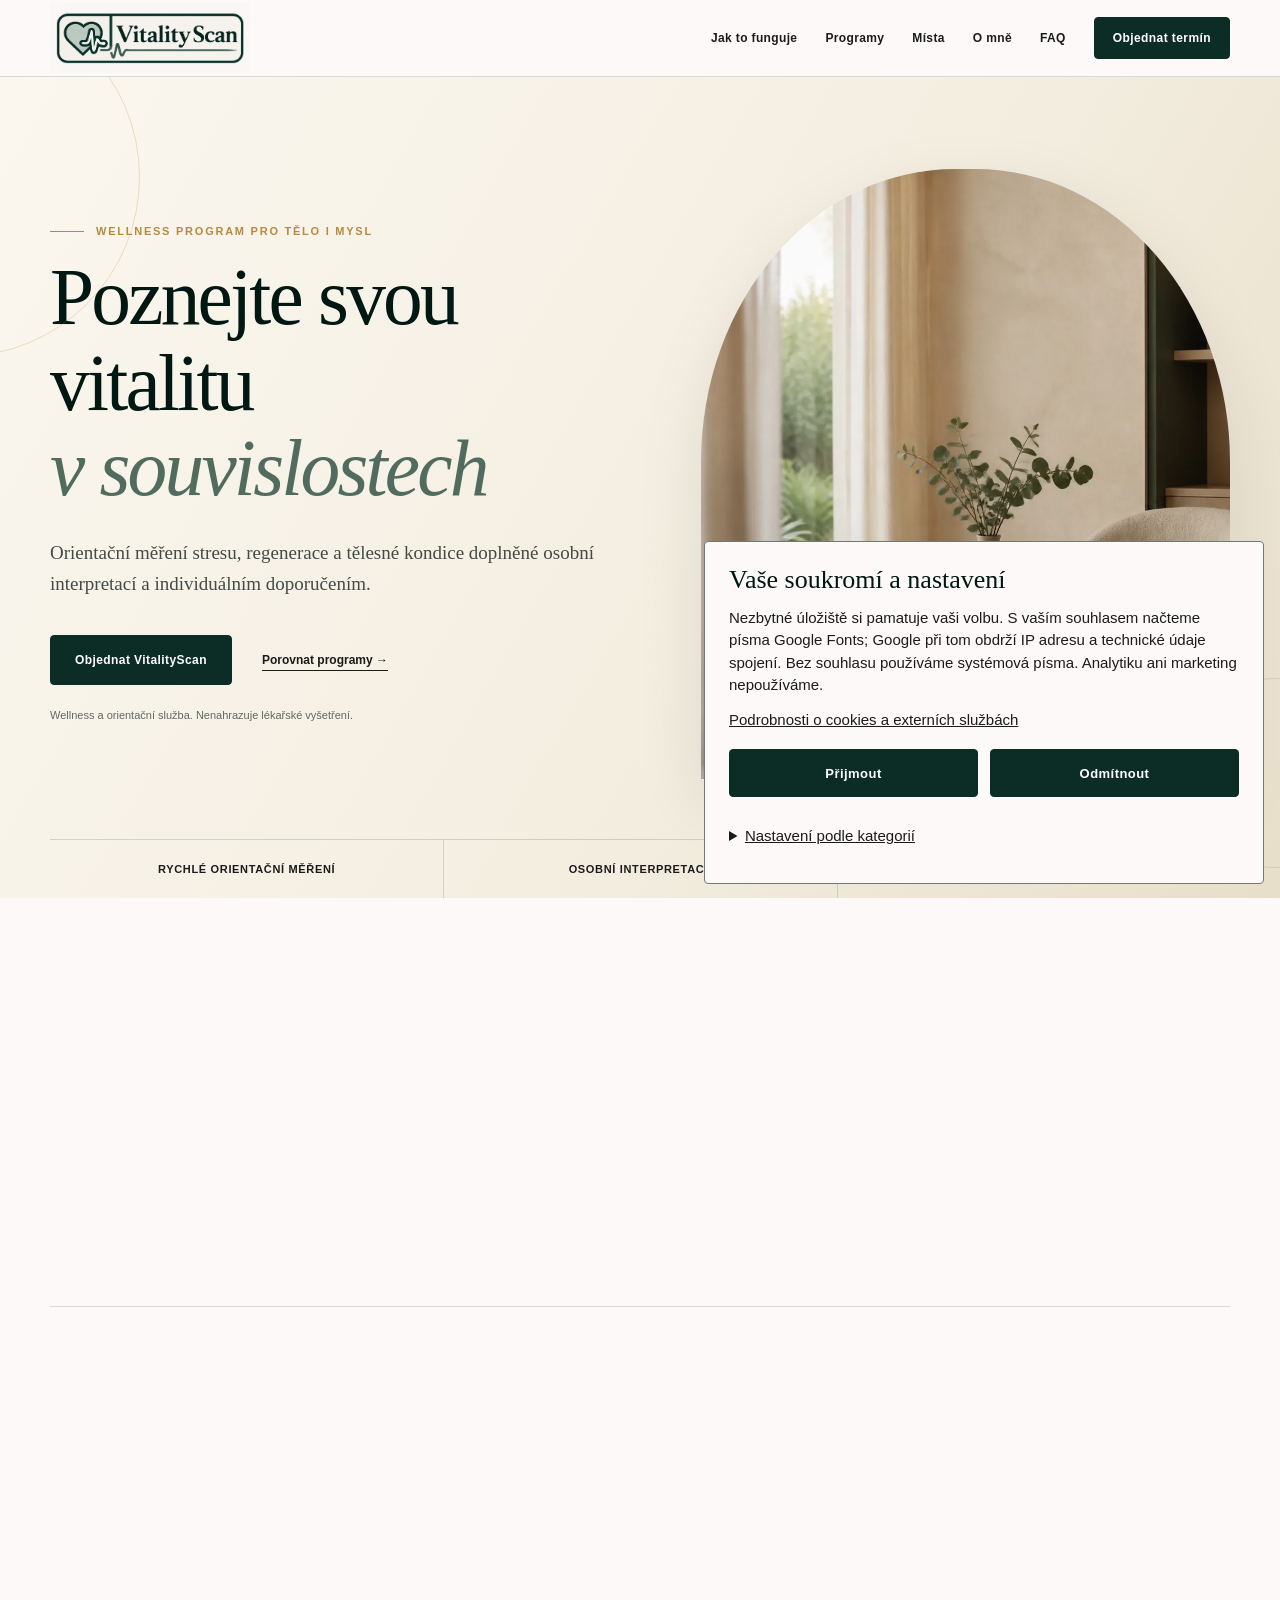
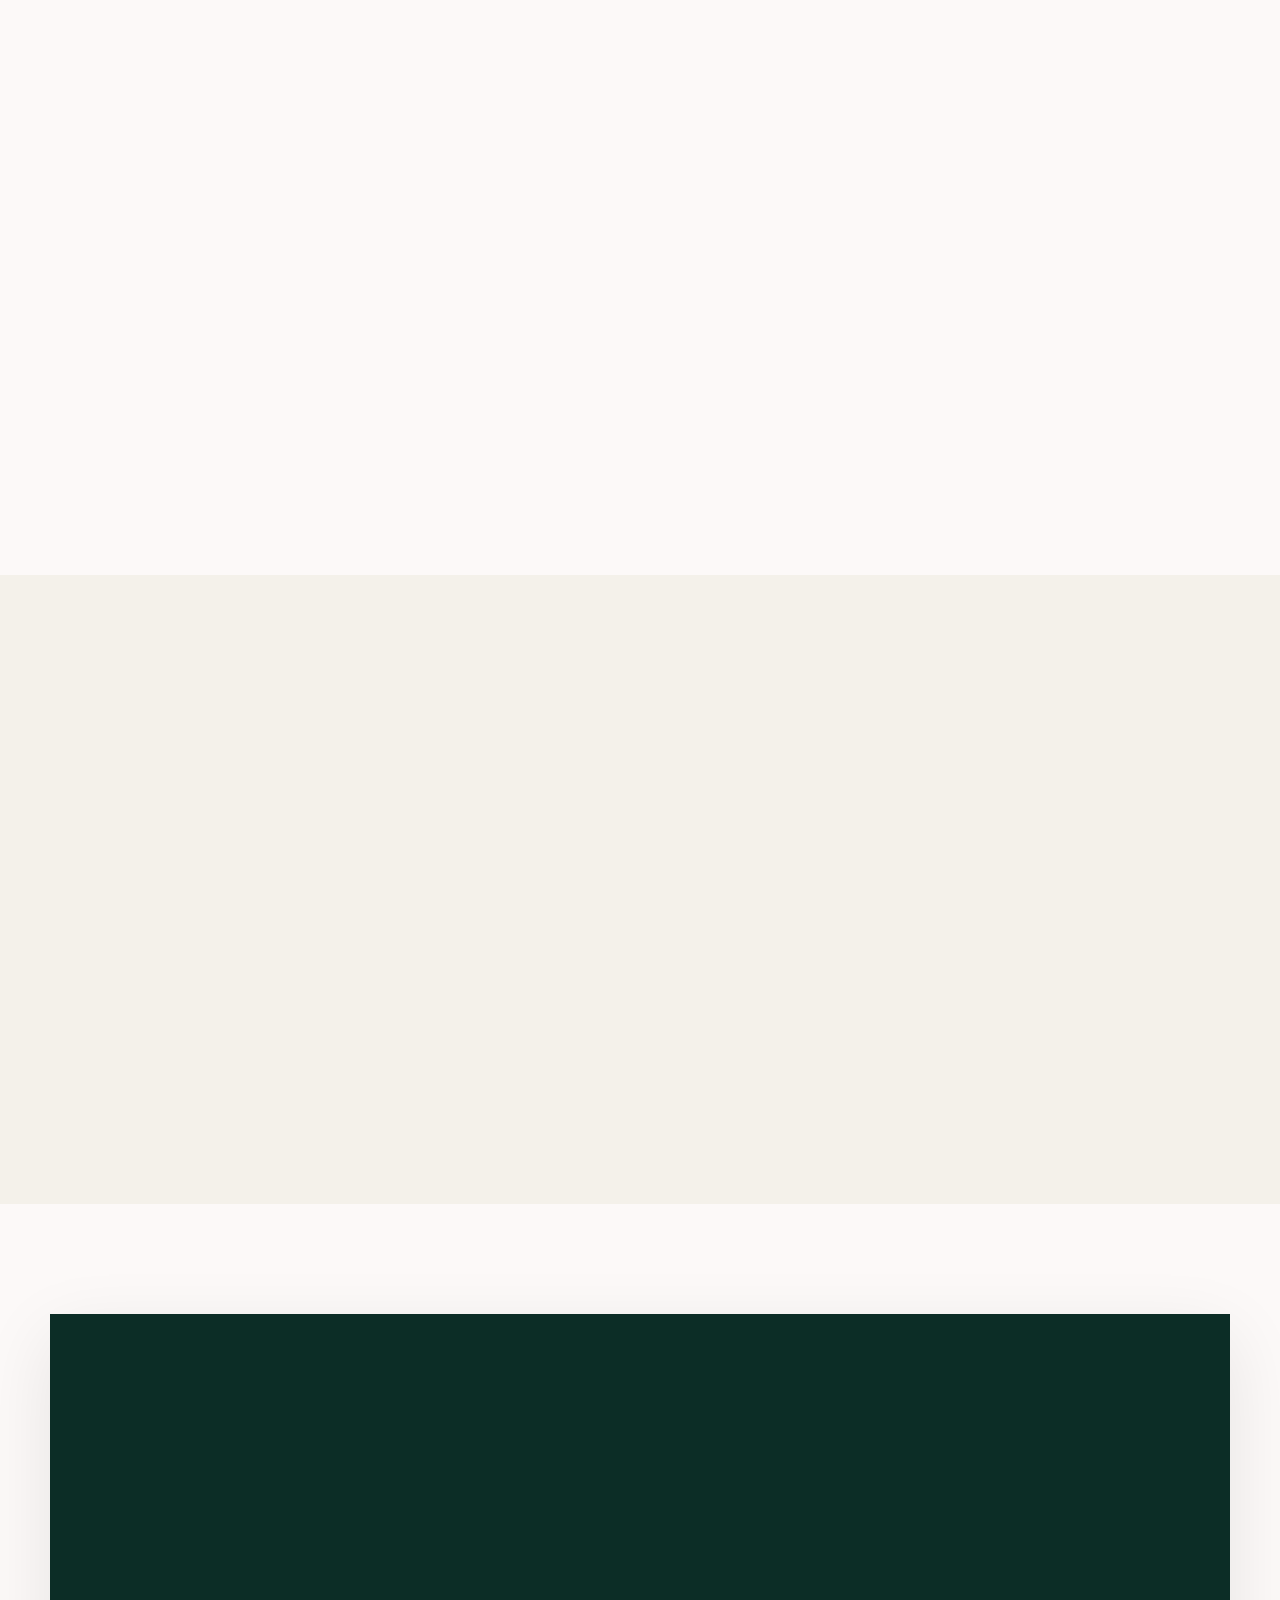
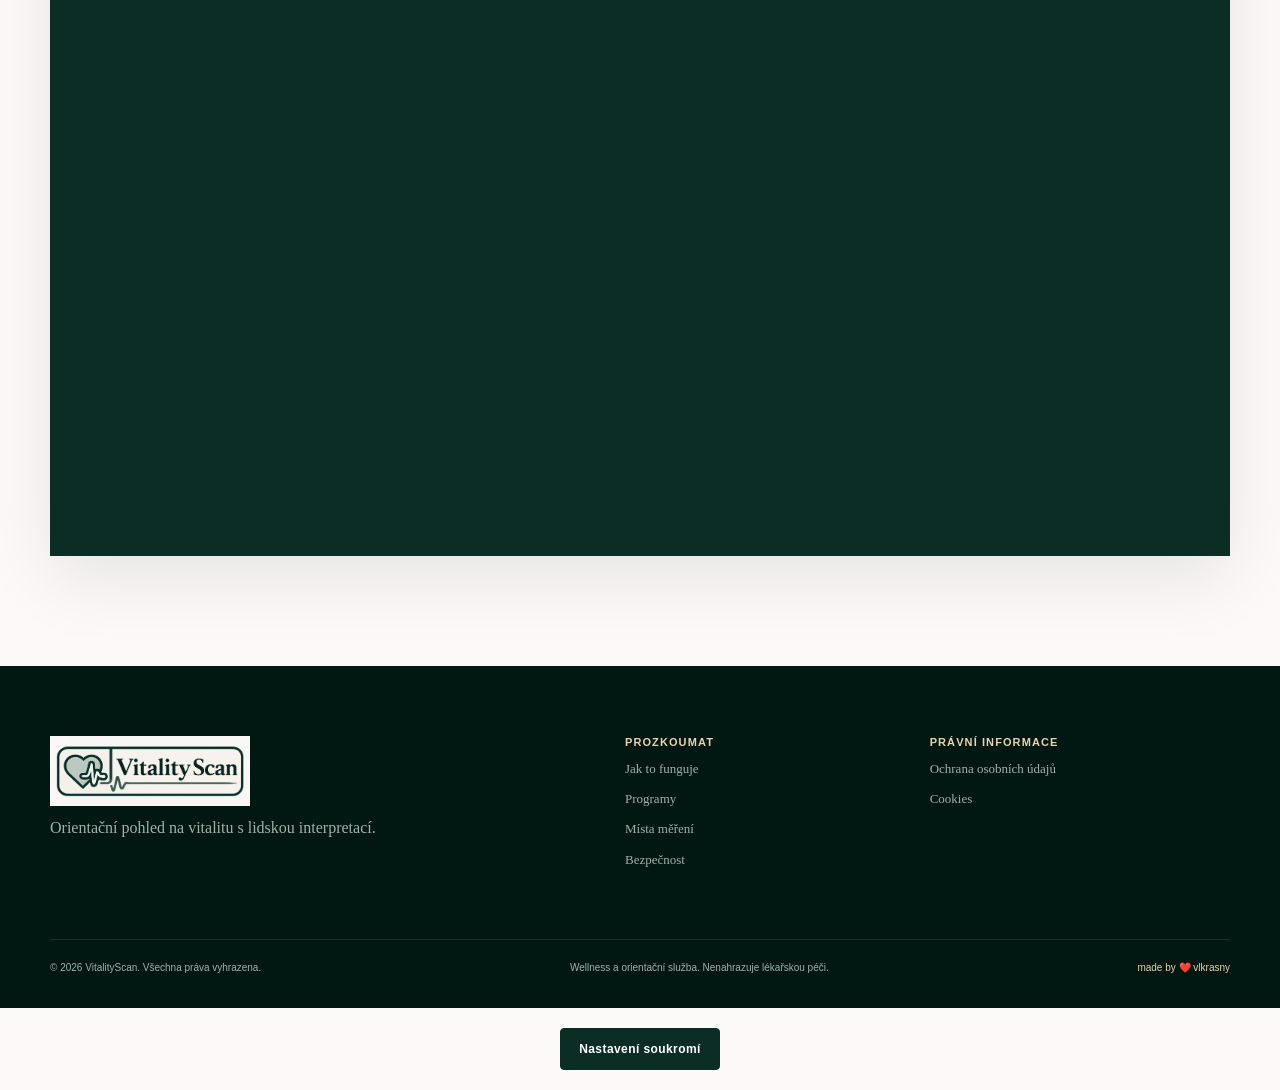
==== commit 80b8869e: "Add files via upload" ====
--- a/index.html
+++ b/index.html
@@ -120,6 +120,8 @@
         <div class="location-grid">
           <article class="location-card reveal"><p class="card-label">Skalná</p><h3>Studio komplexní péče ve Skalné</h3><p class="location-address"><span aria-hidden="true">⌖</span> Česká ulice, Skalná</p><a class="text-link" href="https://www.massage-skalna.eu/" target="_blank" rel="noopener noreferrer">Navštívit web <span aria-hidden="true">↗</span></a></article>
           <article class="location-card reveal"><p class="card-label">Karlovy Vary</p><h3>Masáže Vítězná</h3><p class="location-address"><span aria-hidden="true">⌖</span> Vítězná ulice, Karlovy Vary</p><a class="text-link" href="https://masazevitezna.cz/?ved=2ahUKEwjn5IOq4pCWAxXdhP0HHShbLwgQgU96BAgNEA8" target="_blank" rel="noopener noreferrer">Navštívit web <span aria-hidden="true">↗</span></a></article>
+          <article class="location-card reveal"><p class="card-label">Mýto</p><h3>Flowbe Studio</h3><p class="location-address"><span aria-hidden="true">⌖</span> Náměstí 1, 338 05 Mýto</p><a class="text-link" href="https://flowbe.cz/" target="_blank" rel="noopener noreferrer">Navštívit web <span aria-hidden="true">↗</span></a></article>
+          <article class="location-card reveal"><p class="card-label">Františkovy Lázně</p><h3>Jogovna Seeberg</h3><p class="location-address"><span aria-hidden="true">⌖</span> Poutko Ostroh 2, 350 02 Františkovy Lázně</p><a class="text-link" href="https://www.seeberg.cz/cs/info/jogovna-7syBi4" target="_blank" rel="noopener noreferrer">Navštívit web <span aria-hidden="true">↗</span></a></article>
         </div>
         <div class="partner-locations reveal">
           <div><p class="eyebrow light">Další místa</p><h3>Další spolupracující provozovny</h3><p>Konkrétní adresu a možnost měření vám potvrdíme při domluvě termínu.</p></div>
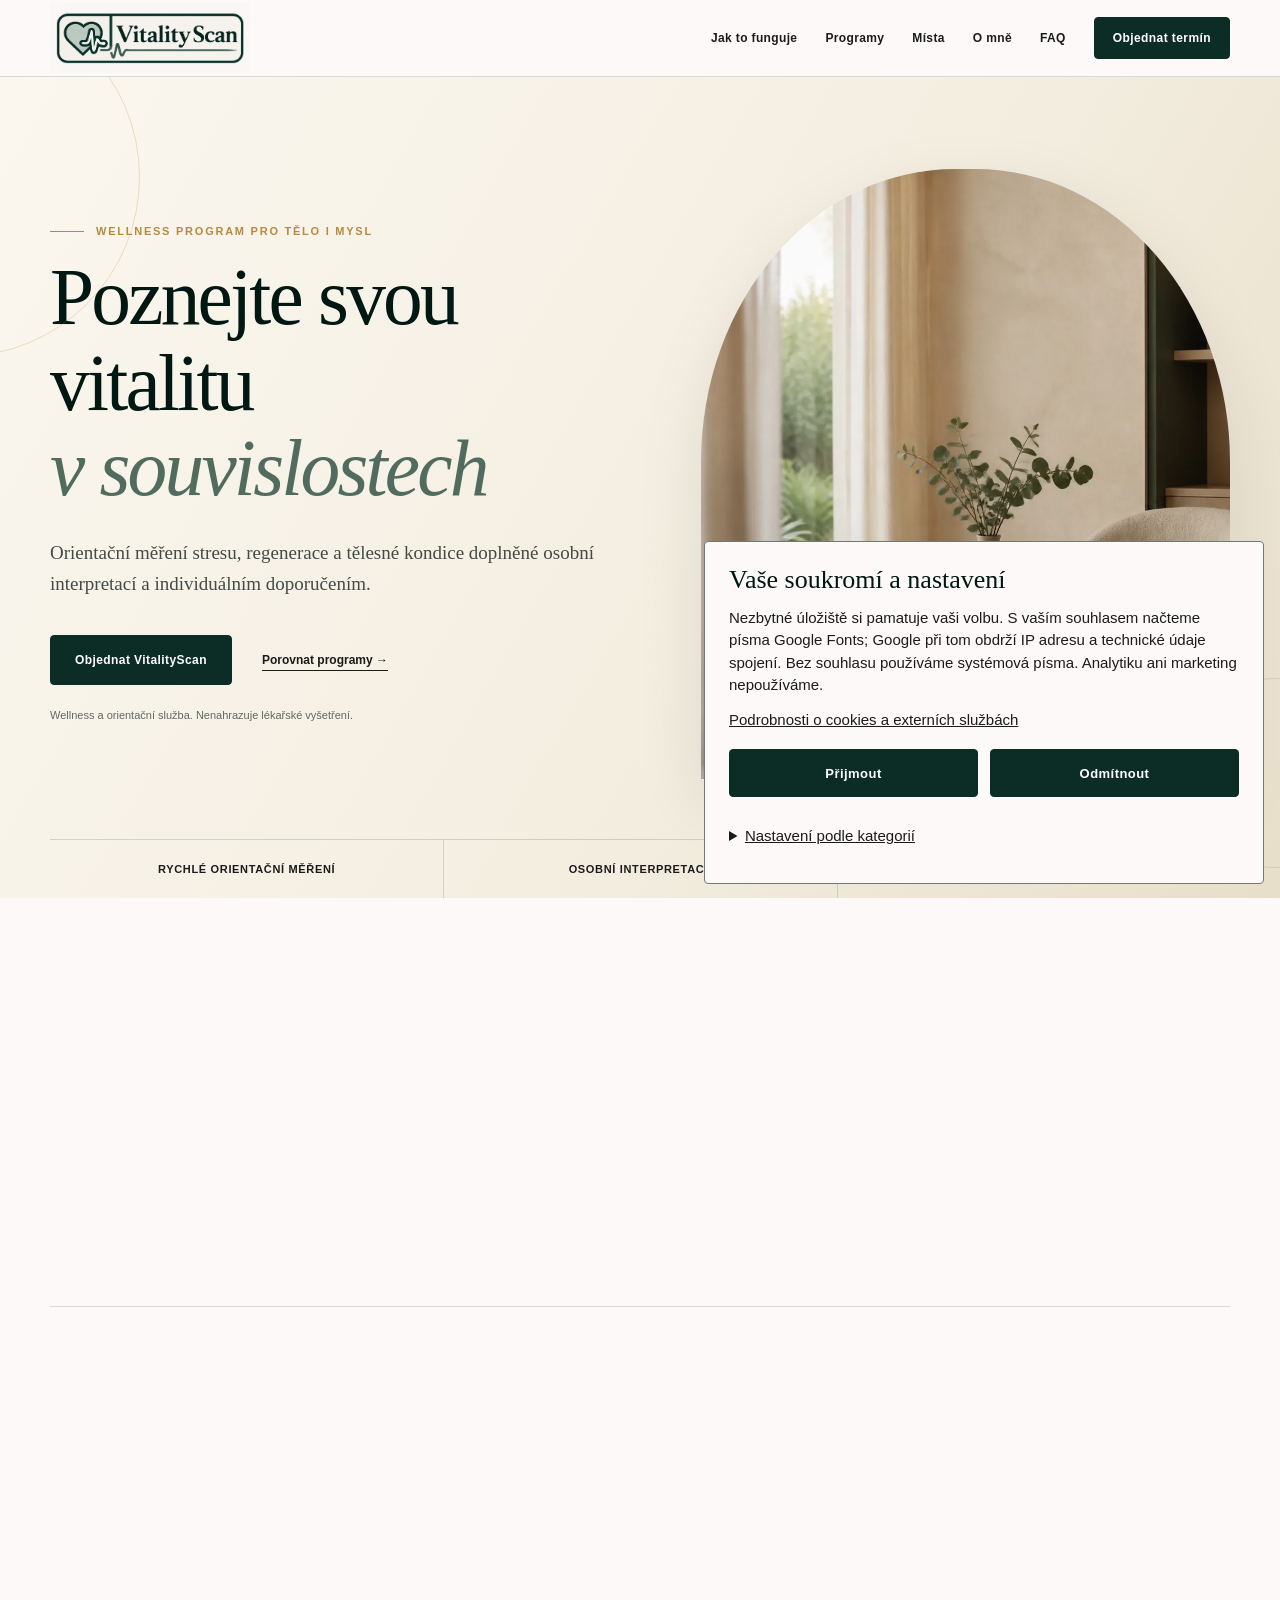
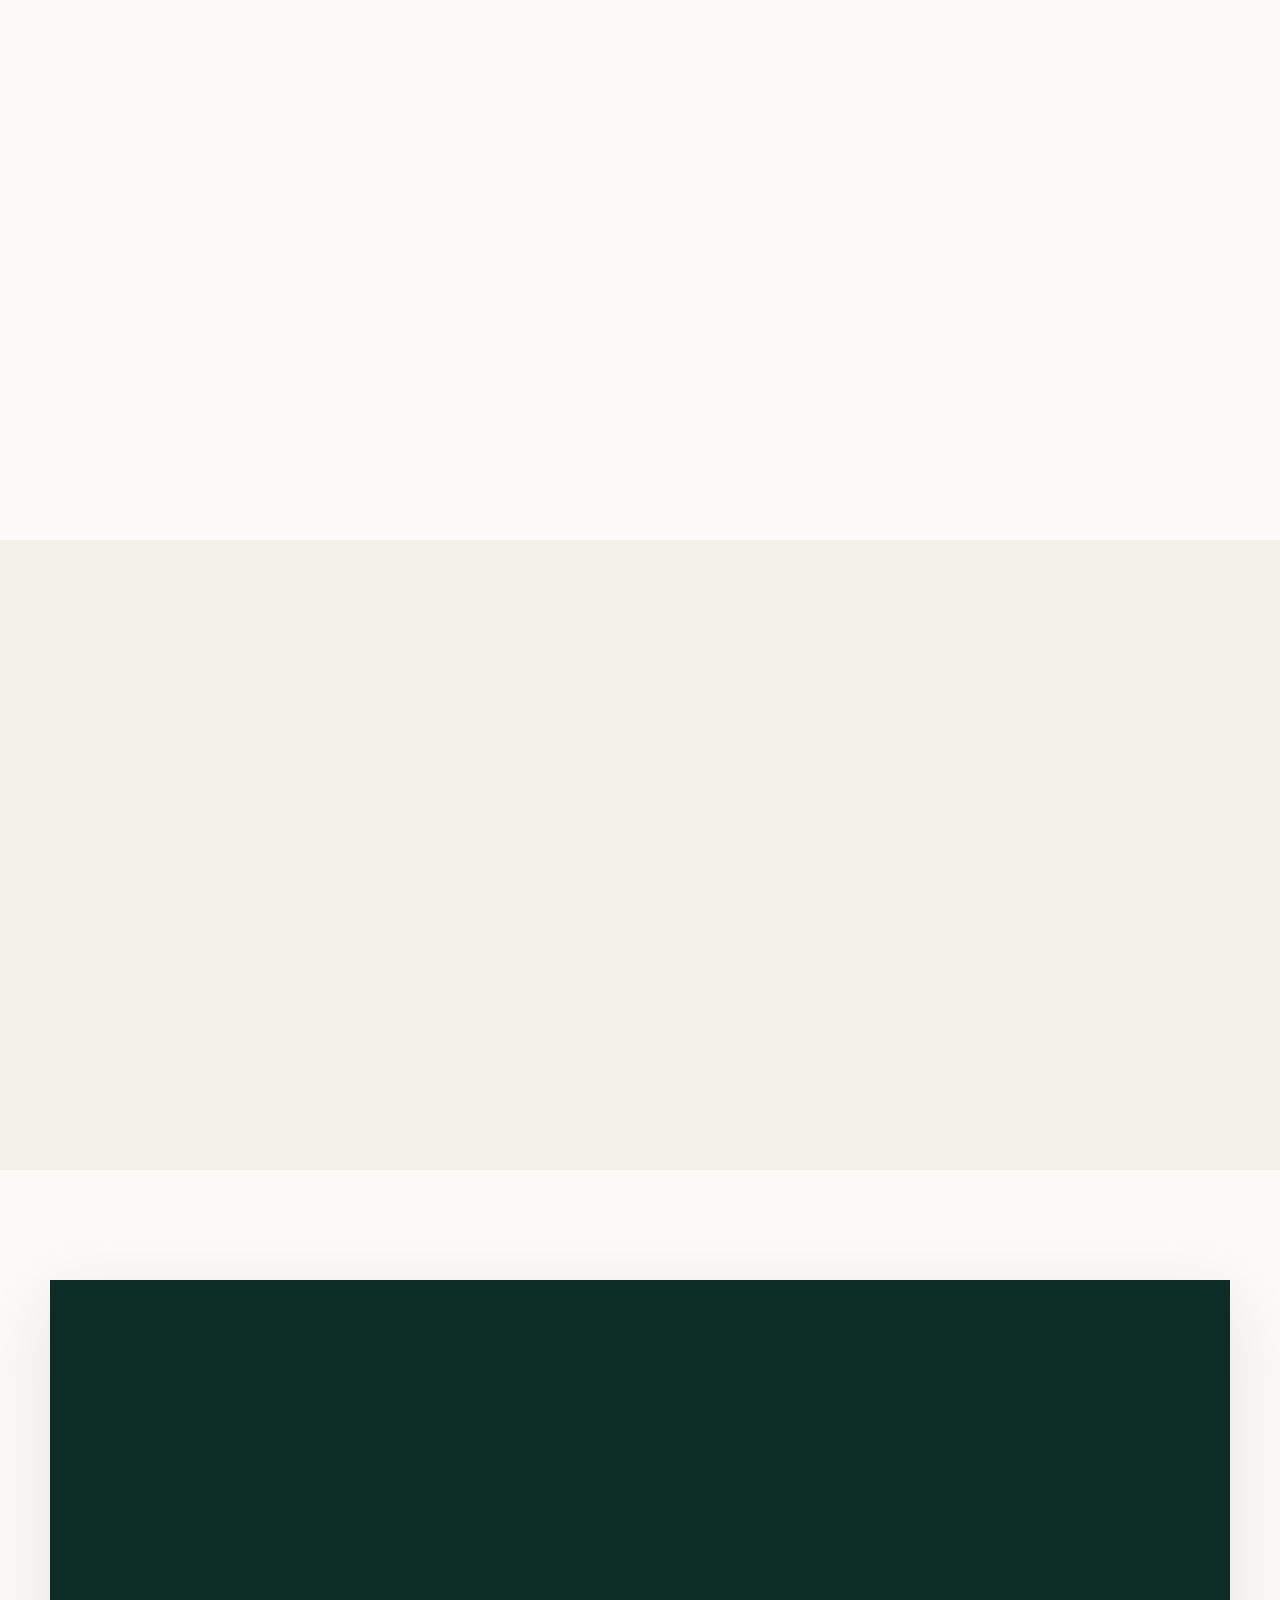
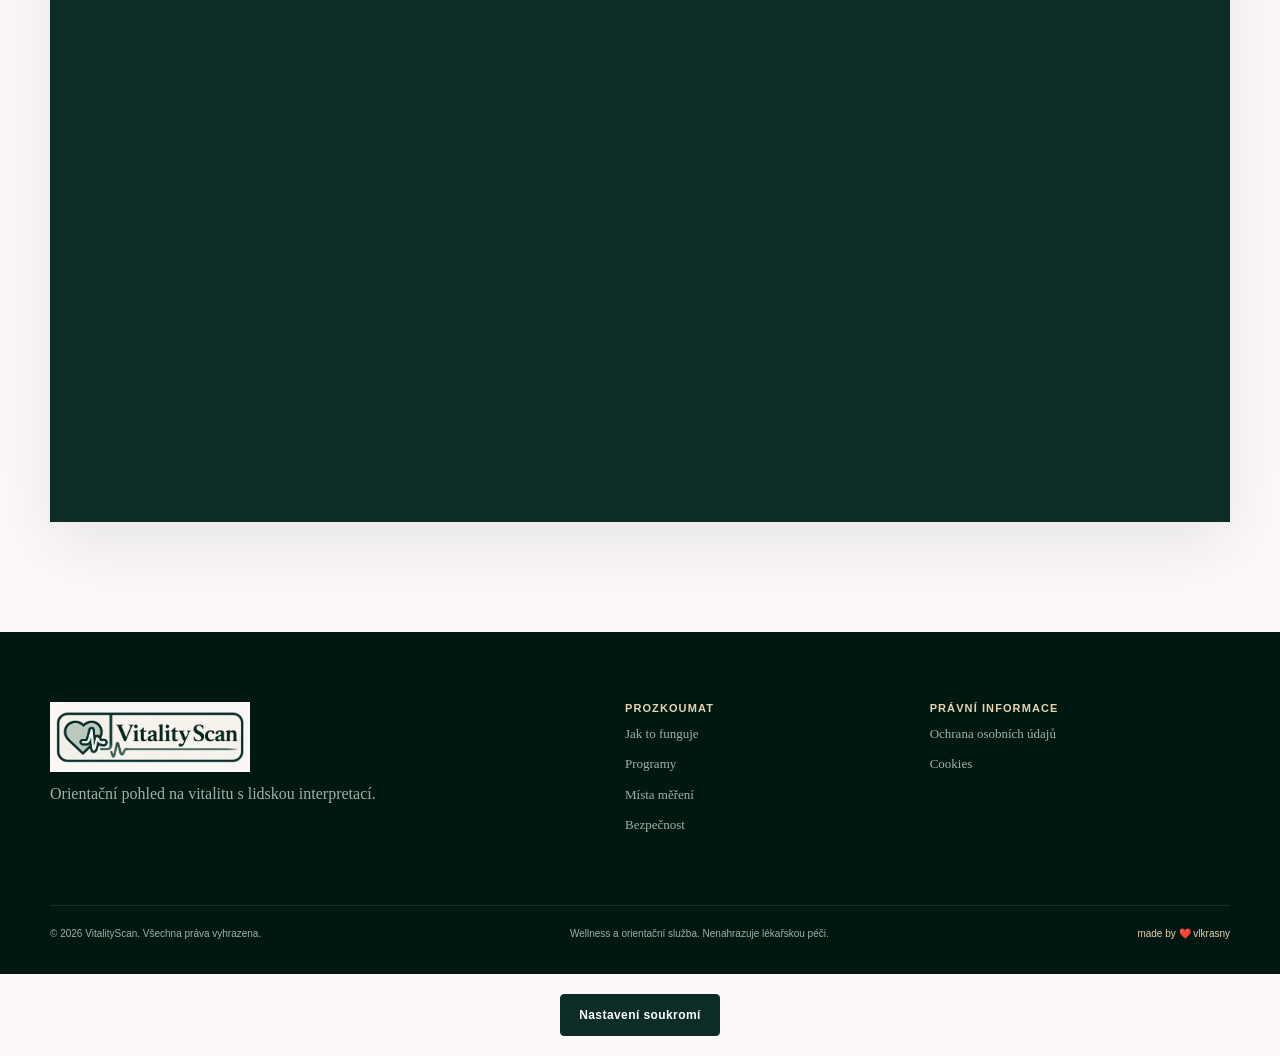
==== commit 413fb5e7: "Add files via upload" ====
--- a/index.html
+++ b/index.html
@@ -121,10 +121,10 @@
           <article class="location-card reveal"><p class="card-label">Skalná</p><h3>Studio komplexní péče ve Skalné</h3><p class="location-address"><span aria-hidden="true">⌖</span> Česká ulice, Skalná</p><a class="text-link" href="https://www.massage-skalna.eu/" target="_blank" rel="noopener noreferrer">Navštívit web <span aria-hidden="true">↗</span></a></article>
           <article class="location-card reveal"><p class="card-label">Karlovy Vary</p><h3>Masáže Vítězná</h3><p class="location-address"><span aria-hidden="true">⌖</span> Vítězná ulice, Karlovy Vary</p><a class="text-link" href="https://masazevitezna.cz/?ved=2ahUKEwjn5IOq4pCWAxXdhP0HHShbLwgQgU96BAgNEA8" target="_blank" rel="noopener noreferrer">Navštívit web <span aria-hidden="true">↗</span></a></article>
           <article class="location-card reveal"><p class="card-label">Mýto</p><h3>Flowbe Studio</h3><p class="location-address"><span aria-hidden="true">⌖</span> Náměstí 1, 338 05 Mýto</p><a class="text-link" href="https://flowbe.cz/" target="_blank" rel="noopener noreferrer">Navštívit web <span aria-hidden="true">↗</span></a></article>
-          <article class="location-card reveal"><p class="card-label">Františkovy Lázně</p><h3>Jogovna Seeberg</h3><p class="location-address"><span aria-hidden="true">⌖</span> Poutko Ostroh 2, 350 02 Františkovy Lázně</p><a class="text-link" href="https://www.seeberg.cz/cs/info/jogovna-7syBi4" target="_blank" rel="noopener noreferrer">Navštívit web <span aria-hidden="true">↗</span></a></article>
+          <article class="location-card reveal"><p class="card-label">Františkovy Lázně</p><h3>Jogovna Seeberg</h3><p class="location-address"><span aria-hidden="true">⌖</span> Poustka Ostroh 2, 350 02 Františkovy Lázně</p><a class="text-link" href="https://www.seeberg.cz/cs/info/jogovna-7syBi4" target="_blank" rel="noopener noreferrer">Navštívit web <span aria-hidden="true">↗</span></a></article>
         </div>
         <div class="partner-locations reveal">
-          <div><p class="eyebrow light">Další místa</p><h3>Další spolupracující provozovny</h3><p>Konkrétní adresu a možnost měření vám potvrdíme při domluvě termínu.</p></div>
+          <div><p class="eyebrow light">Další místa</p><h3>Další spolupracující</h3><p>Konkrétní adresu a možnost měření vám potvrdíme při domluvě termínu.</p></div>
           <div class="partner-links" aria-label="Další spolupracující místa">
             <a href="https://vyzivove-poradenstvi-2cd5b9.webnode.cz/" target="_blank" rel="noopener noreferrer"><span>Výživové poradenství</span><span aria-hidden="true">↗</span></a>
             <a href="https://tejpovani-katka.webnode.cz/" target="_blank" rel="noopener noreferrer"><span>Tejpování Katka</span><span aria-hidden="true">↗</span></a>
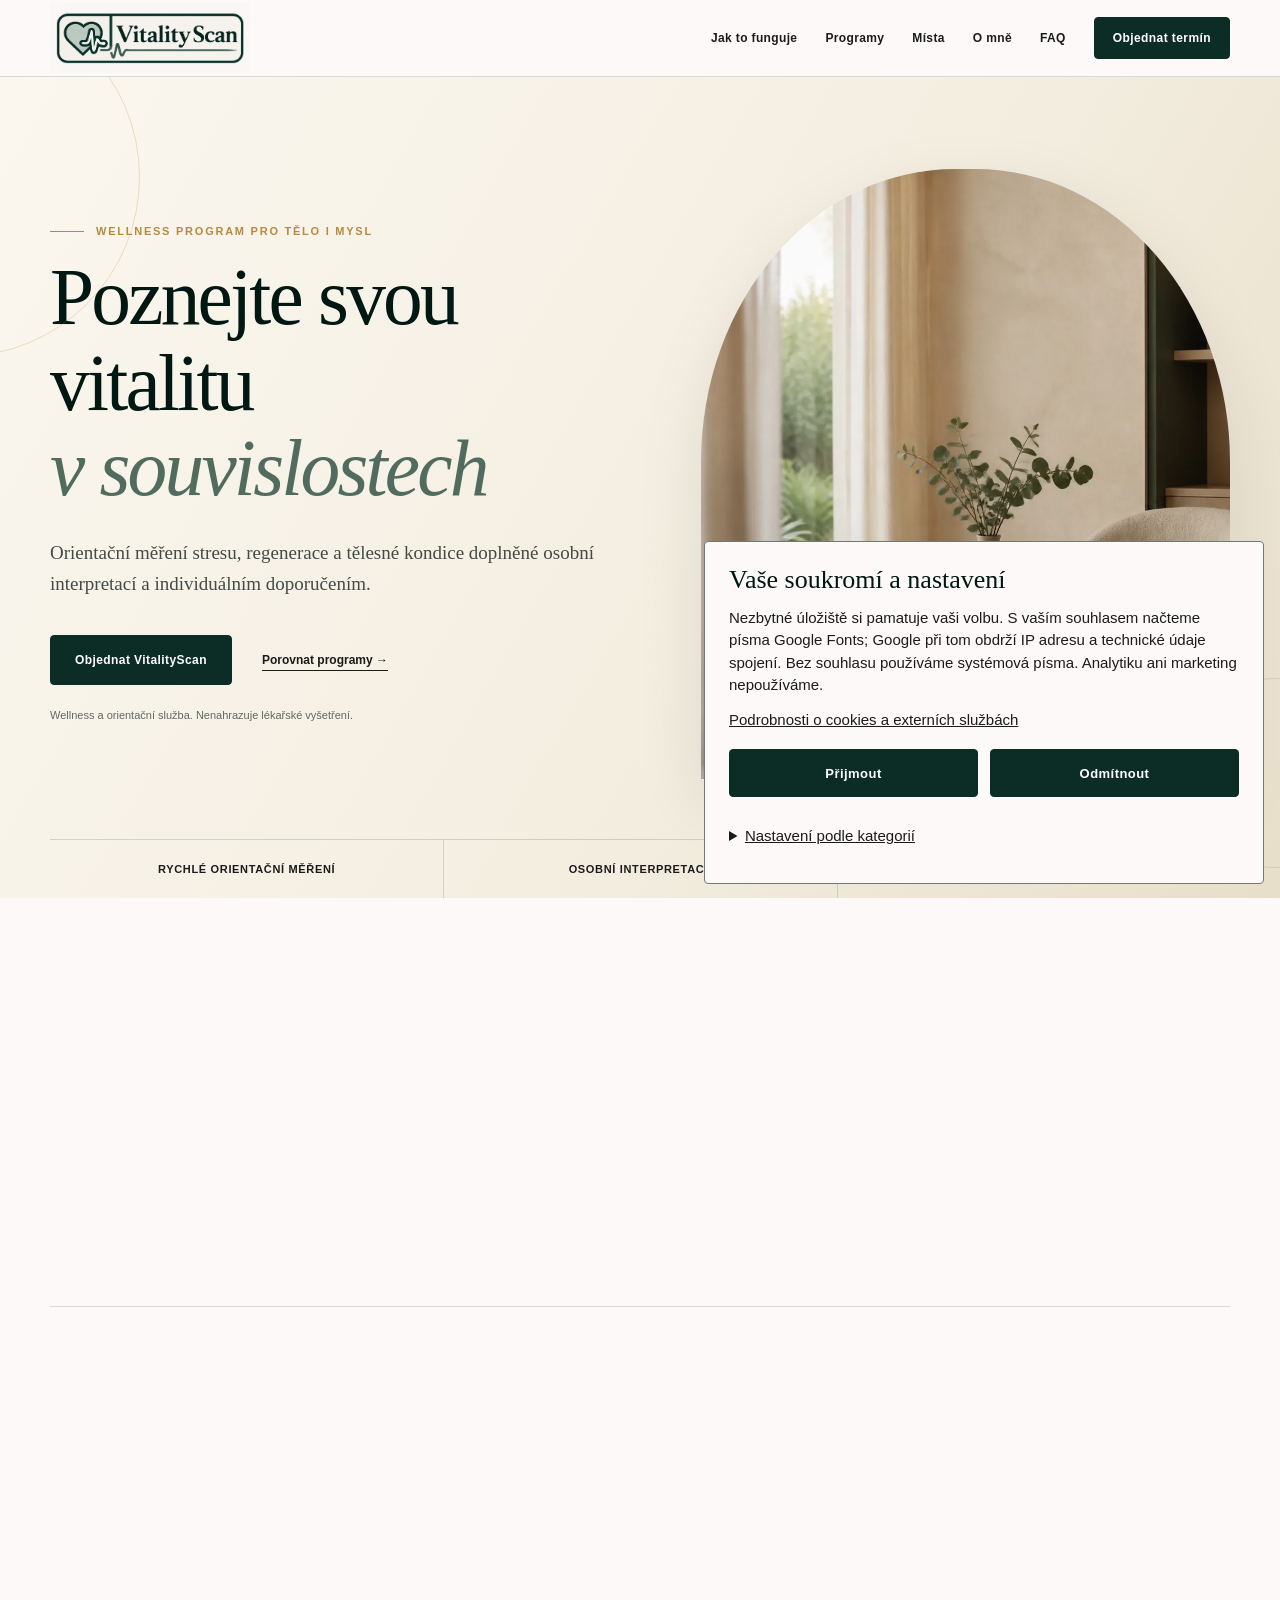
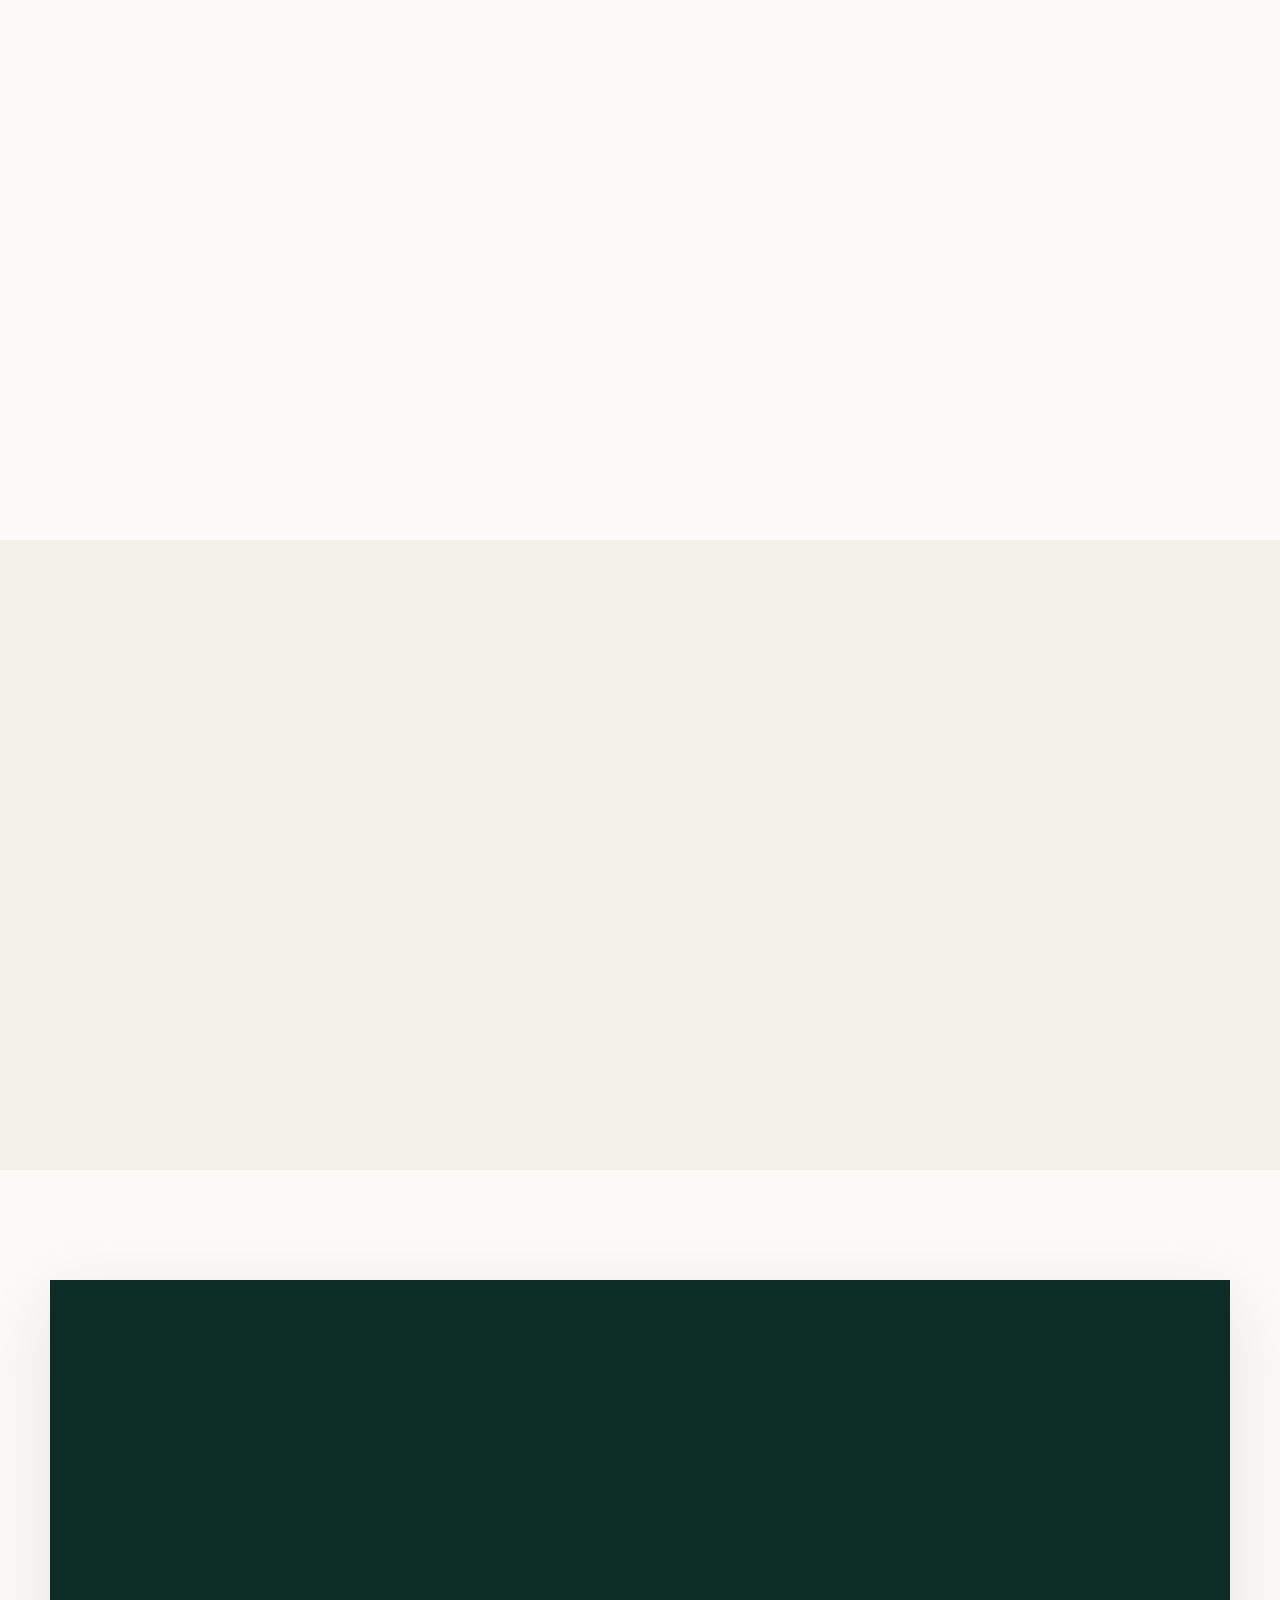
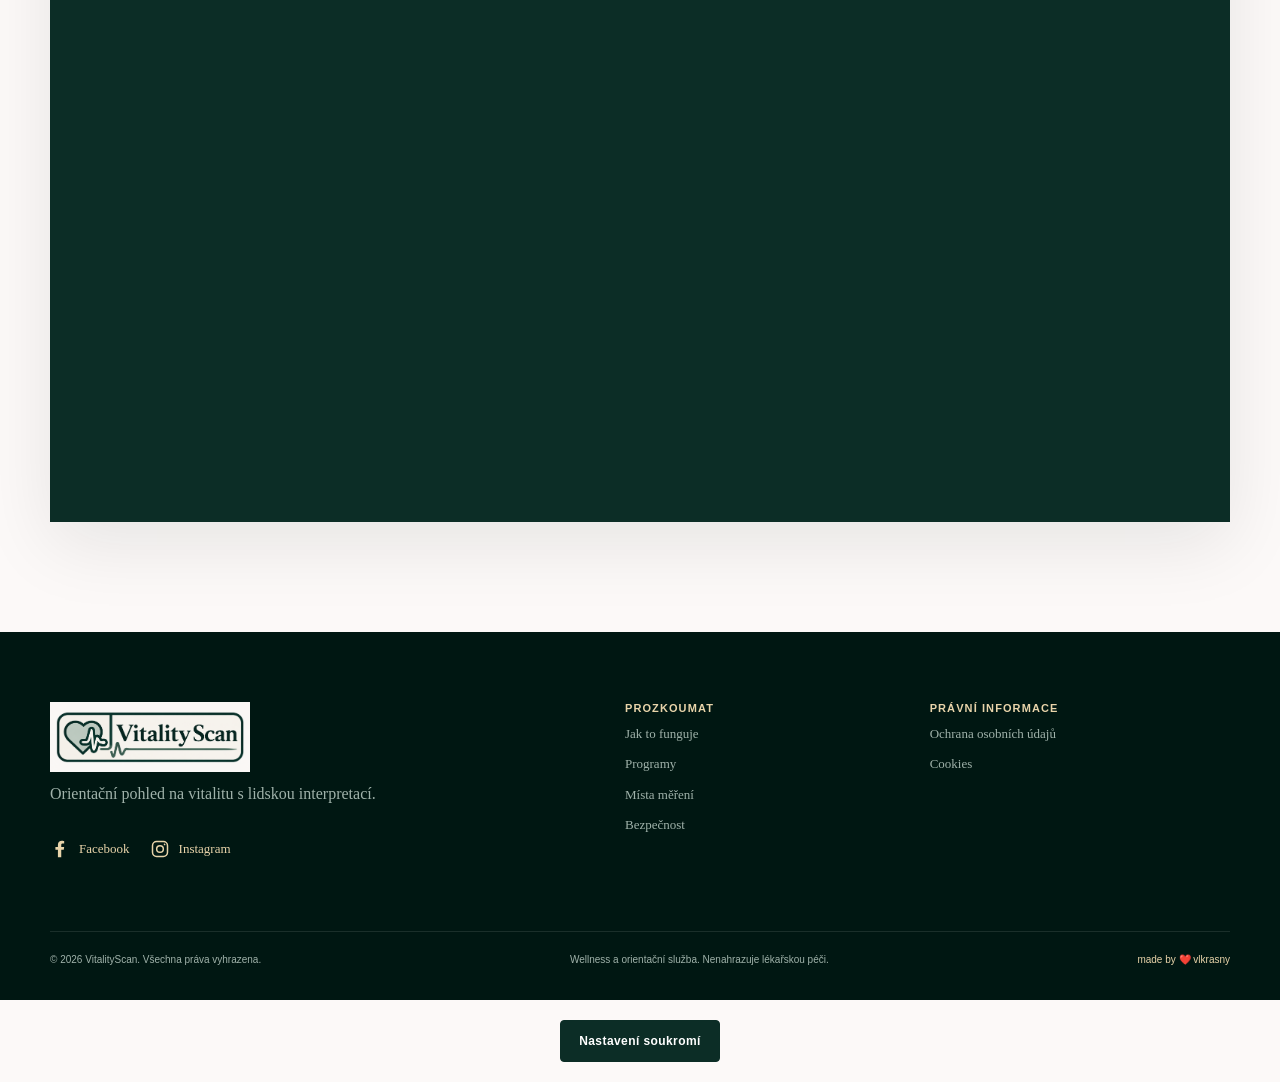
==== commit c127ddb0: "Add files via upload" ====
--- a/index.html
+++ b/index.html
@@ -185,7 +185,10 @@
   </main>
 
   <footer class="site-footer">
-    <div class="container footer-grid"><div><a class="brand footer-brand" href="#uvod"><img class="brand-logo" src="assets/images/logo-vitalityscan-uvod.png" alt="VitalityScan" width="2123" height="741"></a><p>Orientační pohled na vitalitu s lidskou interpretací.</p></div><div><h2>Prozkoumat</h2><a href="#jak-to-funguje">Jak to funguje</a><a href="#programy">Programy</a><a href="#mista">Místa měření</a><a href="#bezpecnost">Bezpečnost</a></div><div><h2>Právní informace</h2><a href="ochrana-osobnich-udaju.html">Ochrana osobních údajů</a><a href="cookies.html">Cookies</a></div></div>
+    <div class="container footer-grid"><div><a class="brand footer-brand" href="#uvod"><img class="brand-logo" src="assets/images/logo-vitalityscan-uvod.png" alt="VitalityScan" width="2123" height="741"></a><p>Orientační pohled na vitalitu s lidskou interpretací.</p><nav class="footer-social" aria-label="Sociální sítě">
+  <a href="https://www.facebook.com/profile.php?id=61594457528775"><svg width="20" height="20" viewBox="0 0 24 24" fill="currentColor" aria-hidden="true" focusable="false"><path d="M13.5 22v-9h3l.5-3.5h-3.5V7.3c0-1 .3-1.8 1.8-1.8H17V2.3c-.3 0-1.4-.3-2.7-.3-2.8 0-4.8 1.7-4.8 4.9v2.6H6.5V13h3v9z"/></svg><span>Facebook</span></a>
+  <a href="https://www.instagram.com/vitalityscancz/"><svg width="20" height="20" viewBox="0 0 24 24" fill="none" stroke="currentColor" stroke-width="1.8" aria-hidden="true" focusable="false"><rect x="3" y="3" width="18" height="18" rx="5"/><circle cx="12" cy="12" r="4"/><circle cx="17.5" cy="6.5" r="1" fill="currentColor" stroke="none"/></svg><span>Instagram</span></a>
+</nav></div><div><h2>Prozkoumat</h2><a href="#jak-to-funguje">Jak to funguje</a><a href="#programy">Programy</a><a href="#mista">Místa měření</a><a href="#bezpecnost">Bezpečnost</a></div><div><h2>Právní informace</h2><a href="ochrana-osobnich-udaju.html">Ochrana osobních údajů</a><a href="cookies.html">Cookies</a></div></div>
     <div class="container footer-bottom"><p>© <span id="year"></span> VitalityScan. Všechna práva vyhrazena.</p><p>Wellness a orientační služba. Nenahrazuje lékařskou péči.</p><p><a class="footer-credit" href="https://vlkrasny.cz" target="_blank" rel="noopener noreferrer">made by <span aria-hidden="true">❤️</span><span class="sr-only">s láskou</span> vlkrasny</a></p></div>
   </footer>
 <div class="consent-footer"><button class="button button-small" type="button" data-consent-open hidden>Nastavení soukromí</button><noscript>Nepovinné služby jsou vypnuté. Nastavení souhlasu vyžaduje JavaScript.</noscript></div>
--- a/styles.css
+++ b/styles.css
@@ -180,3 +180,9 @@
 .consent-panel fieldset{margin:12px 0;padding:12px;border:1px solid #717976}
 .consent-panel label{display:flex;align-items:center;gap:10px;padding:10px 0}
 .consent-panel input{width:20px;height:20px;flex-shrink:0;accent-color:#0c2d26}
+
+/* Social links use local SVG icons and remain available without JavaScript. */
+.footer-social{display:flex;flex-wrap:wrap;gap:8px 20px;margin-top:20px}
+.footer-grid .footer-social a{display:inline-flex;align-items:center;gap:9px;min-height:44px;margin:0;color:var(--gold-light)}
+.footer-social svg{flex:0 0 20px}
+.footer-grid .footer-social a:hover{color:#fff;text-decoration:underline;text-underline-offset:4px}
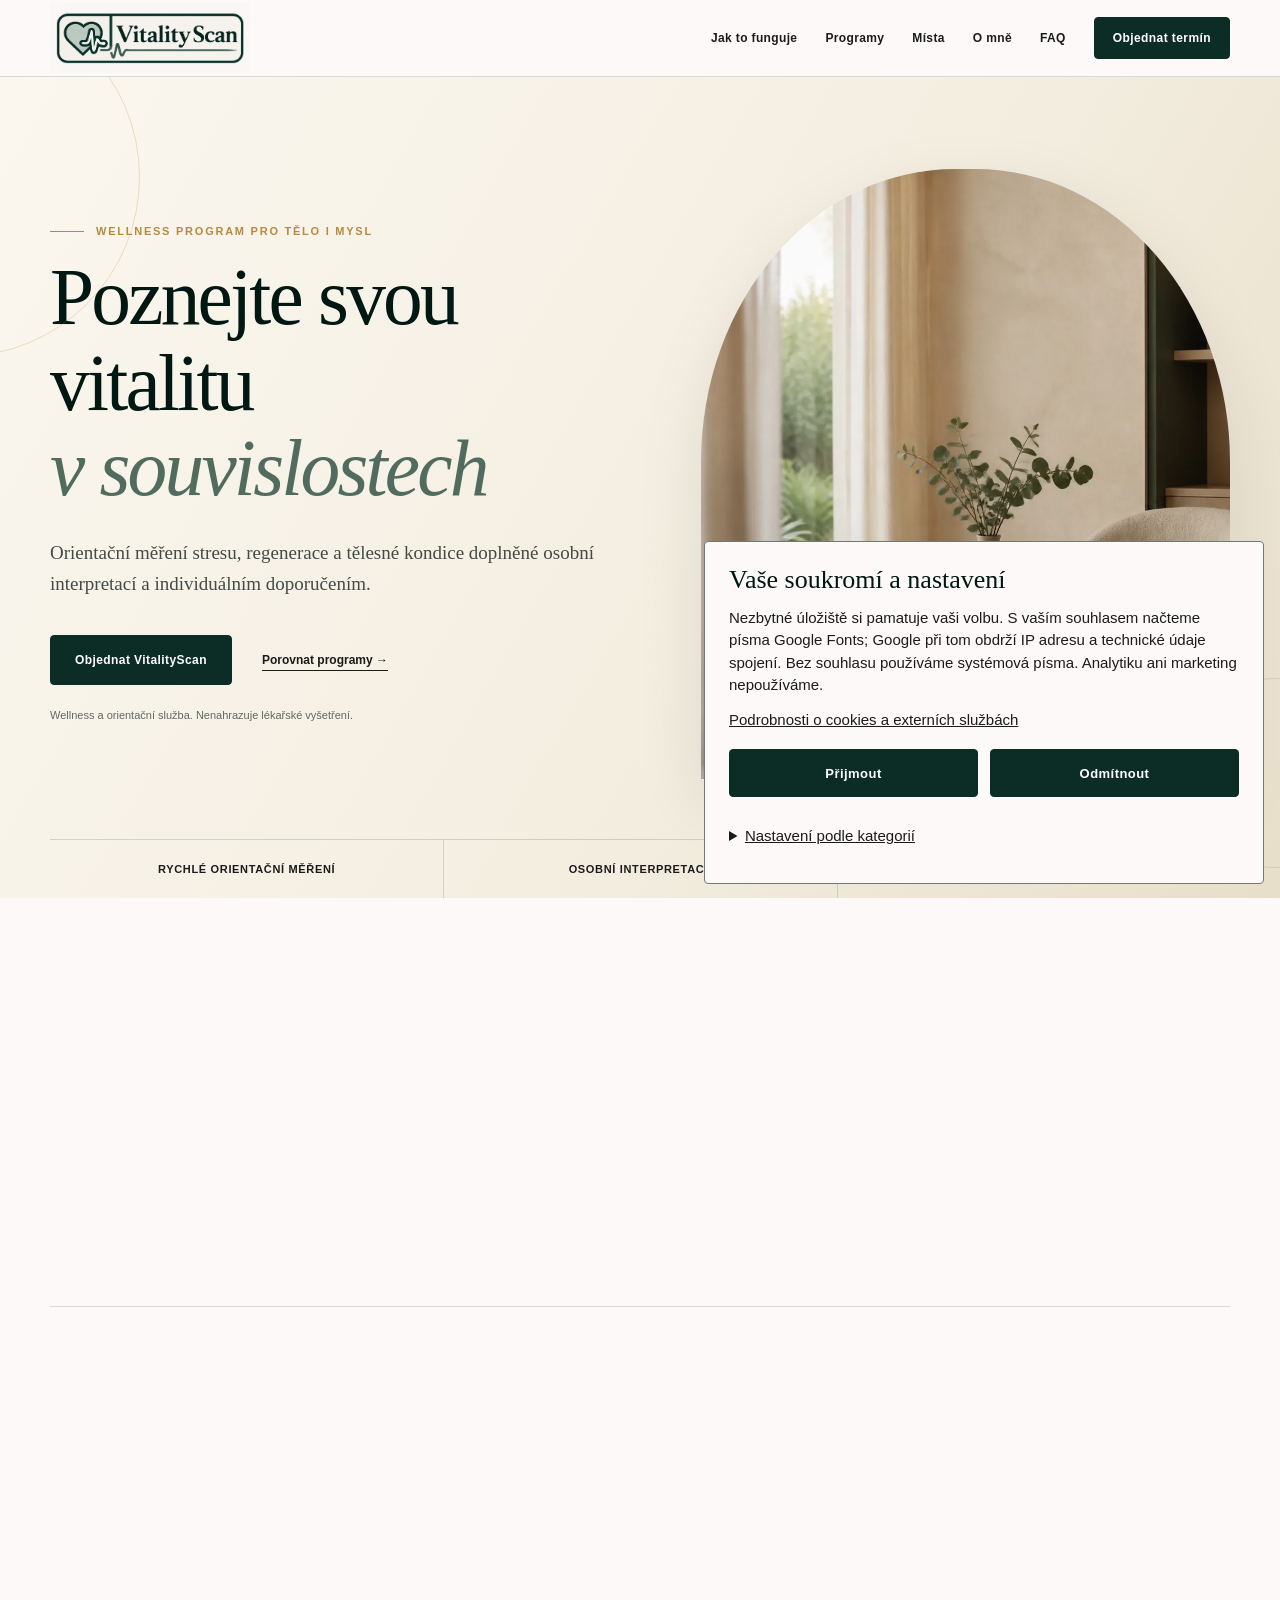
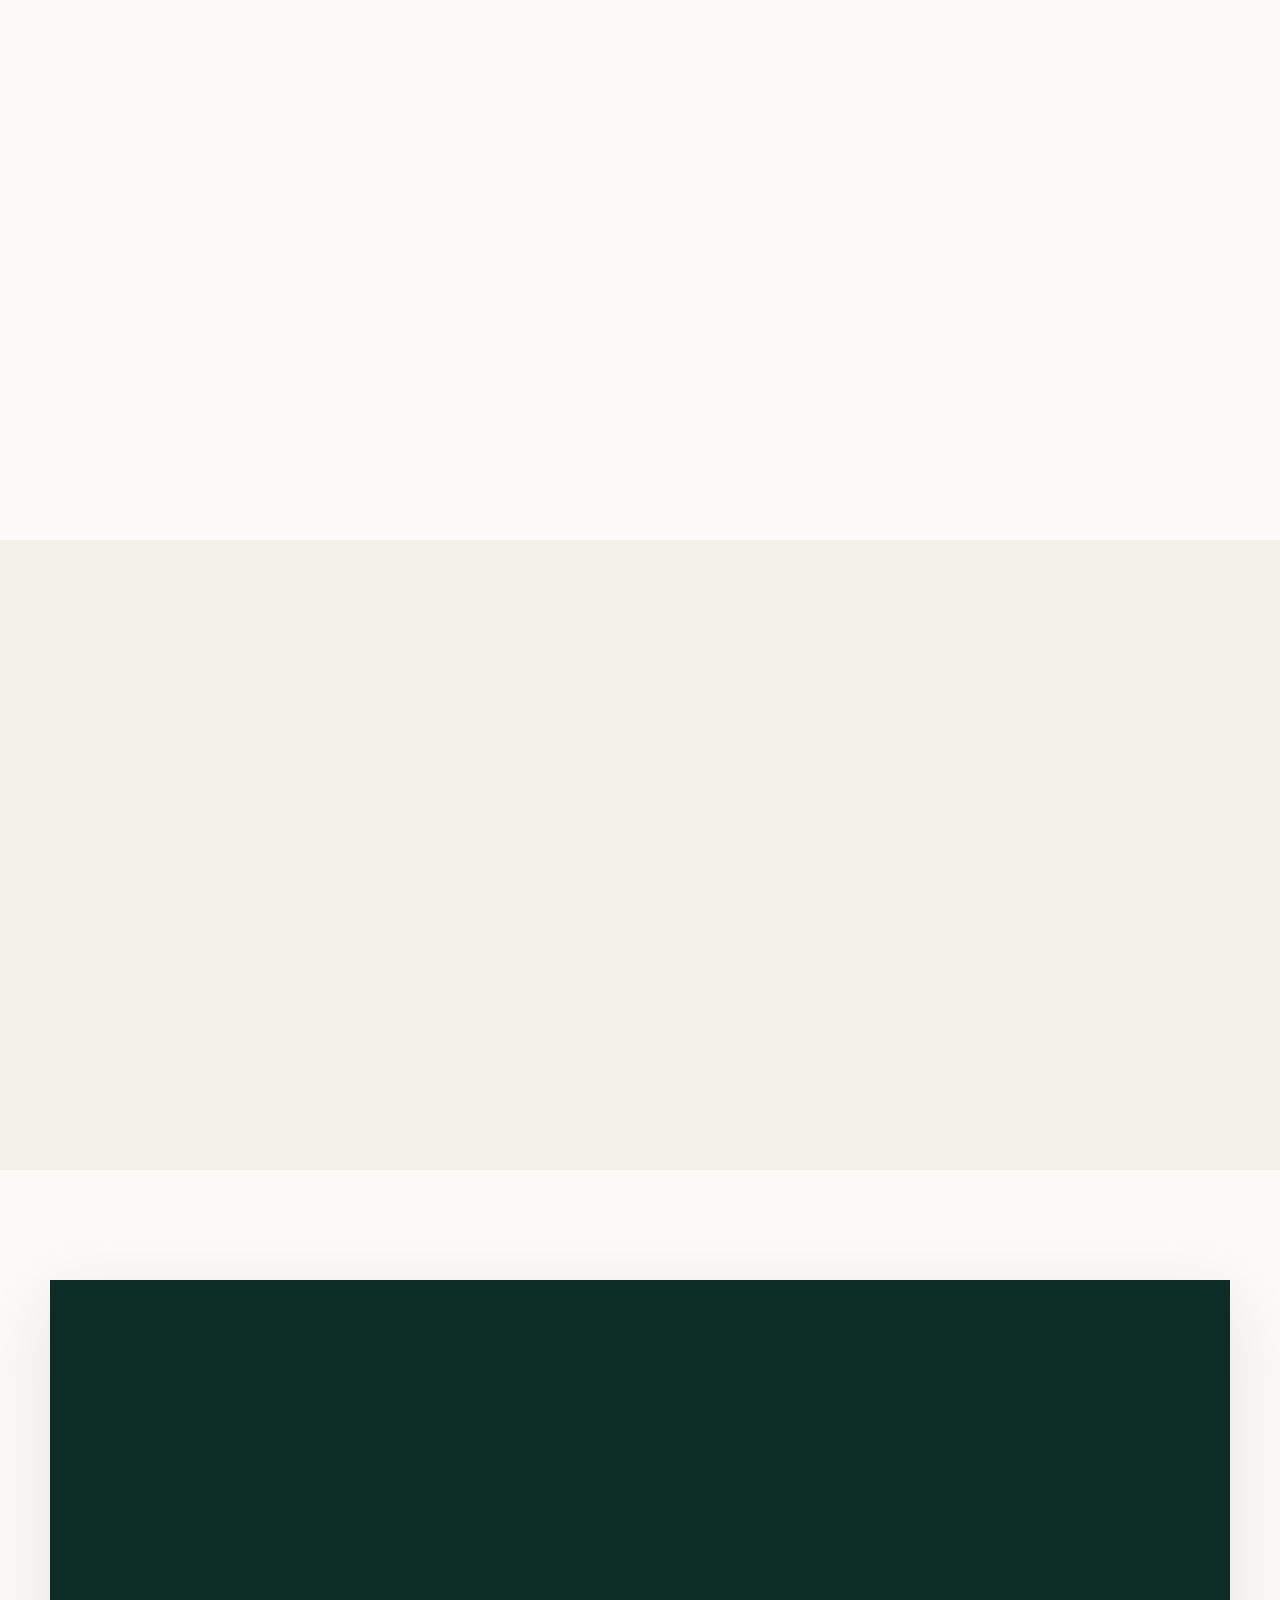
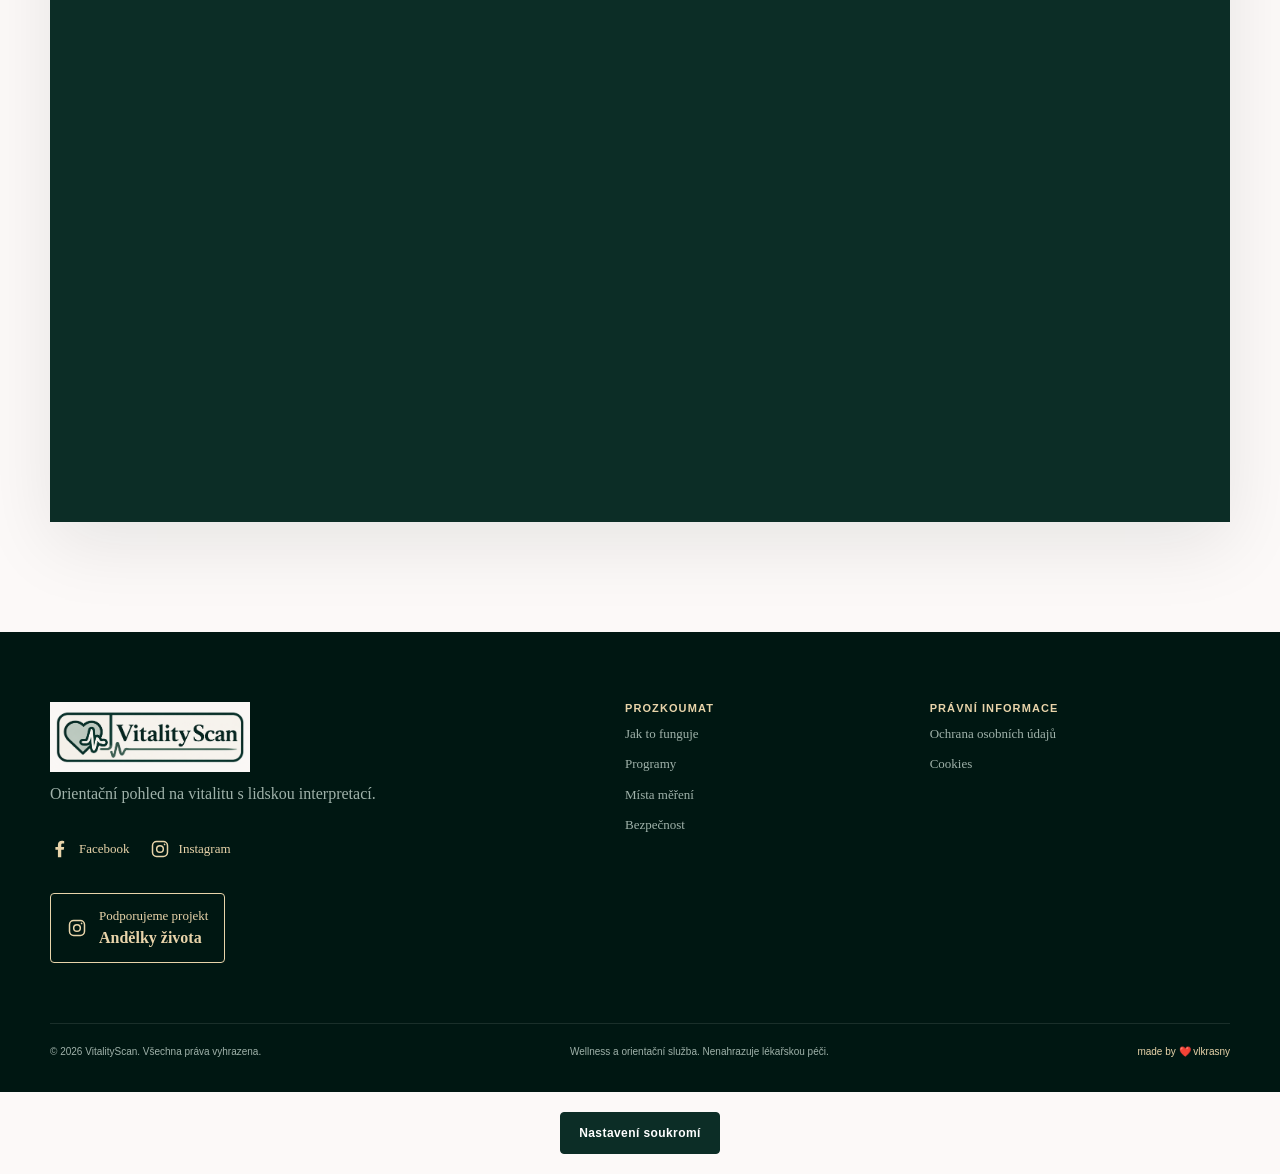
==== commit 79ce887f: "Add files via upload" ====
--- a/index.html
+++ b/index.html
@@ -188,7 +188,7 @@
     <div class="container footer-grid"><div><a class="brand footer-brand" href="#uvod"><img class="brand-logo" src="assets/images/logo-vitalityscan-uvod.png" alt="VitalityScan" width="2123" height="741"></a><p>Orientační pohled na vitalitu s lidskou interpretací.</p><nav class="footer-social" aria-label="Sociální sítě">
   <a href="https://www.facebook.com/profile.php?id=61594457528775"><svg width="20" height="20" viewBox="0 0 24 24" fill="currentColor" aria-hidden="true" focusable="false"><path d="M13.5 22v-9h3l.5-3.5h-3.5V7.3c0-1 .3-1.8 1.8-1.8H17V2.3c-.3 0-1.4-.3-2.7-.3-2.8 0-4.8 1.7-4.8 4.9v2.6H6.5V13h3v9z"/></svg><span>Facebook</span></a>
   <a href="https://www.instagram.com/vitalityscancz/"><svg width="20" height="20" viewBox="0 0 24 24" fill="none" stroke="currentColor" stroke-width="1.8" aria-hidden="true" focusable="false"><rect x="3" y="3" width="18" height="18" rx="5"/><circle cx="12" cy="12" r="4"/><circle cx="17.5" cy="6.5" r="1" fill="currentColor" stroke="none"/></svg><span>Instagram</span></a>
-</nav></div><div><h2>Prozkoumat</h2><a href="#jak-to-funguje">Jak to funguje</a><a href="#programy">Programy</a><a href="#mista">Místa měření</a><a href="#bezpecnost">Bezpečnost</a></div><div><h2>Právní informace</h2><a href="ochrana-osobnich-udaju.html">Ochrana osobních údajů</a><a href="cookies.html">Cookies</a></div></div>
+</nav><p class="footer-support"><a href="https://www.instagram.com/andelky_zivota_2026?utm_source=qr&amp;stkn=MW5oNnlwcmx2c3czNg=="><svg width="20" height="20" viewBox="0 0 24 24" fill="none" stroke="currentColor" stroke-width="1.8" aria-hidden="true" focusable="false"><rect x="3" y="3" width="18" height="18" rx="5"/><circle cx="12" cy="12" r="4"/><circle cx="17.5" cy="6.5" r="1" fill="currentColor" stroke="none"/></svg><span>Podporujeme projekt <strong>Andělky života</strong></span></a></p></div><div><h2>Prozkoumat</h2><a href="#jak-to-funguje">Jak to funguje</a><a href="#programy">Programy</a><a href="#mista">Místa měření</a><a href="#bezpecnost">Bezpečnost</a></div><div><h2>Právní informace</h2><a href="ochrana-osobnich-udaju.html">Ochrana osobních údajů</a><a href="cookies.html">Cookies</a></div></div>
     <div class="container footer-bottom"><p>© <span id="year"></span> VitalityScan. Všechna práva vyhrazena.</p><p>Wellness a orientační služba. Nenahrazuje lékařskou péči.</p><p><a class="footer-credit" href="https://vlkrasny.cz" target="_blank" rel="noopener noreferrer">made by <span aria-hidden="true">❤️</span><span class="sr-only">s láskou</span> vlkrasny</a></p></div>
   </footer>
 <div class="consent-footer"><button class="button button-small" type="button" data-consent-open hidden>Nastavení soukromí</button><noscript>Nepovinné služby jsou vypnuté. Nastavení souhlasu vyžaduje JavaScript.</noscript></div>
--- a/styles.css
+++ b/styles.css
@@ -185,4 +185,7 @@
 .footer-social{display:flex;flex-wrap:wrap;gap:8px 20px;margin-top:20px}
 .footer-grid .footer-social a{display:inline-flex;align-items:center;gap:9px;min-height:44px;margin:0;color:var(--gold-light)}
 .footer-social svg{flex:0 0 20px}
-.footer-grid .footer-social a:hover{color:#fff;text-decoration:underline;text-underline-offset:4px}+.footer-grid .footer-social a:hover{color:#fff;text-decoration:underline;text-underline-offset:4px}
+.footer-support{margin:22px 0 0}
+.footer-grid .footer-support a{display:inline-flex;align-items:center;gap:12px;min-height:48px;margin:0;padding:12px 16px;border:1px solid var(--gold-light);border-radius:4px;color:var(--gold-light);font-size:13px;line-height:1.5;text-decoration:none}
+.footer-support svg{flex:0 0 20px}.footer-support strong{display:block;font-size:16px}.footer-grid .footer-support a:hover{color:#fff;border-color:#fff}
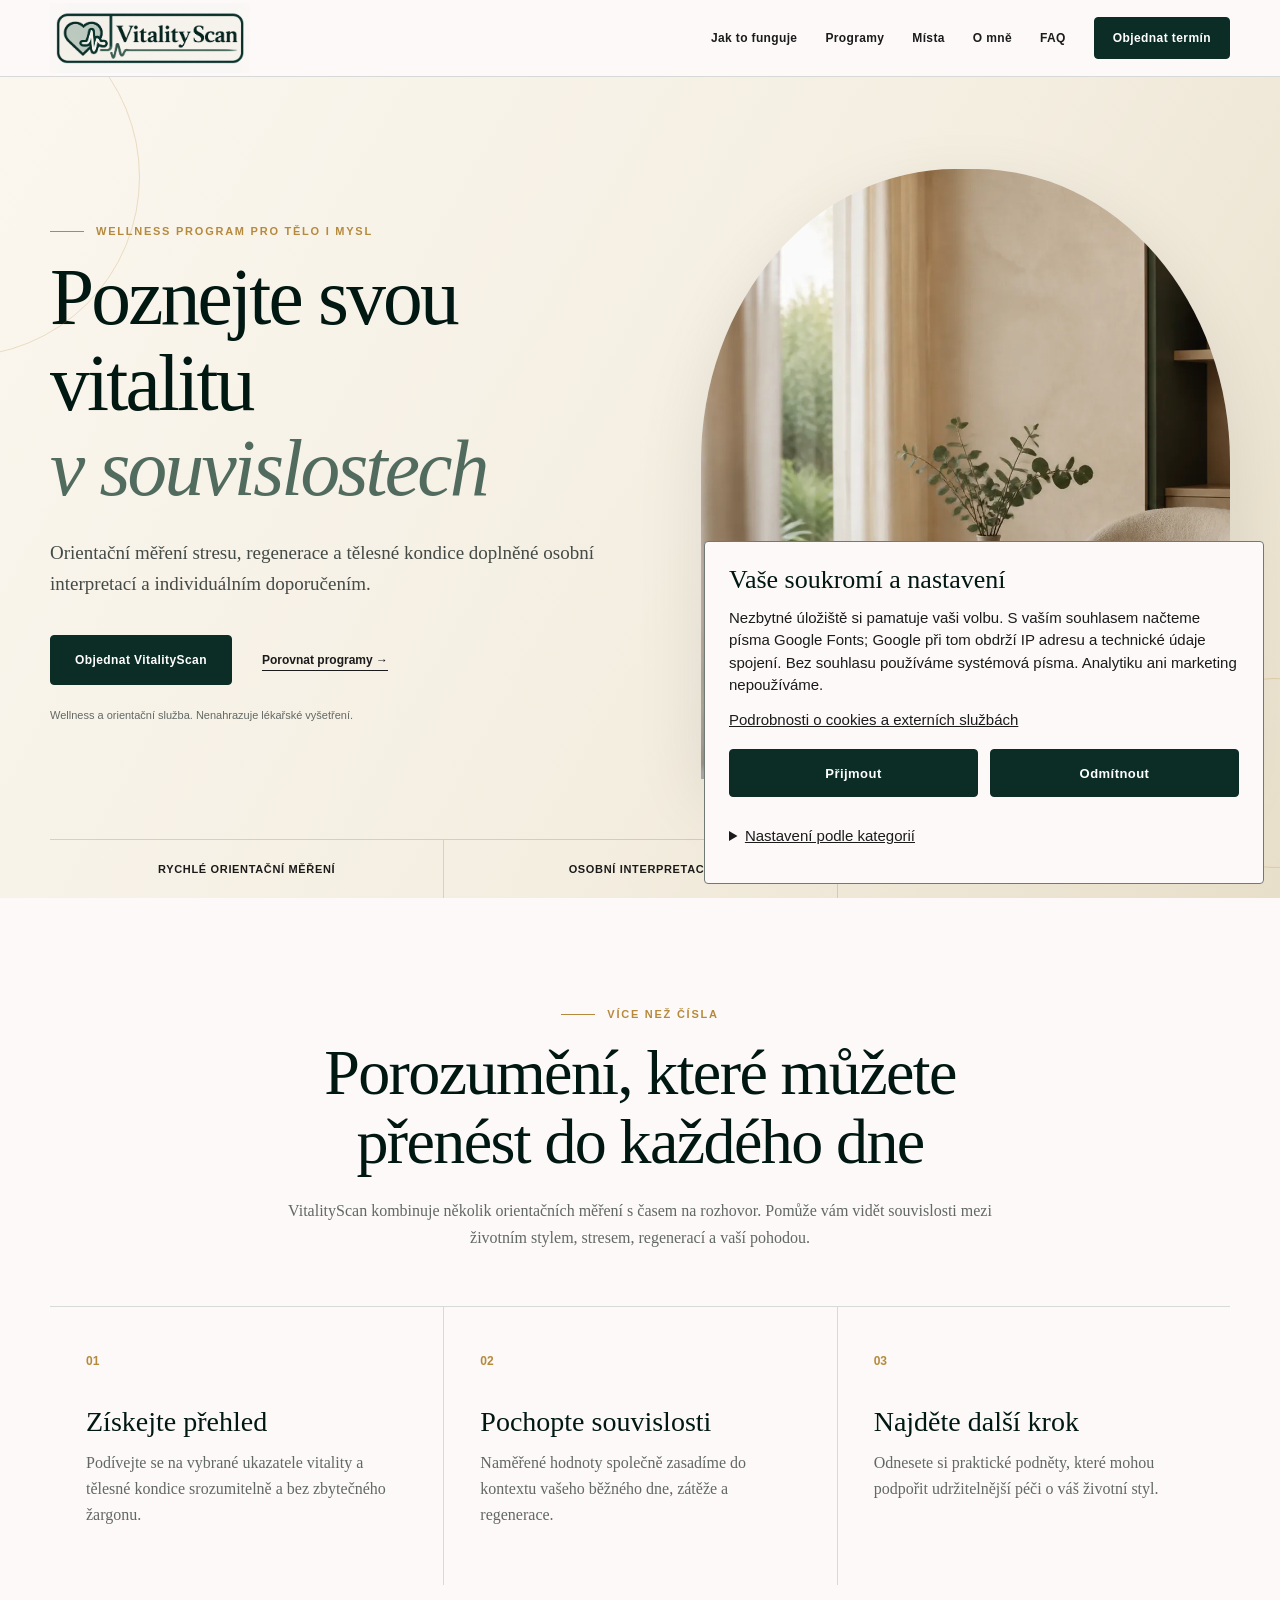
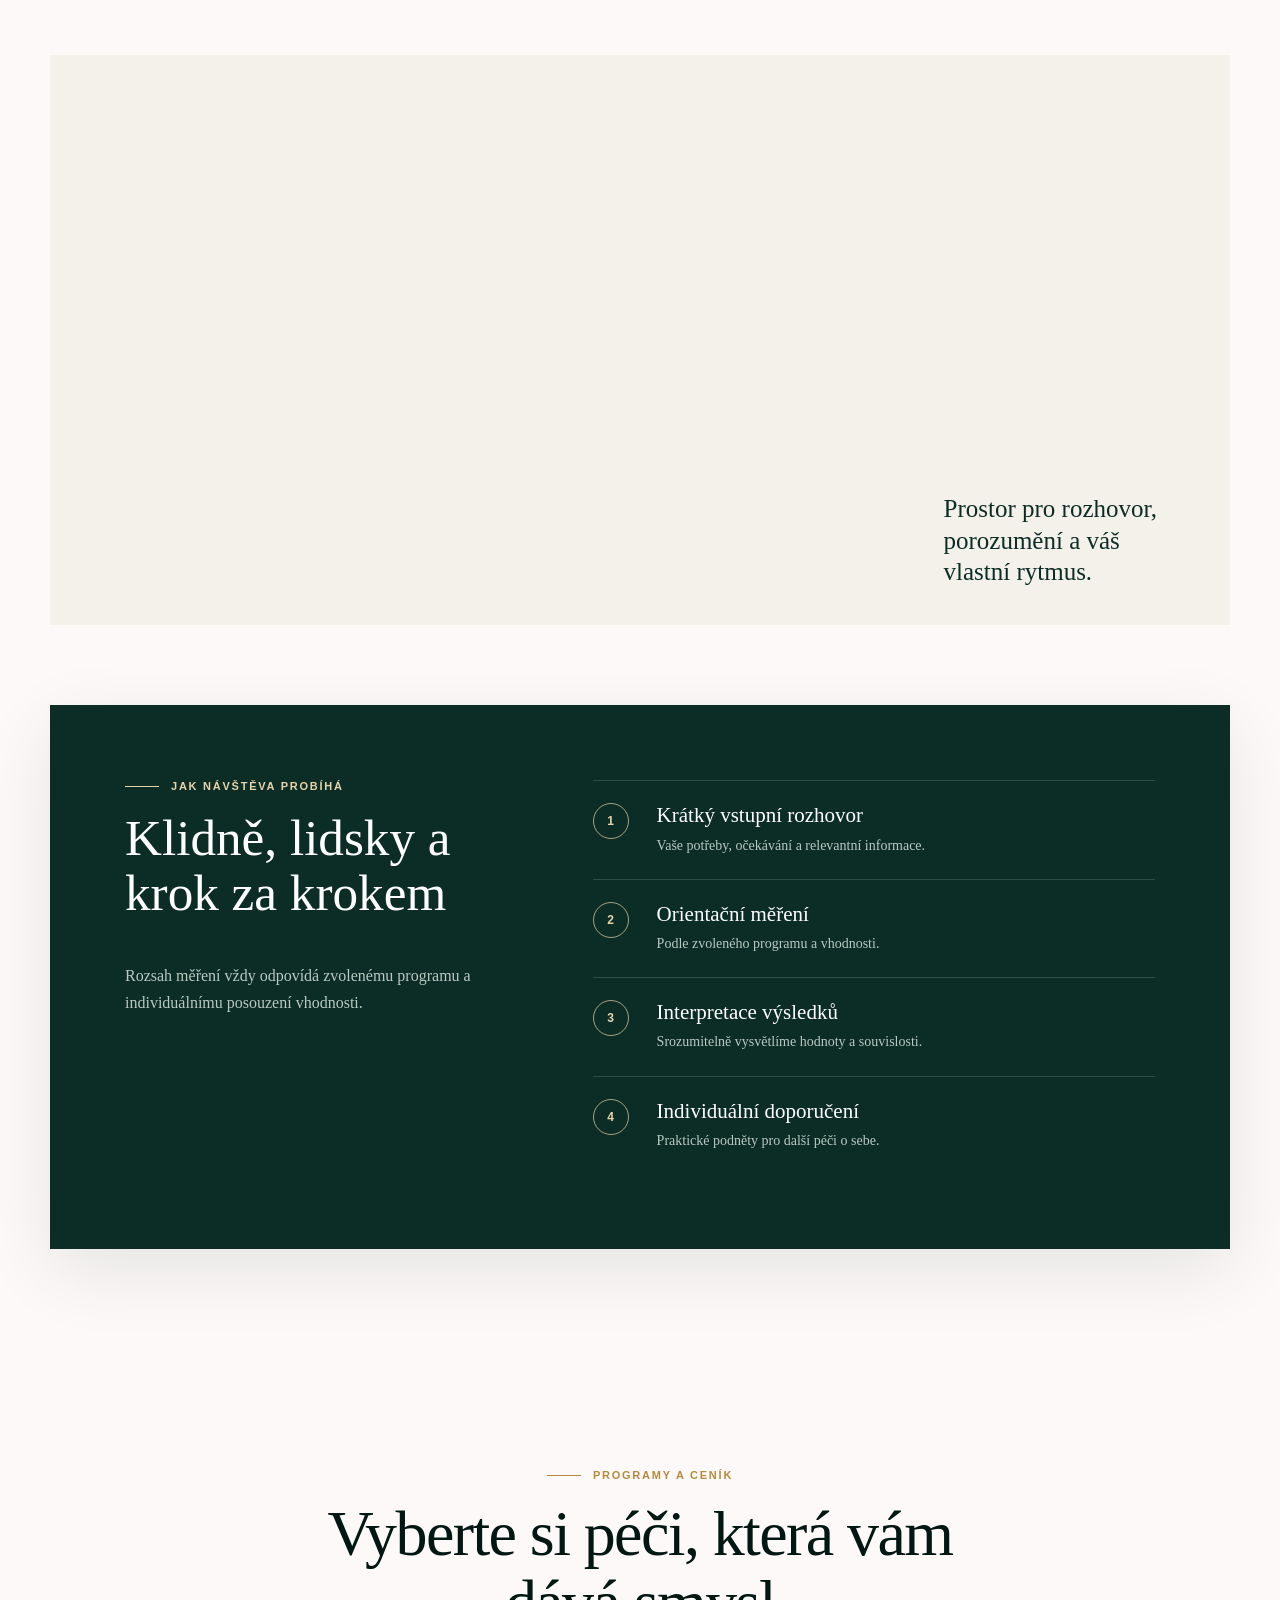
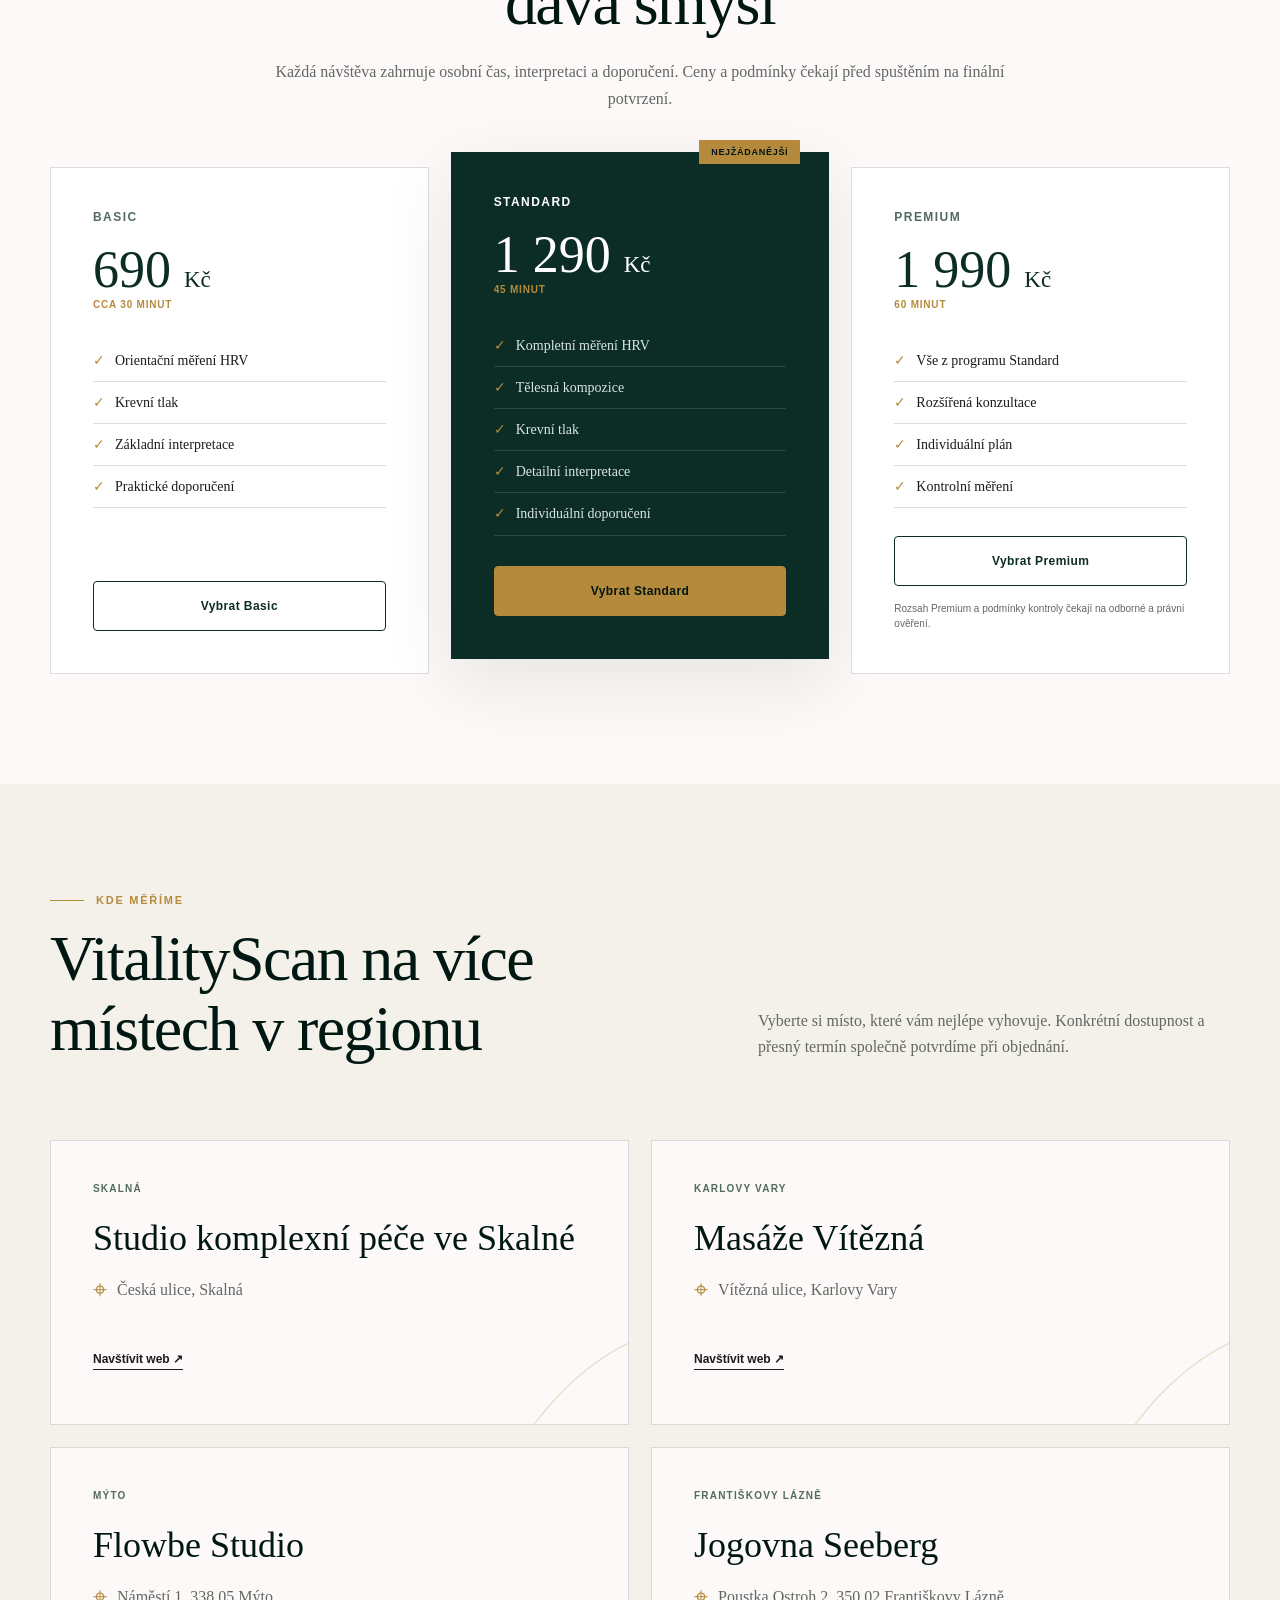
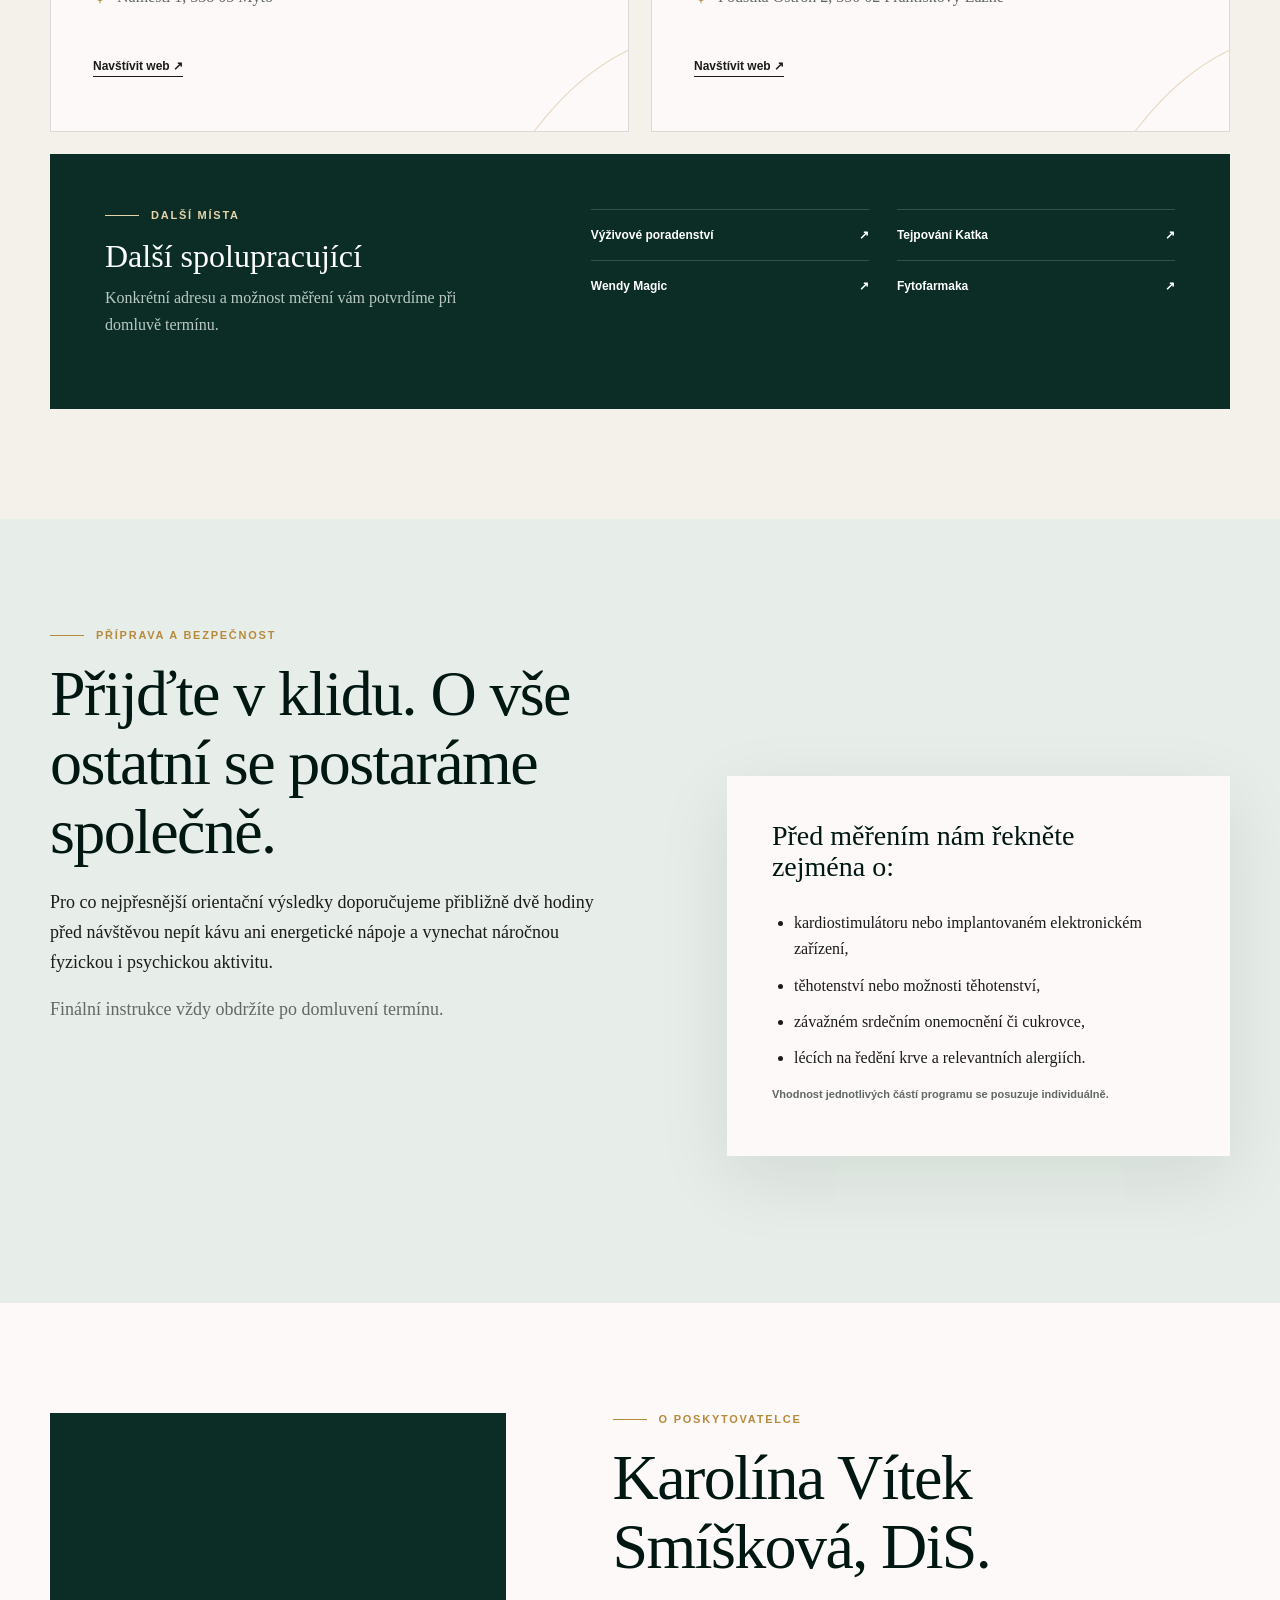
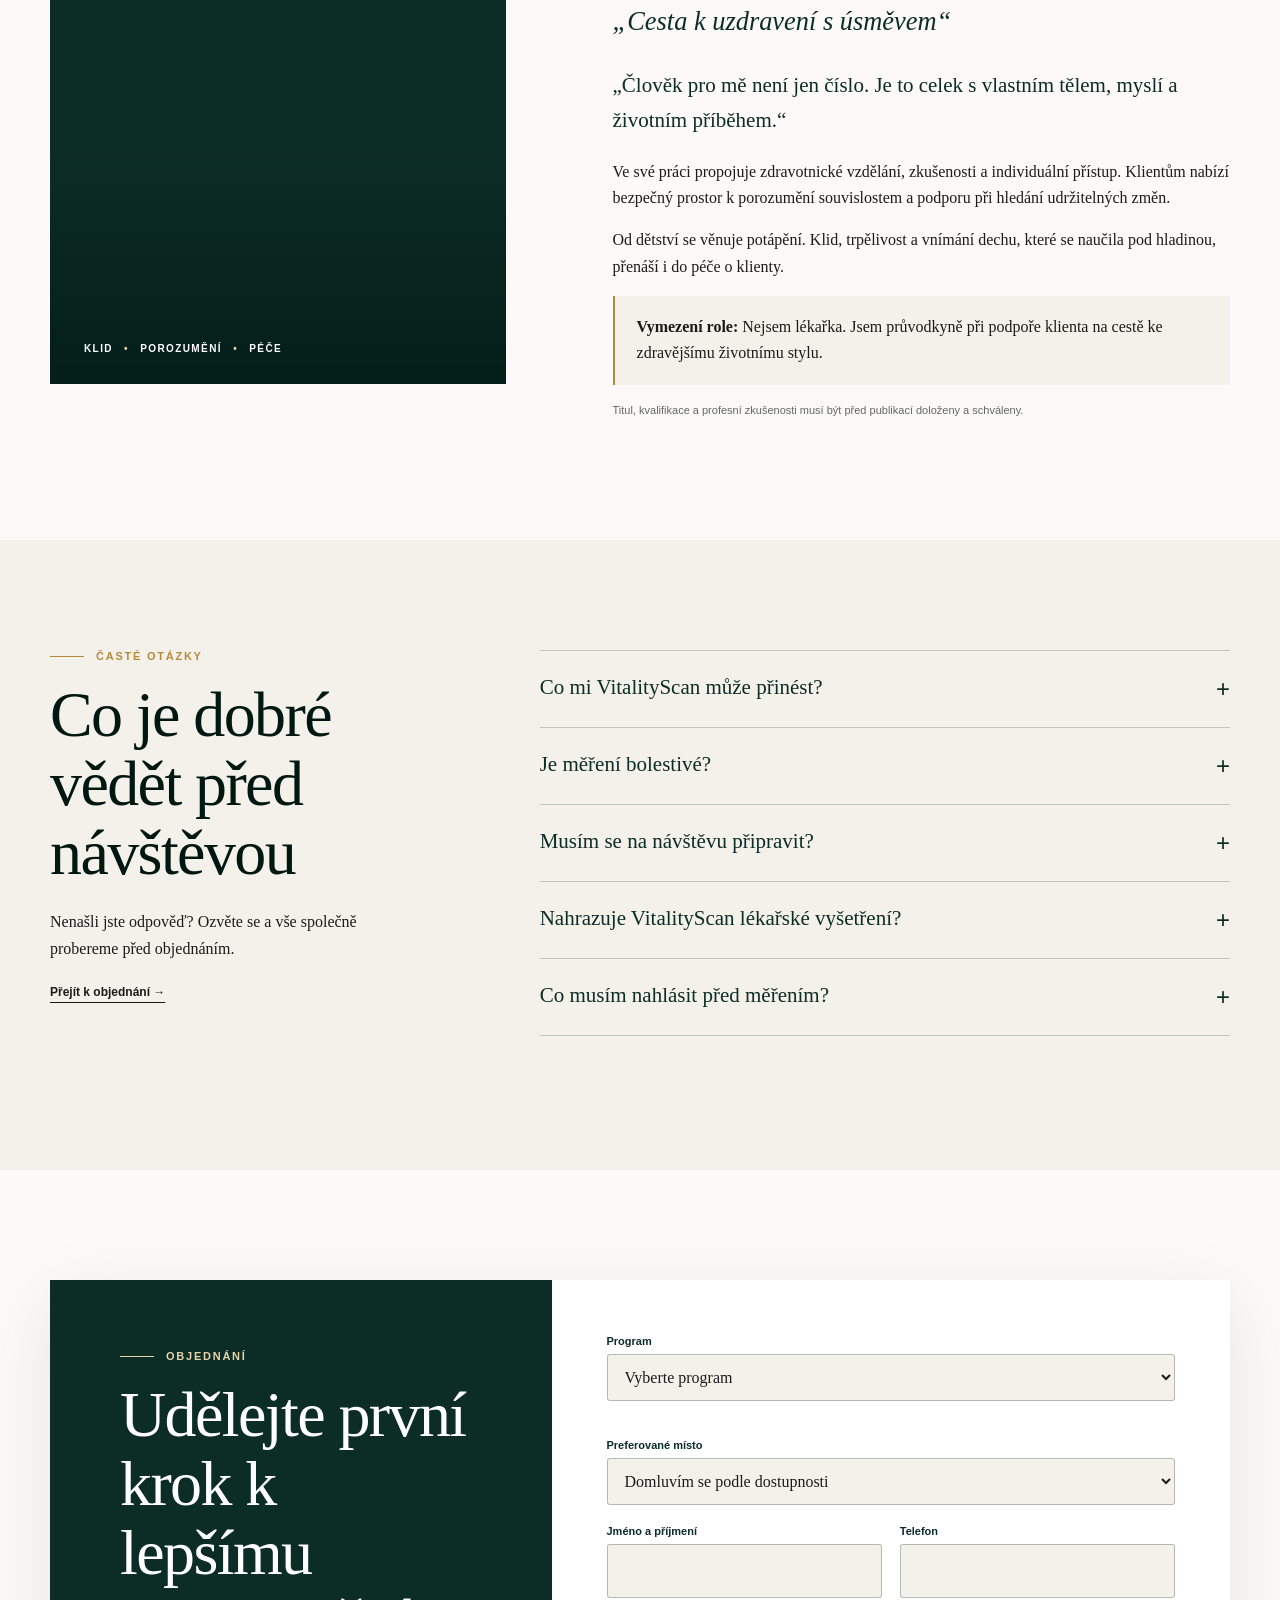
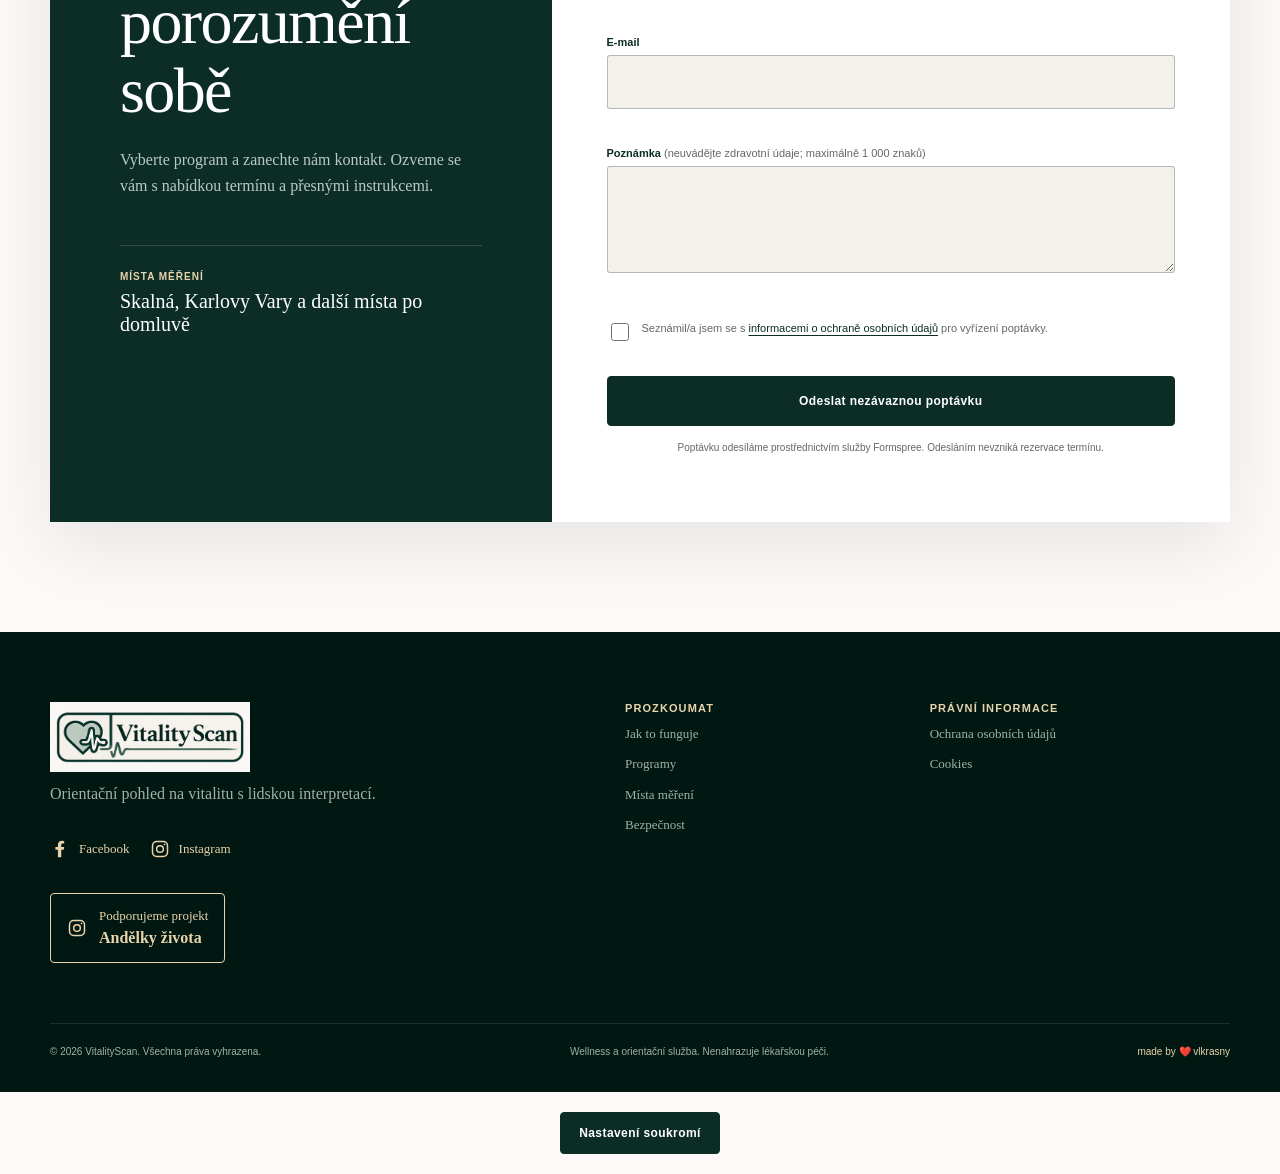
==== commit 6413c776: "Add files via upload" ====
--- a/index.html
+++ b/index.html
@@ -4,22 +4,32 @@
   <meta charset="utf-8">
   <meta http-equiv="Content-Security-Policy" content="default-src 'self'; script-src 'self'; style-src 'self' https://fonts.googleapis.com; font-src https://fonts.gstatic.com; img-src 'self' data:; connect-src 'self' https://formspree.io; form-action 'self' https://formspree.io; object-src 'none'; base-uri 'self'; upgrade-insecure-requests">
   <meta name="referrer" content="strict-origin-when-cross-origin">
-  <link rel="icon" type="image/png" href="/favicon-96x96.png" sizes="96x96" />
-  <link rel="icon" type="image/svg+xml" href="/favicon.svg" />
-  <link rel="shortcut icon" href="/favicon.ico" />
-  <link rel="apple-touch-icon" sizes="180x180" href="/apple-touch-icon.png" />
-  <link rel="manifest" href="/site.webmanifest" />
+  <link rel="icon" type="image/png" href="favicon-96x96.png" sizes="96x96" />
+  <link rel="icon" type="image/svg+xml" href="favicon.svg" />
+  <link rel="shortcut icon" href="favicon.ico" />
+  <link rel="apple-touch-icon" sizes="180x180" href="apple-touch-icon.png" />
+  <link rel="manifest" href="site.webmanifest" />
   <meta name="viewport" content="width=device-width, initial-scale=1">
   <meta name="description" content="Trápí vás únava nebo hledáte životní rovnováhu? Objevte příčiny pomocí moderní technologie Vitality Scan. Udělejte první krok ke zdravějšímu životu.">
   <meta name="keywords" content="vitalityscan, VitalityScan, wellness, orientační měření vitality, HRV, stres, regenerace, tělesná kompozice, krevní tlak, Skalná, Karlovy Vary">
   <meta name="theme-color" content="#0c2d26">
-  <link rel="icon" href="data:image/svg+xml,%3Csvg xmlns='http://www.w3.org/2000/svg' viewBox='0 0 64 64'%3E%3Ccircle cx='32' cy='32' r='29' fill='%23fcf9f8' stroke='%23b68a3c' stroke-width='2'/%3E%3Cpath d='M18 19h9l5 25 7-25h8L36 50h-9z' fill='%230c2d26'/%3E%3C/svg%3E">
   <title>VitalityScan: Komplexní analýza zdraví a životní rovnováha</title>
   <link data-consent-fonts data-href="https://fonts.googleapis.com/css2?family=EB+Garamond:wght@500;600&family=Libre+Caslon+Text:wght@400;700&family=Plus+Jakarta+Sans:wght@500;600;700&display=swap" rel="stylesheet">
   <link rel="stylesheet" href="styles.css">
   <script src="script.js" defer></script>
-  <noscript><link rel="stylesheet" href="noscript.css"></noscript>
+  <link rel="stylesheet" href="noscript.css">
   <script src="consent.js" defer></script>
+  <link rel="canonical" href="https://vitalityscan.cz/">
+  <meta property="og:title" content="VitalityScan – orientační měření vitality, stresu a regenerace">
+  <meta property="og:description" content="Orientační wellness měření s osobní interpretací a individuálním doporučením. Poznejte svou vitalitu v souvislostech.">
+  <meta property="og:type" content="website">
+  <meta property="og:locale" content="cs_CZ">
+  <meta property="og:site_name" content="VitalityScan">
+  <meta property="og:url" content="https://vitalityscan.cz/">
+  <meta property="og:image" content="https://vitalityscan.cz/assets/images/wellness-interior.webp">
+  <meta property="og:image:width" content="1456">
+  <meta property="og:image:height" content="1092">
+  <meta property="og:image:alt" content="Klidný wellness interiér s přírodními materiály a rostlinami">
 </head>
 <body>
   <a class="skip-link" href="#obsah">Přejít na hlavní obsah</a>
@@ -156,11 +166,11 @@
       <div class="container faq-grid">
         <div class="section-heading reveal"><p class="eyebrow">Časté otázky</p><h2>Co je dobré vědět před návštěvou</h2><p>Nenašli jste odpověď? Ozvěte se a vše společně probereme před objednáním.</p><a class="text-link" href="#objednani">Přejít k objednání →</a></div>
         <div class="accordion reveal">
-          <div class="faq-item"><h3><button type="button" aria-expanded="false" aria-controls="faq-1">Co mi VitalityScan může přinést?<span>+</span></button></h3><div id="faq-1" class="faq-panel" hidden><p>Orientační přehled o vybraných ukazatelích, osobní vysvětlení souvislostí a praktické podněty pro péči o životní styl.</p></div></div>
-          <div class="faq-item"><h3><button type="button" aria-expanded="false" aria-controls="faq-2">Je měření bolestivé?<span>+</span></button></h3><div id="faq-2" class="faq-panel" hidden><p>Běžné části měření jsou rychlé a obecně bezbolestné. Přesný rozsah vždy závisí na zvoleném programu a posouzení vhodnosti.</p></div></div>
-          <div class="faq-item"><h3><button type="button" aria-expanded="false" aria-controls="faq-3">Musím se na návštěvu připravit?<span>+</span></button></h3><div id="faq-3" class="faq-panel" hidden><p>Přibližně dvě hodiny před termínem doporučujeme nepít kávu ani energetické nápoje a vynechat náročnou fyzickou i psychickou aktivitu.</p></div></div>
-          <div class="faq-item"><h3><button type="button" aria-expanded="false" aria-controls="faq-4">Nahrazuje VitalityScan lékařské vyšetření?<span>+</span></button></h3><div id="faq-4" class="faq-panel" hidden><p>Ne. Jde o wellness a orientační službu, která nenahrazuje lékařské vyšetření, diagnózu ani léčbu.</p></div></div>
-          <div class="faq-item"><h3><button type="button" aria-expanded="false" aria-controls="faq-5">Co musím nahlásit před měřením?<span>+</span></button></h3><div id="faq-5" class="faq-panel" hidden><p>Zejména implantované elektronické zařízení, těhotenství, závažné srdeční onemocnění, cukrovku, léky na ředění krve a relevantní alergie.</p></div></div>
+          <div class="faq-item"><h3><button type="button" aria-expanded="false" aria-controls="faq-1">Co mi VitalityScan může přinést?<span>+</span></button></h3><div id="faq-1" class="faq-panel"><p>Orientační přehled o vybraných ukazatelích, osobní vysvětlení souvislostí a praktické podněty pro péči o životní styl.</p></div></div>
+          <div class="faq-item"><h3><button type="button" aria-expanded="false" aria-controls="faq-2">Je měření bolestivé?<span>+</span></button></h3><div id="faq-2" class="faq-panel"><p>Běžné části měření jsou rychlé a obecně bezbolestné. Přesný rozsah vždy závisí na zvoleném programu a posouzení vhodnosti.</p></div></div>
+          <div class="faq-item"><h3><button type="button" aria-expanded="false" aria-controls="faq-3">Musím se na návštěvu připravit?<span>+</span></button></h3><div id="faq-3" class="faq-panel"><p>Přibližně dvě hodiny před termínem doporučujeme nepít kávu ani energetické nápoje a vynechat náročnou fyzickou i psychickou aktivitu.</p></div></div>
+          <div class="faq-item"><h3><button type="button" aria-expanded="false" aria-controls="faq-4">Nahrazuje VitalityScan lékařské vyšetření?<span>+</span></button></h3><div id="faq-4" class="faq-panel"><p>Ne. Jde o wellness a orientační službu, která nenahrazuje lékařské vyšetření, diagnózu ani léčbu.</p></div></div>
+          <div class="faq-item"><h3><button type="button" aria-expanded="false" aria-controls="faq-5">Co musím nahlásit před měřením?<span>+</span></button></h3><div id="faq-5" class="faq-panel"><p>Zejména implantované elektronické zařízení, těhotenství, závažné srdeční onemocnění, cukrovku, léky na ředění krve a relevantní alergie.</p></div></div>
         </div>
       </div>
     </section>
--- a/noscript.css
+++ b/noscript.css
@@ -1,3 +1,8 @@
-.reveal { opacity: 1; filter: none; transform: none; }
-.main-nav { display: flex; position: static; }
-.menu-toggle { display: none; }
+/* Content remains readable even if JavaScript fails to load or stops early. */
+.reveal, .hero-copy.reveal, .hero-art.reveal { opacity: 1; filter: none; transform: none; }
+html:not(.interactions-ready) .menu-toggle { display: none; }
+html:not(.interactions-ready) .main-nav { display: flex; position: static; flex-wrap: wrap; }
+@media (max-width: 900px) {
+  html:not(.interactions-ready) .header-inner { flex-wrap: wrap; }
+  html:not(.interactions-ready) .main-nav { width: 100%; box-shadow: none; }
+}
